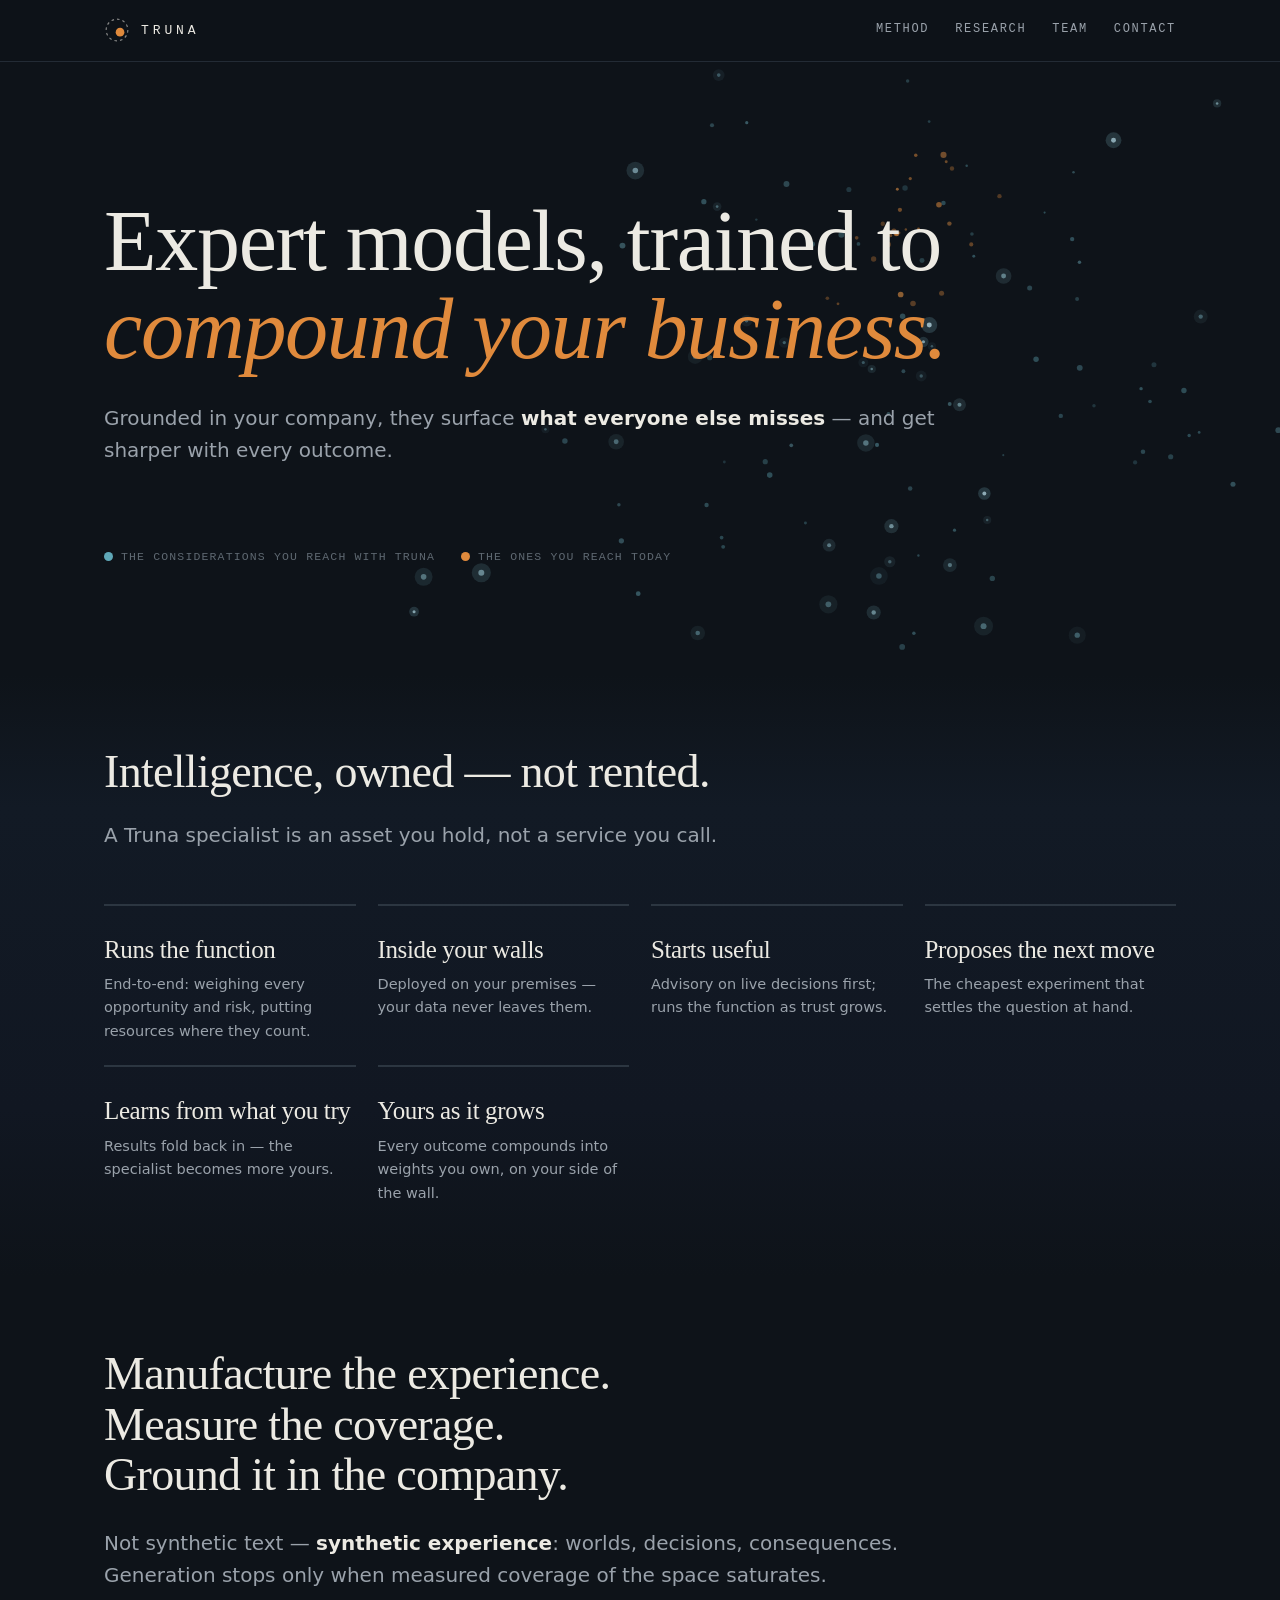
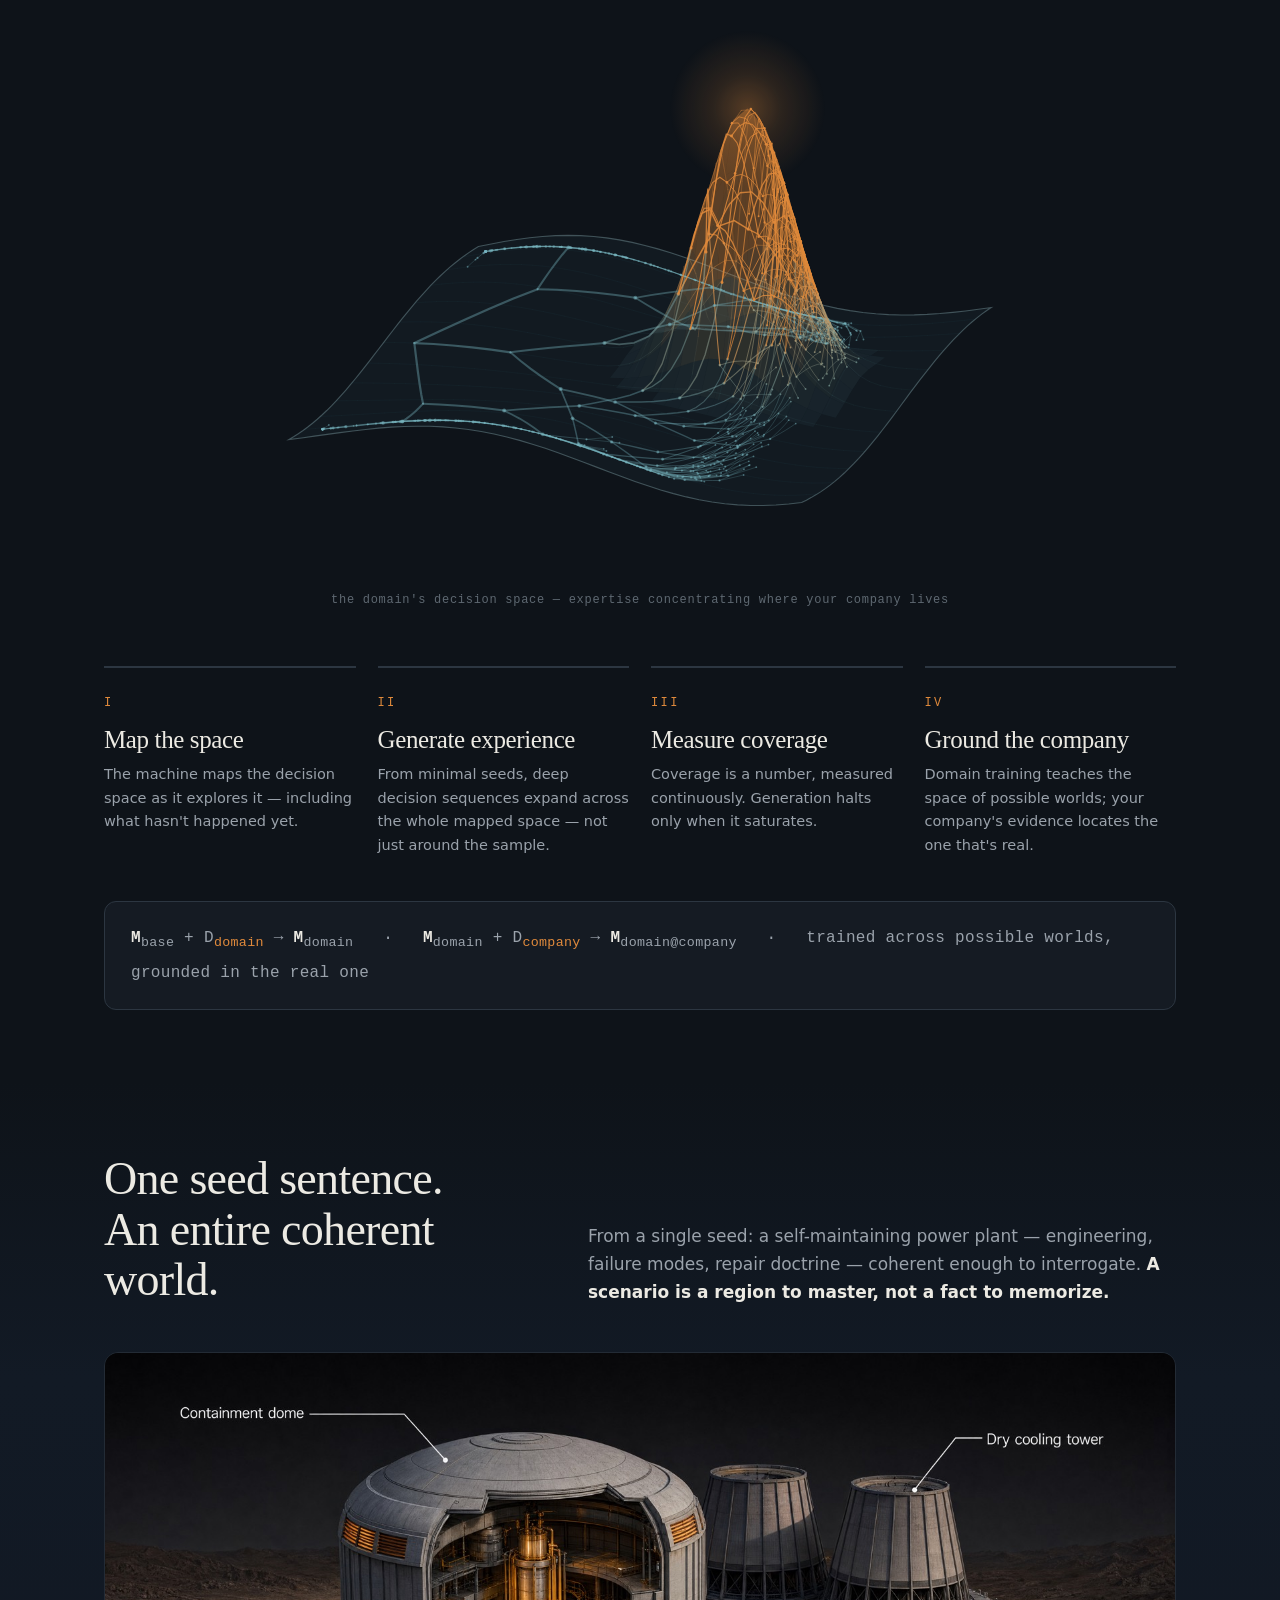
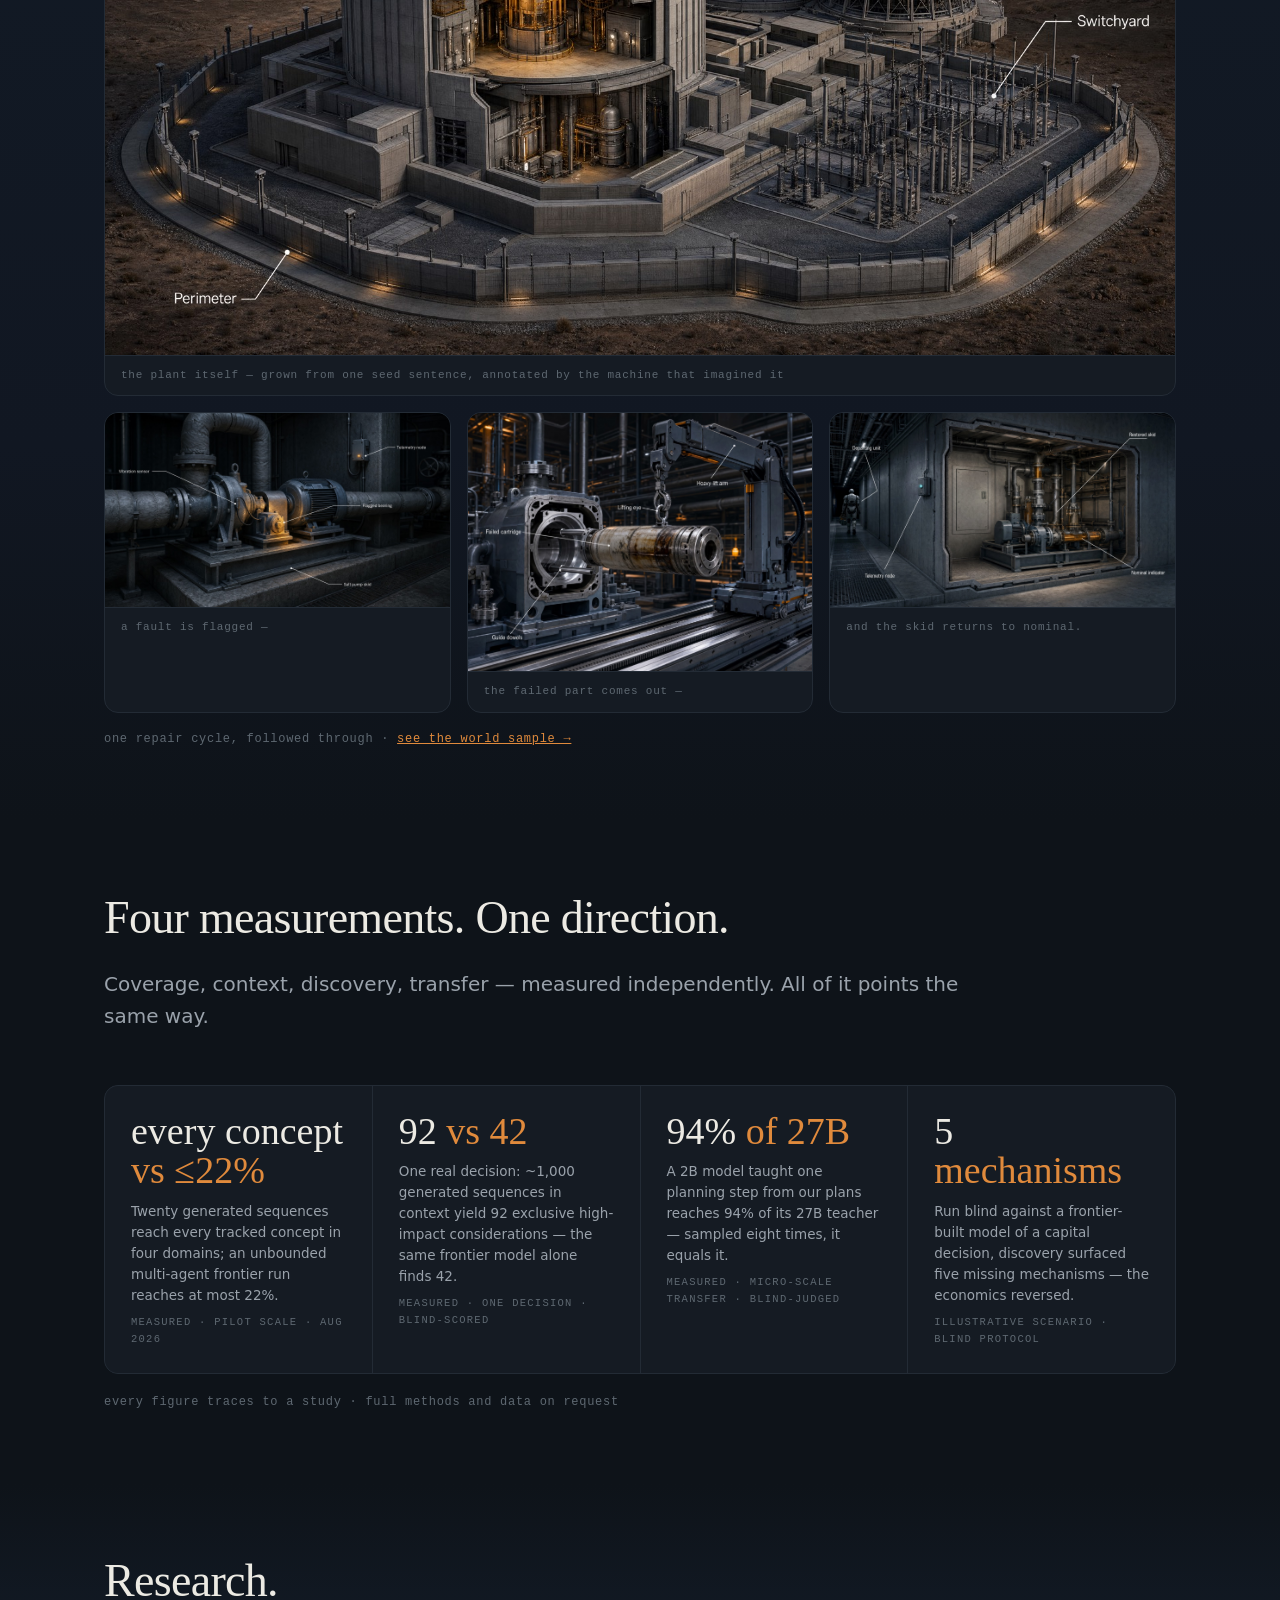
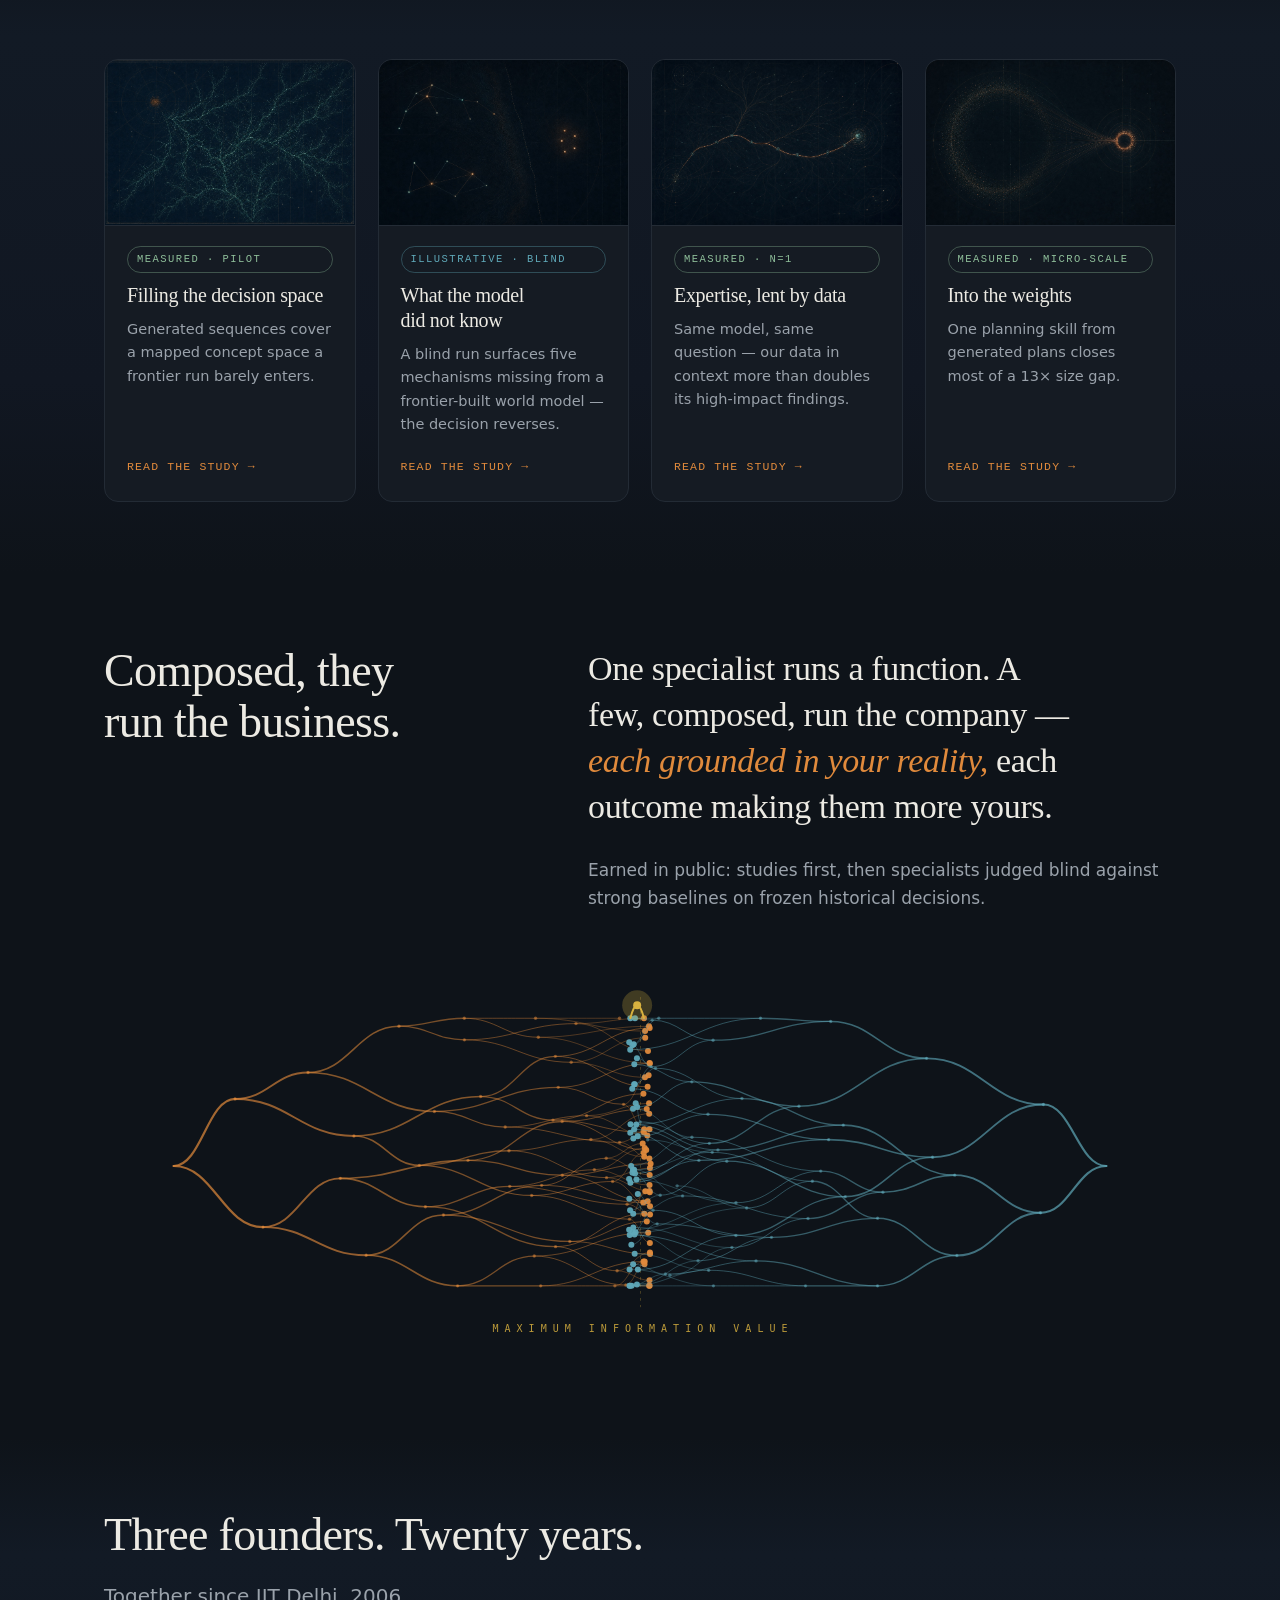
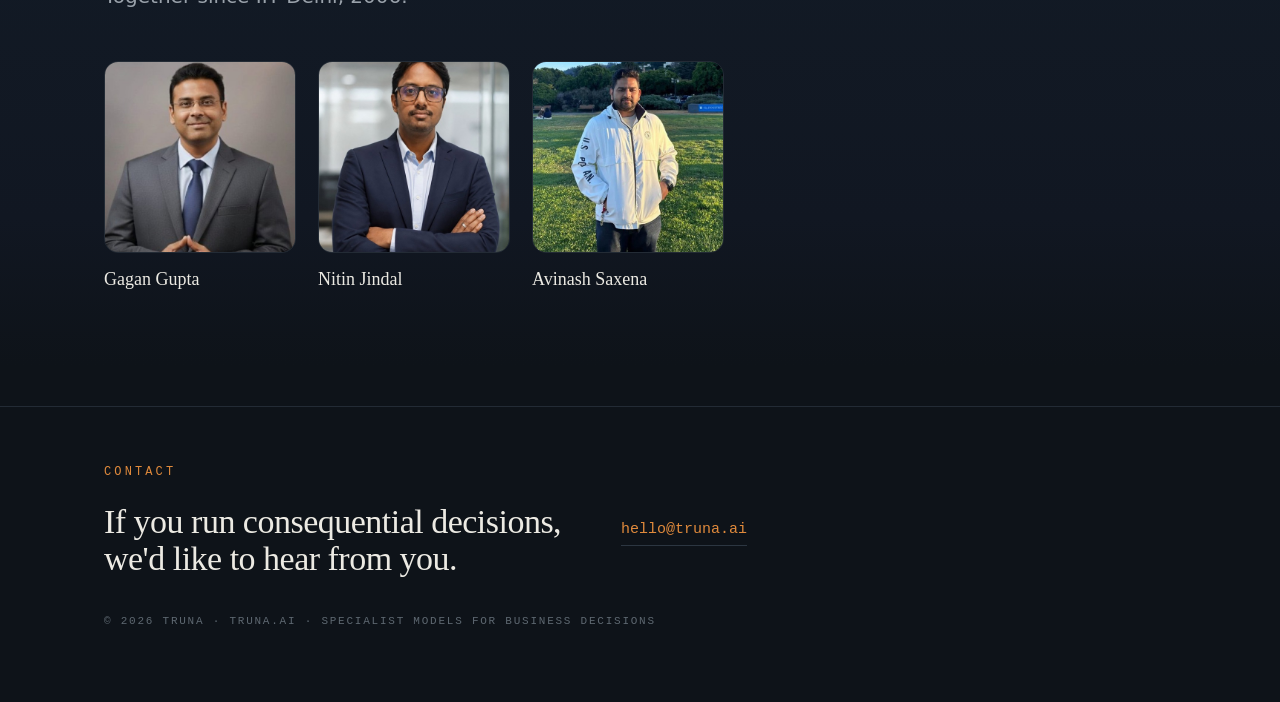
==== index.html @ f5118a24 "Owned cards: drop placeholder dot markers Co-Authored-By: Claude Fable 5 <noreply@anthropic.com>" ====
<!doctype html>
<html lang="en">
<head>
<meta charset="utf-8">
<meta name="viewport" content="width=device-width, initial-scale=1">
<link rel="icon" type="image/svg+xml" href="favicon.svg">
<title>Truna — Expert models that compound your business</title>
<meta name="description" content="Expert models, trained to compound your business — grounded in your company, surfacing what everyone else misses, sharper with every outcome.">
<meta property="og:title" content="Truna">
<meta property="og:description" content="Expert models, trained to compound your business · truna.ai">
<meta property="og:image" content="https://truna.ai/assets/og.jpg">
<meta property="og:url" content="https://truna.ai/">
<meta name="twitter:card" content="summary_large_image">
<meta name="twitter:image" content="https://truna.ai/assets/og.jpg">
<link rel="stylesheet" href="assets/site.css">
<style>
/* hero */
.hero{position:relative;overflow:hidden}
.hero-in{max-width:1200px;margin:0 auto;padding:clamp(84px,15vh,170px) var(--gutter) clamp(72px,12vh,140px);
  position:relative;z-index:2}
.hero h1{font-size:clamp(42px,7.4vw,86px);line-height:1.03;max-width:11em}
.hero h1 em{font-style:italic;color:var(--accent)}
.hero .lede{margin-top:28px}
.hero-cta{margin-top:44px;display:flex;flex-wrap:wrap;gap:14px}
.btn{display:inline-block;font-family:var(--mono);font-size:12.5px;letter-spacing:.14em;
  text-transform:uppercase;text-decoration:none;padding:13px 22px;border-radius:10px;
  border:1px solid var(--line2);color:var(--ink);transition:all .2s ease}
.btn.primary{background:var(--accent);border-color:var(--accent);color:#14100A}
.btn.primary:hover{background:#EA9A50}
.btn:hover{border-color:var(--accent)}
#cover{position:absolute;inset:0;z-index:1;opacity:.85}
.chips{position:relative;z-index:2;margin-top:44px;display:flex;flex-wrap:wrap;gap:10px}
.chips span{font-family:var(--mono);font-size:11px;letter-spacing:.12em;
  text-transform:uppercase;color:var(--muted);padding:8px 14px;border-radius:999px;
  border:1px solid var(--line2);background:rgba(21,27,35,.55)}
.hero-cap{position:relative;z-index:2;margin-top:clamp(48px,9vh,90px);
  display:flex;flex-wrap:wrap;gap:8px 26px;font-family:var(--mono);font-size:11.5px;
  letter-spacing:.1em;text-transform:uppercase;color:var(--faint)}
.hero-cap i{width:9px;height:9px;border-radius:50%;display:inline-block;margin-right:8px;
  vertical-align:-1px}
@media(max-width:760px){.hero-cap{display:none}}
.quote{font-family:var(--serif);font-size:clamp(22px,3.4vw,34px);line-height:1.35;
  letter-spacing:-.01em;max-width:26em;text-wrap:balance}
.quote em{font-style:italic;color:var(--accent)}
.split{display:grid;gap:clamp(28px,5vw,72px)}
@media(min-width:900px){.split{grid-template-columns:5fr 7fr}}
</style>
</head>
<body>

<nav class="nav">
  <div class="nav-in">
    <a class="brand" href="/">
      <svg width="26" height="26" viewBox="0 0 30 30"><circle cx="15" cy="15" r="12.5" fill="none" stroke="currentColor" opacity=".55" stroke-width="1.3" stroke-dasharray="3 3.5"/><circle cx="18.5" cy="17.5" r="5" fill="#E08A3C"/></svg>
      <span>Truna</span>
    </a>
    <div class="nav-links">
      <a class="hide-xs" href="#method">Method</a>
      <a href="research/">Research</a>
      <a class="hide-s" href="#team">Team</a>
      <a href="#contact">Contact</a>
    </div>
  </div>
</nav>

<header class="hero">
  <canvas id="cover" aria-hidden="true"></canvas>
  <div class="hero-in">
    <h1>Expert models, trained to <em>compound your business.</em></h1>
    <p class="lede">Grounded in your company, they surface <b>what everyone else
    misses</b> — and get sharper with every outcome.</p>
    <div class="hero-cap">
      <span><i style="background:var(--teal)"></i>the considerations you reach with truna</span>
      <span><i style="background:var(--accent)"></i>the ones you reach today</span>
    </div>
  </div>
</header>


<section id="owned">
  <div class="wrap">
    <h2>Intelligence, owned — not rented.</h2>
    <p class="lede" style="margin-top:22px">A Truna specialist is an asset you hold,
    not a service you call.</p>
    <div class="steps" style="margin-top:52px">
      <div class="step">
        <h3>Runs the function</h3>
        <p>End-to-end: weighing every opportunity and risk, putting resources
        where they count.</p>
      </div>
      <div class="step">
        <h3>Inside your walls</h3>
        <p>Deployed on your premises — your data never leaves them.</p>
      </div>
      <div class="step">
        <h3>Starts useful</h3>
        <p>Advisory on live decisions first; runs the function as trust grows.</p>
      </div>
      <div class="step">
        <h3>Proposes the next move</h3>
        <p>The cheapest experiment that settles the question at hand.</p>
      </div>
      <div class="step">
        <h3>Learns from what you try</h3>
        <p>Results fold back in — the specialist becomes more yours.</p>
      </div>
      <div class="step">
        <h3>Yours as it grows</h3>
        <p>Every outcome compounds into weights you own, on your side of the wall.</p>
      </div>
    </div>
  </div>
</section>


<section id="method">
  <div class="wrap">
    <h2 style="max-width:16em">Manufacture the experience.<br>Measure the coverage.<br>Ground it in the company.</h2>
    <p class="lede" style="margin-top:26px">Not synthetic text — <b>synthetic
    experience</b>: worlds, decisions, consequences. Generation stops only when
    measured coverage of the space saturates.</p>

    <figure class="meetfig" style="margin-top:-96px;position:relative;z-index:1">
      <canvas id="mani" style="pointer-events:none" aria-label="A waving wireframe surface whose grid deforms with its curvature, one region rising into a glowing peak"></canvas>
    </figure>
    <p class="mono-cap" style="margin-top:14px;text-align:center">the domain's decision
    space — expertise concentrating where your company lives</p>

    <div class="steps" style="margin-top:56px">
      <div class="step">
        <span class="n">I</span>
        <h3>Map the space</h3>
        <p>The machine maps the decision space as it explores it — including
        what hasn't happened yet.</p>
      </div>
      <div class="step">
        <span class="n">II</span>
        <h3>Generate experience</h3>
        <p>From minimal seeds, deep decision sequences expand across the whole
        mapped space — not just around the sample.</p>
      </div>
      <div class="step">
        <span class="n">III</span>
        <h3>Measure coverage</h3>
        <p>Coverage is a number, measured continuously. Generation halts only
        when it saturates.</p>
      </div>
      <div class="step">
        <span class="n">IV</span>
        <h3>Ground the company</h3>
        <p>Domain training teaches the space of possible worlds; your company's
        evidence locates the one that's real.</p>
      </div>
    </div>

    <div class="formula">
      <b>M</b><sub>base</sub> + D<sub class="a">domain</sub> → <b>M</b><sub>domain</sub>
      &nbsp;&nbsp;·&nbsp;&nbsp;
      <b>M</b><sub>domain</sub> + D<sub class="a">company</sub> → <b>M</b><sub>domain@company</sub>
      &nbsp;&nbsp;·&nbsp;&nbsp;
      trained across possible worlds, grounded in the real one
    </div>

  </div>
</section>


<section id="worlds">
  <div class="wrap">
    <div class="split" style="align-items:end;margin-bottom:46px">
      <h2>One seed sentence.<br>An entire coherent world.</h2>
      <p class="body" style="margin:0">From a single seed: a self-maintaining
      power plant — engineering, failure modes, repair doctrine — coherent enough
      to interrogate. <b>A scenario is a region to master, not a fact to
      memorize.</b></p>
    </div>
    <figure class="worldfig">
      <img src="assets/world/world-plant.jpg" alt="Annotated cutaway of a generated molten-salt plant: containment dome, dry cooling towers, switchyard, perimeter" loading="lazy">
      <figcaption>the plant itself — grown from one seed sentence, annotated by the
      machine that imagined it</figcaption>
    </figure>
    <div class="strip">
      <figure class="worldfig">
        <img src="assets/world/world-repair-1.jpg" alt="A flagged bearing on a salt pump skid, vibration sensor and telemetry node annotated" loading="lazy">
        <figcaption>a fault is flagged —</figcaption>
      </figure>
      <figure class="worldfig">
        <img src="assets/world/world-repair-2.jpg" alt="A failed cartridge extracted by a heavy-lift arm, guide dowels annotated" loading="lazy">
        <figcaption>the failed part comes out —</figcaption>
      </figure>
      <figure class="worldfig">
        <img src="assets/world/world-repair-3.jpg" alt="The restored skid back online, nominal indicator lit, the repair unit departing" loading="lazy">
        <figcaption>and the skid returns to nominal.</figcaption>
      </figure>
    </div>
    <p class="mono-cap" style="margin-top:16px">one repair cycle, followed through ·
    <a href="research/world-sample.html" style="color:var(--accent)">see the world sample →</a></p>
  </div>
</section>


<section id="evidence">
  <div class="wrap">
    <h2 style="max-width:15em">Four measurements. One direction.</h2>
    <p class="lede" style="margin-top:24px">Coverage, context, discovery,
    transfer — measured independently. All of it points the same way.</p>

    <div class="stats" style="margin-top:52px">
      <div class="stat">
        <div class="v">every concept <em>vs ≤22%</em></div>
        <div class="k">Twenty generated sequences reach every tracked concept in
        four domains; an unbounded multi-agent frontier run reaches at most 22%.</div>
        <div class="q">measured · pilot scale · aug 2026</div>
      </div>
      <div class="stat">
        <div class="v">92 <em>vs 42</em></div>
        <div class="k">One real decision: ~1,000 generated sequences in context
        yield 92 exclusive high-impact considerations — the same frontier model
        alone finds 42.</div>
        <div class="q">measured · one decision · blind-scored</div>
      </div>
      <div class="stat">
        <div class="v">94% <em>of 27B</em></div>
        <div class="k">A 2B model taught one planning step from our plans reaches
        94% of its 27B teacher — sampled eight times, it equals it.</div>
        <div class="q">measured · micro-scale transfer · blind-judged</div>
      </div>
      <div class="stat">
        <div class="v">5 <em>mechanisms</em></div>
        <div class="k">Run blind against a frontier-built model of a capital
        decision, discovery surfaced five missing mechanisms — the economics
        reversed.</div>
        <div class="q">illustrative scenario · blind protocol</div>
      </div>
    </div>
    <p class="mono-cap" style="margin-top:18px">every figure traces to a study ·
    full methods and data on request</p>
  </div>
</section>


<section id="research-preview">
  <div class="wrap">
    <h2 style="margin-bottom:52px">Research.</h2>
    <div class="cards">
      <a class="card" href="research/coverage.html">
        <div class="art"><img src="assets/plate-coverage.jpg" alt="" loading="lazy"></div>
        <div class="pad">
          <span class="tag measured">measured · pilot</span>
          <h3>Filling the decision space</h3>
          <p>Generated sequences cover a mapped concept space a frontier run
          barely enters.</p>
          <span class="foot">Read the study →</span>
        </div>
      </a>
      <a class="card" href="research/blind-discovery.html">
        <div class="art"><img src="assets/plate-discovery.jpg" alt="" loading="lazy"></div>
        <div class="pad">
          <span class="tag illustrative">illustrative · blind</span>
          <h3>What the model did not know</h3>
          <p>A blind run surfaces five mechanisms missing from a frontier-built
          world model — the decision reverses.</p>
          <span class="foot">Read the study →</span>
        </div>
      </a>
      <a class="card" href="research/decision-context.html">
        <div class="art"><img src="assets/plate-worlds.jpg" alt="" loading="lazy"></div>
        <div class="pad">
          <span class="tag measured">measured · n=1</span>
          <h3>Expertise, lent by data</h3>
          <p>Same model, same question — our data in context more than doubles
          its high-impact findings.</p>
          <span class="foot">Read the study →</span>
        </div>
      </a>
      <a class="card" href="research/transfer.html">
        <div class="art"><img src="assets/plate-transfer.jpg" alt="" loading="lazy"></div>
        <div class="pad">
          <span class="tag measured">measured · micro-scale</span>
          <h3>Into the weights</h3>
          <p>One planning skill from generated plans closes most of a 13×
          size gap.</p>
          <span class="foot">Read the study →</span>
        </div>
      </a>
    </div>
  </div>
</section>


<section id="destination">
  <div class="wrap split">
    <div>
      <h2>Composed, they run the business.</h2>
    </div>
    <div>
      <p class="quote">One specialist runs a function. A few, composed, run the
      company — <em>each grounded in your reality,</em> each outcome making them
      more yours.</p>
      <p class="body" style="margin-top:26px">Earned in public: studies first,
      then specialists judged blind against strong baselines on frozen historical
      decisions.</p>
    </div>
  </div>
  <div class="wrap">
    <figure class="meetfig">
      <canvas id="meet" aria-label="Two search frontiers branching toward each other from opposite ends of a timeline and joining at a meeting point in the middle"></canvas>
    </figure>
  </div>
</section>


<section id="team">
  <div class="wrap">
    <h2>Three founders. Twenty years.</h2>
    <p class="lede" style="margin-top:20px">Together since IIT Delhi, 2006.</p>
    <div class="founders" style="margin-top:48px">
      <figure tabindex="0">
        <img src="assets/team/gagan.jpg" alt="Gagan Gupta">
        <div class="f-info">
          <p>Full LLM lifecycle — data to weights to serving. Vision systems
          shipped worldwide: Walmart, Disney. Four US patents.</p>
          <p class="edu">IIT Delhi CS '06 · Masters, INRIA</p>
        </div>
        <figcaption>Gagan Gupta</figcaption>
      </figure>
      <figure tabindex="0">
        <img src="assets/team/nitin.jpg" alt="Nitin Jindal">
        <div class="f-info">
          <p>Production AI at scale — edge &amp; cloud inference. NIST FRVT
          top-25 worldwide; AI on 1M+ devices.</p>
          <p class="edu">IIT Delhi CS '06 · MS, Grenoble</p>
        </div>
        <figcaption>Nitin Jindal</figcaption>
      </figure>
      <figure tabindex="0">
        <img src="assets/team/avinash.jpg" alt="Avinash Saxena">
        <div class="f-info">
          <p>CTO, Zomato — today a ~$28B listed company. Founder, Roposo —
          acquired. Founder &amp; CEO, BarRaiser.</p>
          <p class="edu">IIT Delhi '06</p>
        </div>
        <figcaption>Avinash Saxena</figcaption>
      </figure>
    </div>
  </div>
</section>

<footer id="contact">
  <div class="wrap">
    <p class="eyebrow">Contact</p>
    <div class="foot-grid">
      <h2 style="font-size:clamp(24px,3.4vw,34px)">If you run consequential decisions,<br>we'd like to hear from you.</h2>
      <a class="mail" href="mailto:hello@truna.ai">hello@truna.ai</a>
    </div>
    <p class="foot-note">&copy; 2026 Truna · truna.ai · specialist models for business decisions</p>
  </div>
</footer>

<script>
(function(){
  var cv=document.getElementById('cover'); if(!cv)return;
  if(matchMedia('(max-width:760px)').matches){cv.remove();return;}
  var ctx=cv.getContext('2d');
  var reduced=false; // always animate
  function rng(a){return function(){a|=0;a=a+0x6D2B79F5|0;var t=Math.imul(a^a>>>15,1|a);
    t=t+Math.imul(t^t>>>7,61|t)^t;return((t^t>>>14)>>>0)/4294967296}}
  var W,H,pts,t0=null,dpr;
  function layout(){
    var r=cv.parentElement.getBoundingClientRect();
    dpr=Math.min(devicePixelRatio||1,2);
    W=r.width;H=r.height;cv.width=W*dpr;cv.height=H*dpr;
    ctx.setTransform(dpr,0,0,dpr,0,0);
    var rnd=rng(20260919),n=Math.round(Math.min(340,Math.max(160,W*0.28)));
    pts=[];
    // teal: seeds expanding outward in waves across the whole field
    var seeds=[[0.72,0.30],[0.86,0.62],[0.58,0.75]];
    for(var i=0;i<n;i++){
      var s=seeds[i%seeds.length];
      var ang=rnd()*6.2832, dist=Math.pow(rnd(),0.62);
      pts.push({x:s[0]*W+Math.cos(ang)*dist*W*0.52,
                y:s[1]*H+Math.sin(ang)*dist*H*0.78,
                t:dist, c:'teal', r:1+rnd()*1.7});
    }
    // orange: a small cluster that stays near its origin
    for(var j=0;j<34;j++){
      var ang2=rnd()*6.2832, d2=Math.pow(rnd(),1.7)*0.09;
      pts.push({x:(0.70+Math.cos(ang2)*d2)*W, y:(0.28+Math.sin(ang2)*d2*1.6)*H,
                t:rnd()*0.25, c:'org', r:1.2+rnd()*1.6});
    }
    // each dot gets its own moment of appearance, twinkle phase, re-ignition cycle
    for(var m=0;m<pts.length;m++){
      pts[m].appear=pts[m].t*5.5+rnd()*1.6;
      pts[m].phase=rnd()*6.2832;
      pts[m].tw=0.5+rnd()*0.7;
      pts[m].period=9+rnd()*22;
    }
  }
  function ease(u){return u<=0?0:u>=1?1:u*u*(3-2*u)}
  function draw(e){
    ctx.clearRect(0,0,W,H);
    for(var i=0;i<pts.length;i++){
      var pt=pts[i], ts=e-pt.appear;
      if(ts<=0)continue;
      var cyc=ts%pt.period;                     // time since this dot last ignited
      var f=Math.exp(-1.9*cyc);                 // the flash: bright birth, slow fade
      var a=ease(ts/1.2); if(a>1)a=1;
      var tw=0.8+0.2*Math.sin(e*pt.tw+pt.phase);
      var rest=(pt.c==='teal'?0.42:0.6)*tw*a;
      var alpha=Math.min(1,rest+f*0.95);
      var rad=pt.r*(0.6+0.4*a)*(1+1.2*f);
      if(f>0.25){                               // soft halo while newly lit
        ctx.fillStyle=(pt.c==='teal'?'rgba(150,220,235,':'rgba(240,170,95,')+(0.22*f)+')';
        ctx.beginPath();ctx.arc(pt.x,pt.y,rad*3.2,0,6.2832);ctx.fill();
      }
      if(pt.c==='teal'){ctx.fillStyle='rgba('+Math.round(95+90*f)+','+Math.round(168+50*f)+','+Math.round(184+45*f)+','+alpha+')'}
      else{ctx.fillStyle='rgba('+Math.round(224+28*f)+','+Math.round(138+50*f)+','+Math.round(60+60*f)+','+alpha+')'}
      ctx.beginPath();ctx.arc(pt.x,pt.y,rad,0,6.2832);ctx.fill();
    }
  }
  function frame(ts){
    if(t0===null)t0=ts;
    var e=(ts-t0)/1000;
    draw(e);
    if(e<600)requestAnimationFrame(frame);
  }
  function start(){layout();t0=null;if(reduced)draw(1e9);else requestAnimationFrame(frame)}
  var rt;addEventListener('resize',function(){clearTimeout(rt);rt=setTimeout(start,150)});
  start();
})();

/* meet-in-the-middle — bidirectional search figure */
(function(){
  var cv=document.getElementById('meet'); if(!cv)return;
  var ctx=cv.getContext('2d');
  var reduced=false; // always animate
  function rng(a){return function(){a|=0;a=a+0x6D2B79F5|0;var t=Math.imul(a^a>>>15,1|a);
    t=t+Math.imul(t^t>>>7,61|t)^t;return((t^t>>>14)>>>0)/4294967296}}
  function css(n){return getComputedStyle(document.documentElement).getPropertyValue(n).trim()}
  var W=0,H=0,PAD=0,MID=0,F=null,R=null,bridge=null,t0=null,started=false;
  function build(side,seed){
    var rnd=rng(seed),dir=side==='F'?1:-1,x0=side==='F'?PAD:W-PAD,span=(W/2)-PAD;
    var root={x:x0,y:H*0.5,d:0,t:0},nodes=[root],edges=[],frontier=[root],depth=0;
    while(frontier.length&&depth<6){
      var next=[];
      for(var i=0;i<frontier.length;i++){
        var n=frontier[i];
        if(dir*(n.x-MID)>=0)continue;
        for(var k=0;k<2;k++){
          var step=(0.13+rnd()*0.15)*span,spread=(H*0.34)/(depth*0.85+1.5);
          var ny=n.y+(k===0?-1:1)*spread*(0.4+rnd()*0.85);
          ny=Math.max(PAD*0.75,Math.min(H-PAD*1.15,ny));
          var nx=n.x+dir*step,crossed=dir*(nx-MID)>=0;
          if(crossed)nx=MID+dir*(2+rnd()*9);
          var c={x:nx,y:ny,d:depth+1,meet:crossed};
          c.t=Math.min(1,Math.abs(c.x-x0)/span);
          nodes.push(c);edges.push([n,c]);next.push(c);
        }
      }
      frontier=next;depth++;
    }
    return{edges:edges,meet:nodes.filter(function(n){return n.meet})};
  }
  function layout(){
    var rect=cv.parentElement.getBoundingClientRect();
    var dpr=Math.min(devicePixelRatio||1,2);
    W=Math.max(rect.width,320);H=Math.max(240,Math.min(400,W*0.42));
    cv.width=W*dpr;cv.height=H*dpr;cv.style.height=H+'px';
    ctx.setTransform(dpr,0,0,dpr,0,0);
    PAD=Math.max(34,W*0.065);MID=W/2;
    F=build('F',20260731);R=build('R',20300114);
    bridge=null;var best=1e9;
    for(var i=0;i<F.meet.length;i++)for(var j=0;j<R.meet.length;j++){
      var dy=Math.abs(F.meet[i].y-R.meet[j].y);
      if(dy<best){best=dy;bridge=[F.meet[i],R.meet[j]];}
    }
  }
  function axis(){
    ctx.save();ctx.setLineDash([2,5]);ctx.strokeStyle='#D9B23F';ctx.globalAlpha=.3;
    ctx.beginPath();ctx.moveTo(MID+.5,PAD*0.45);ctx.lineTo(MID+.5,H-PAD*0.85);ctx.stroke();ctx.restore();
    ctx.font='500 10px ui-monospace, monospace';ctx.textBaseline='top';
    ctx.fillStyle='#D9B23F';ctx.textAlign='center';ctx.globalAlpha=.85;
    ctx.fillText('M A X I M U M   I N F O R M A T I O N   V A L U E',MID,H-PAD*0.6);
    ctx.globalAlpha=1;
  }
  function tree(t,side,p){
    var col=side==='F'?css('--accent'):css('--teal');
    ctx.lineCap='round';
    for(var i=0;i<t.edges.length;i++){
      var a=t.edges[i][0],b=t.edges[i][1];
      var reach=(p*1.18-a.t)/Math.max(b.t-a.t,.001);
      if(reach<=0)continue;
      var k=Math.min(1,reach);
      ctx.globalAlpha=0.28+0.5*(1-b.d/7);
      ctx.lineWidth=Math.max(0.9,2.5-b.d*0.3);
      ctx.strokeStyle=col;
      ctx.beginPath();ctx.moveTo(a.x,a.y);
      ctx.bezierCurveTo(a.x+(b.x-a.x)*.45,a.y,a.x+(b.x-a.x)*.55,a.y+(b.y-a.y)*k,
                        a.x+(b.x-a.x)*k,a.y+(b.y-a.y)*k);
      ctx.stroke();
      if(k>=1){ctx.globalAlpha=b.meet?.95:.5;ctx.fillStyle=col;
        ctx.beginPath();ctx.arc(b.x,b.y,b.meet?3:1.7,0,6.2832);ctx.fill();}
    }
    ctx.globalAlpha=1;
  }
  function span(p){
    if(!bridge||p<=0)return;
    var a=bridge[0],b=bridge[1],mx=(a.x+b.x)/2,my=(a.y+b.y)/2-26;
    ctx.save();ctx.strokeStyle='#D9B23F';ctx.lineWidth=2;ctx.lineCap='round';
    ctx.globalAlpha=Math.min(1,p);
    ctx.beginPath();ctx.moveTo(a.x,a.y);
    ctx.quadraticCurveTo(mx,my,a.x+(b.x-a.x)*Math.min(1,p),a.y+(b.y-a.y)*Math.min(1,p));
    ctx.stroke();
    if(p>=1){
      ctx.globalAlpha=.16+.1*Math.sin(Date.now()/620);
      ctx.beginPath();ctx.arc(mx,my+13,15,0,6.2832);ctx.fillStyle='#D9B23F';ctx.fill();
      ctx.globalAlpha=1;ctx.beginPath();ctx.arc(mx,my+13,4,0,6.2832);ctx.fill();
    }
    ctx.restore();
  }
  var running=false;
  function prog(){var r=cv.getBoundingClientRect(),vh=innerHeight||800;
    var p=(vh-r.top)/(vh*1.05);return p<0?0:p>1?1:p;}
  function drawNow(){
    var eb=prog()*3.9,grow=Math.min(1,eb/2.6),br=Math.min(1,Math.max(0,(eb-2.5)/1.1));
    ctx.clearRect(0,0,W,H);axis();tree(F,'F',grow);tree(R,'R',grow);span(br);
  }
  function frame(){drawNow();if(running)requestAnimationFrame(frame);}
  function start(){if(!running){running=true;requestAnimationFrame(frame);}}
  function stop(){running=false;}
  var rt2;addEventListener('resize',function(){clearTimeout(rt2);rt2=setTimeout(function(){layout();drawNow();},160)});
  if('IntersectionObserver' in window){
    layout();drawNow();
    var io=new IntersectionObserver(function(en){
      if(en[0].isIntersecting){start();}else{stop();}
    },{threshold:0});
    io.observe(cv);
  }else{layout();start();}
})();

/* the decision-space manifold — a knowledge tree on a translucent sheet */
(function(){
  var cv=document.getElementById('mani'); if(!cv)return;
  var ctx=cv.getContext('2d');
  var W=0,H=0,HB=0,PT=140,t0=null,running=false;
  var PX=0.68,PY=0.42; // peak location in uv
  function rng(a){return function(){a|=0;a=a+0x6D2B79F5|0;var t=Math.imul(a^a>>>15,1|a);
    t=t+Math.imul(t^t>>>7,61|t)^t;return((t^t>>>14)>>>0)/4294967296}}
  function layout(){
    var rect=cv.parentElement.getBoundingClientRect();
    var dpr=Math.min(devicePixelRatio||1,2);
    W=Math.max(rect.width,320);HB=Math.max(270,Math.min(540,W*0.56));H=HB+PT;
    cv.width=W*dpr;cv.height=H*dpr;cv.style.height=H+'px';
    ctx.setTransform(dpr,0,0,dpr,0,0);
  }
  function surf(u,v,t,g,pk){
    var z=g*(0.14*Math.sin(5.2*u+t*0.5)+0.10*Math.sin(4.1*v-t*0.38+1.7)
           +0.06*Math.sin(6.8*(u+v*0.7)+t*0.3));
    var dx=u-PX,dy=v-PY,d2=dx*dx*4.2+dy*dy*7.0;
    var peak=pk*1.9*Math.exp(-d2*16);
    return {z:z+peak,w:Math.min(1,peak*1.4)};
  }
  function P(u,v,z){
    var x=(u-0.5),y=(v-0.5);
    var sx=W*0.5+(x*0.92-y*0.34)*W*0.52;
    var sy=PT+HB*0.62+(x*0.22+y*0.78)*HB*0.38-z*HB*0.26;
    return [sx,sy];
  }
  // the tree, grown once in uv space; lifted onto the surface every frame
  var segs=[],maxT=1;
  function buildTree(){
    segs=[];var rnd=rng(20260919);
    function grow(u,v,ang,depth,t){
      if(depth>7)return;
      var kids=depth<1?3:2;
      for(var k=0;k<kids;k++){
        var L=(0.17+rnd()*0.06)*Math.pow(0.82,depth);
        var spread=(kids===3?(k-1)*(0.7+rnd()*0.3):(k===0?-1:1)*(0.45+rnd()*0.5)*(1.3/(depth*0.4+1)));
        var na=ang+spread;
        var toPeak=Math.atan2((PY-v)*1.4,PX-u);
        var bias=Math.max(0,Math.min(0.5,(u-0.38)*1.0));
        na=na*(1-bias)+toPeak*bias;
        var nu=Math.max(0.04,Math.min(0.96,u+Math.cos(na)*L));
        var nv=Math.max(0.07,Math.min(0.93,v+Math.sin(na)*L*1.5));
        var nt=t+L;
        segs.push({au:u,av:v,bu:nu,bv:nv,d:depth,t0:t,t1:nt});
        grow(nu,nv,na,depth+1,nt);
      }
    }
    grow(0.06,0.5,0,0,0);
    maxT=0;for(var i=0;i<segs.length;i++)if(segs[i].t1>maxT)maxT=segs[i].t1;
  }
  function sheet(e,g,pk){
    // translucent glass: soft fill + luminous rim, no grid
    var i,u,v,s,p;
    ctx.beginPath();
    for(i=0;i<=40;i++){u=i/40;s=surf(u,0,e,g,pk);p=P(u,0,s.z);i?ctx.lineTo(p[0],p[1]):ctx.moveTo(p[0],p[1]);}
    for(i=0;i<=40;i++){v=i/40;s=surf(1,v,e,g,pk);p=P(1,v,s.z);ctx.lineTo(p[0],p[1]);}
    for(i=40;i>=0;i--){u=i/40;s=surf(u,1,e,g,pk);p=P(u,1,s.z);ctx.lineTo(p[0],p[1]);}
    for(i=40;i>=0;i--){v=i/40;s=surf(0,v,e,g,pk);p=P(0,v,s.z);ctx.lineTo(p[0],p[1]);}
    ctx.closePath();
    ctx.fillStyle='rgba(95,168,184,0.055)';ctx.fill();
    ctx.strokeStyle='rgba(180,220,228,0.30)';ctx.lineWidth=1.1;ctx.stroke();
    // contour lines that follow the curvature — faint on the flat, bright on the peak
    ctx.lineWidth=0.7;
    var j,w,s2,p2;
    for(j=1;j<12;j++){
      v=j/12;
      for(i=0;i<48;i++){
        u=i/48;
        s=surf(u,v,e,g,pk);s2=surf((i+1)/48,v,e,g,pk);
        p=P(u,v,s.z);p2=P((i+1)/48,v,s2.z);
        w=(s.w+s2.w)/2;
        ctx.strokeStyle='rgba('+Math.round(95+129*w)+','+Math.round(168-30*w)+','+Math.round(184-124*w)+','+(0.055+0.45*w)+')';
        ctx.beginPath();ctx.moveTo(p[0],p[1]);ctx.lineTo(p2[0],p2[1]);ctx.stroke();
      }
    }
    for(j=1;j<16;j++){
      u=j/16;
      for(i=0;i<32;i++){
        v=i/32;
        s=surf(u,v,e,g,pk);s2=surf(u,(i+1)/32,e,g,pk);
        w=(s.w+s2.w)/2;
        if(w<0.03)continue;
        p=P(u,v,s.z);p2=P(u,(i+1)/32,s2.z);
        ctx.strokeStyle='rgba('+Math.round(95+129*w)+','+Math.round(168-30*w)+','+Math.round(184-124*w)+','+(0.4*w)+')';
        ctx.beginPath();ctx.moveTo(p[0],p[1]);ctx.lineTo(p2[0],p2[1]);ctx.stroke();
      }
    }
    // the glass membrane of the peak itself — translucent fill, back to front
    var NU=16,NV=12,u0=0.46,u1=0.90,v0=0.16,v1=0.68,ii,jj;
    for(jj=0;jj<NV;jj++){
      for(ii=NU-1;ii>=0;ii--){
        var ua=u0+(u1-u0)*ii/NU, ub=u0+(u1-u0)*(ii+1)/NU;
        var va=v0+(v1-v0)*jj/NV, vb=v0+(v1-v0)*(jj+1)/NV;
        var c00=surf(ua,va,e,g,pk),c10=surf(ub,va,e,g,pk),
            c11=surf(ub,vb,e,g,pk),c01=surf(ua,vb,e,g,pk);
        w=(c00.w+c10.w+c11.w+c01.w)/4;
        if(w<0.02)continue;
        var q0=P(ua,va,c00.z),q1=P(ub,va,c10.z),q2=P(ub,vb,c11.z),q3=P(ua,vb,c01.z);
        ctx.fillStyle='rgba('+Math.round(105+119*w)+','+Math.round(172-34*w)+','+Math.round(186-126*w)+','+(0.05+0.16*w)+')';
        ctx.beginPath();ctx.moveTo(q0[0],q0[1]);ctx.lineTo(q1[0],q1[1]);
        ctx.lineTo(q2[0],q2[1]);ctx.lineTo(q3[0],q3[1]);ctx.closePath();ctx.fill();
      }
    }
  }
  function tree(e,g,pk,tp){
    var i,k,seg,w,mu,mv;
    for(i=0;i<segs.length;i++){
      seg=segs[i];
      var reach=(tp*maxT-seg.t0)/(seg.t1-seg.t0);
      if(reach<=0)continue;
      var kk=Math.min(1,reach);
      // sample the segment on the surface so it bends with the sheet
      ctx.beginPath();
      var steps=5;
      for(k=0;k<=steps;k++){
        var f=(k/steps)*kk;
        var u=seg.au+(seg.bu-seg.au)*f, v=seg.av+(seg.bv-seg.av)*f;
        var s=surf(u,v,e,g,pk), p=P(u,v,s.z);
        k?ctx.lineTo(p[0],p[1]):ctx.moveTo(p[0],p[1]);
      }
      mu=(seg.au+seg.bu)/2;mv=(seg.av+seg.bv)/2;
      w=surf(mu,mv,e,g,pk).w;
      ctx.strokeStyle='rgba('+Math.round(120+104*w)+','+Math.round(180-42*w)+','+Math.round(190-130*w)+','+(0.28+0.5*w+0.12*(1-seg.d/9))+')';
      ctx.lineWidth=Math.max(0.7,2.2-seg.d*0.22);
      ctx.lineCap='round';
      ctx.stroke();
      if(kk>=1&&seg.d>=1){
        var se=surf(seg.bu,seg.bv,e,g,pk),pe=P(seg.bu,seg.bv,se.z);
        ctx.fillStyle='rgba('+Math.round(120+104*se.w)+','+Math.round(180-42*se.w)+','+Math.round(190-130*se.w)+','+(0.5+0.4*se.w)+')';
        ctx.beginPath();ctx.arc(pe[0],pe[1],Math.max(0.9,2.2-seg.d*0.18),0,6.2832);ctx.fill();
      }
    }
  }
  function draw(tc,pp){
    var eb=pp*4.4;
    var g=Math.min(1,eb/1.8);g=g*g*(3-2*g);
    var pk=Math.min(1,Math.max(0,(eb-1.0)/2.4));pk=pk*pk*(3-2*pk);
    var tp=Math.min(1,Math.max(0,(eb-0.6)/3.4));tp=tp*tp*(3-2*tp);
    ctx.clearRect(0,0,W,H);
    sheet(tc,g,pk);
    tree(tc,g,pk,tp);
    if(pk>0.5){
      var tip=surf(PX,PY,tc,g,pk),pt=P(PX,PY,tip.z);
      var glow=0.25+0.12*Math.sin(tc*1.4);
      var grad=ctx.createRadialGradient(pt[0],pt[1],0,pt[0],pt[1],78);
      grad.addColorStop(0,'rgba(224,138,60,'+glow*(pk-0.5)*2+')');
      grad.addColorStop(0.45,'rgba(224,138,60,'+glow*(pk-0.5)*0.8+')');
      grad.addColorStop(1,'rgba(224,138,60,0)');
      ctx.fillStyle=grad;
      ctx.beginPath();ctx.arc(pt[0],pt[1],78,0,6.2832);ctx.fill();
    }
  }
  function prog(){var r=cv.getBoundingClientRect(),vh=innerHeight||800;
    var p=(vh-r.top-PT*0.6)/(vh*0.92);return p<0?0:p>1?1:p;}
  function frame(ts){
    if(t0===null)t0=ts;
    var tc=(ts-t0)/1000;
    draw(tc,prog());
    if(running)requestAnimationFrame(frame);
  }
  function start(){if(!segs.length)buildTree();
    if(!running){running=true;requestAnimationFrame(frame);}}
  function stop(){running=false;}
  var rt3;addEventListener('resize',function(){clearTimeout(rt3);rt3=setTimeout(function(){layout();draw(0,prog());},160)});
  if('IntersectionObserver' in window){
    buildTree();layout();draw(0,prog());
    var io=new IntersectionObserver(function(en){
      if(en[0].isIntersecting){start();}else{stop();}
    },{threshold:0});
    io.observe(cv);
  }else{buildTree();layout();start();}
})();
</script>
</body>
</html>
---- assets/site.css ----
/* Truna — site system */
:root{
  --ground:#0E1319; --ground2:#10151B; --panel:#151B23; --panel2:#181F28;
  --ink:#ECEAE3; --muted:#9AA2AB; --faint:#5E6871; --line:#232B35; --line2:#2C3641;
  --accent:#E08A3C; --accent-dim:#B96F2C; --teal:#5FA8B8; --blue:#4C7DB8;
  --serif:"Iowan Old Style","Palatino Nova",Palatino,"Book Antiqua",Georgia,serif;
  --sans:"Avenir Next",Avenir,"Segoe UI",system-ui,-apple-system,sans-serif;
  --mono:ui-monospace,"SF Mono",Menlo,Consolas,monospace;
  --gutter:clamp(20px,5vw,64px);
  --measure:44em;
}
*{box-sizing:border-box;margin:0;padding:0}
html{scroll-behavior:smooth}
body{background:var(--ground);color:var(--ink);font-family:var(--sans);
  font-size:17px;line-height:1.65;-webkit-font-smoothing:antialiased;
  overflow-x:hidden}
img,video{max-width:100%;display:block}
a{color:inherit}
::selection{background:rgba(224,138,60,.28)}

/* nav */
.nav{position:sticky;top:0;z-index:40;background:rgba(14,19,25,.82);
  backdrop-filter:blur(14px);-webkit-backdrop-filter:blur(14px);
  border-bottom:1px solid var(--line)}
.nav-in{max-width:1200px;margin:0 auto;padding:16px var(--gutter);
  display:flex;align-items:center;gap:28px}
.brand{display:flex;align-items:center;gap:11px;text-decoration:none;
  font-family:var(--mono);font-size:13px;letter-spacing:.3em;text-transform:uppercase;
  color:var(--ink)}
.brand svg{flex:none}
.nav-links{margin-left:auto;display:flex;gap:26px;font-family:var(--mono);
  font-size:12px;letter-spacing:.14em;text-transform:uppercase}
.nav-links a{color:var(--muted);text-decoration:none;padding:4px 0;
  border-bottom:1px solid transparent}
.nav-links a:hover,.nav-links a[aria-current]{color:var(--ink);border-color:var(--accent)}
@media(max-width:640px){
  .nav-in{gap:14px;padding:14px 20px}
  .brand{letter-spacing:.18em;font-size:12px;gap:8px}
  .nav-links{gap:13px;font-size:10.5px;letter-spacing:.07em}
  .nav-links a.hide-s{display:none}
}
@media(max-width:400px){.nav-links a.hide-xs{display:none}}

/* generic */
.wrap{max-width:1200px;margin:0 auto;padding-left:var(--gutter);padding-right:var(--gutter)}
.eyebrow{font-family:var(--mono);font-size:12px;letter-spacing:.26em;
  text-transform:uppercase;color:var(--accent);margin-bottom:20px}
.eyebrow .n{color:var(--faint);margin-right:10px}
h1,h2,h3{font-family:var(--serif);font-weight:500;letter-spacing:-.015em;text-wrap:balance}
h2{font-size:clamp(30px,4.6vw,46px);line-height:1.1}
h3{font-size:clamp(20px,2.6vw,25px);line-height:1.25}
.lede{font-size:clamp(17px,2.1vw,20px);line-height:1.62;color:var(--muted);max-width:var(--measure)}
.lede b,.body b{color:var(--ink);font-weight:600}
.body{max-width:var(--measure);color:var(--muted)}
.body p{margin-bottom:1em}
section{padding:clamp(48px,8vh,92px) 0}
body>section:nth-of-type(odd){
  background:linear-gradient(180deg,var(--ground) 0%,#121A25 22%,#111722 72%,var(--ground) 100%)}
.rule{border:0;border-top:1px solid var(--line)}
.mono-cap{font-family:var(--mono);font-size:12px;letter-spacing:.06em;
  line-height:1.7;color:var(--faint)}

/* status tags */
.tag{display:inline-block;font-family:var(--mono);font-size:10.5px;letter-spacing:.14em;
  text-transform:uppercase;padding:4px 9px;border:1px solid var(--line2);
  border-radius:999px;color:var(--muted)}
.tag.measured{color:#8FBF9A;border-color:rgba(143,191,154,.35)}
.tag.illustrative{color:var(--teal);border-color:rgba(95,168,184,.35)}
.tag.aim{color:var(--accent);border-color:rgba(224,138,60,.4)}

/* cards */
.cards{display:grid;grid-template-columns:repeat(auto-fit,minmax(235px,1fr));gap:22px}
.card{background:var(--panel);border:1px solid var(--line);border-radius:14px;
  overflow:hidden;text-decoration:none;display:flex;flex-direction:column;
  transition:border-color .25s ease,transform .25s ease}
.card:hover{border-color:var(--accent-dim);transform:translateY(-3px)}
.card .art{aspect-ratio:3/2;overflow:hidden;border-bottom:1px solid var(--line);
  background:var(--ground2)}
.card .art img{width:100%;height:100%;object-fit:cover;
  transition:transform .6s ease}
.card:hover .art img{transform:scale(1.035)}
.card .pad{padding:20px 22px 24px;display:flex;flex-direction:column;gap:10px;flex:1}
.card h3{font-size:20px}
.card p{font-size:14.5px;line-height:1.6;color:var(--muted)}
.card .foot{margin-top:auto;padding-top:12px;font-family:var(--mono);font-size:11.5px;
  letter-spacing:.1em;text-transform:uppercase;color:var(--accent)}

/* stat strip */
.stats{display:grid;grid-template-columns:repeat(auto-fit,minmax(200px,1fr));
  gap:1px;background:var(--line);border:1px solid var(--line);border-radius:14px;overflow:hidden}
.stat{background:var(--panel);padding:26px 26px 24px}
.stat .v{font-family:var(--serif);font-size:clamp(28px,3.4vw,38px);line-height:1.05;
  color:var(--ink)}
.stat .v em{font-style:normal;color:var(--accent)}
.stat .k{margin-top:10px;font-size:13.5px;line-height:1.55;color:var(--muted)}
.stat .q{margin-top:8px;font-family:var(--mono);font-size:10.5px;letter-spacing:.12em;
  text-transform:uppercase;color:var(--faint)}

/* method steps */
.steps{display:grid;grid-template-columns:repeat(auto-fit,minmax(240px,1fr));gap:22px}
.step{border-top:2px solid var(--line2);padding-top:18px}
.step .n{font-family:var(--mono);font-size:12px;letter-spacing:.2em;color:var(--accent)}
.step h3{margin:10px 0 8px}
.step p{font-size:14.5px;line-height:1.62;color:var(--muted)}
.formula{margin-top:44px;padding:20px 26px;border:1px solid var(--line2);
  border-radius:12px;background:var(--panel);font-family:var(--mono);
  font-size:clamp(13px,1.9vw,16px);letter-spacing:.02em;color:var(--muted);
  line-height:2}
.formula b{color:var(--ink);font-weight:600}
.formula .a{color:var(--accent)}

/* team */
.founders{display:grid;grid-template-columns:repeat(3,1fr);
  gap:22px;max-width:620px}
@media(max-width:520px){.founders{grid-template-columns:repeat(3,1fr);gap:12px}}
.founders figure{margin:0;position:relative;outline:none}
.f-info{position:absolute;top:0;left:0;right:0;aspect-ratio:1/1;
  background:rgba(12,17,23,.94);border:1px solid var(--line2);border-radius:14px;
  opacity:0;transition:opacity .25s ease;padding:13px 14px;
  display:flex;flex-direction:column;justify-content:flex-start;gap:7px;
  pointer-events:none;overflow:hidden}
.f-info p{font-size:11px;line-height:1.45;color:var(--muted);margin:0}
.f-info .edu{font-family:var(--mono);font-size:9.5px;letter-spacing:.05em;
  color:var(--accent);margin-top:auto}
.founders figure:hover .f-info,.founders figure:focus .f-info{opacity:1}
@media(hover:none),(max-width:760px){.f-info{display:none}}
.founders img{width:100%;aspect-ratio:1/1;object-fit:cover;border-radius:14px;
  border:1px solid var(--line)}
.founders figcaption{margin-top:12px;font-family:var(--serif);font-size:18px;
  color:var(--ink)}

/* world figures */
.worldfig{margin:0;border:1px solid var(--line);border-radius:14px;overflow:hidden;
  background:var(--panel)}
.worldfig img{width:100%;display:block}
.worldfig figcaption{padding:11px 16px;font-family:var(--mono);font-size:11px;
  letter-spacing:.07em;line-height:1.6;color:var(--faint);border-top:1px solid var(--line)}
.strip{display:grid;grid-template-columns:repeat(3,1fr);gap:16px;margin-top:16px}
@media(max-width:760px){.strip{grid-template-columns:1fr}}

/* meet-in-the-middle figure */
.meetfig{margin-top:clamp(40px,6vh,64px);border:0;border-radius:0;
  overflow:visible;background:transparent}
.meetfig canvas{display:block;width:100%}
.meetfig .cap{display:flex;flex-wrap:wrap;gap:6px 20px;padding:12px 18px;
  border-top:1px solid var(--line);font-family:var(--mono);font-size:11px;
  letter-spacing:.07em;color:var(--faint)}
.meetfig .cap i{width:14px;height:2px;display:inline-block;border-radius:1px;
  vertical-align:3px;margin-right:7px}

/* wide banner card */
.banner{display:grid;border:1px solid var(--line);border-radius:14px;overflow:hidden;
  background:var(--panel);text-decoration:none;margin-top:22px;
  transition:border-color .25s ease}
.banner:hover{border-color:var(--accent-dim)}
@media(min-width:820px){.banner{grid-template-columns:5fr 4fr}}
.banner .art{overflow:hidden;border-bottom:1px solid var(--line)}
@media(min-width:820px){.banner .art{border-bottom:0;border-right:1px solid var(--line)}}
.banner .art img{width:100%;height:100%;object-fit:cover}
.banner .pad{padding:26px 28px;display:flex;flex-direction:column;gap:12px;justify-content:center}
.banner h3{font-size:clamp(20px,2.6vw,26px)}
.banner p{font-size:14.5px;line-height:1.62;color:var(--muted)}
.banner .foot{font-family:var(--mono);font-size:11.5px;letter-spacing:.1em;
  text-transform:uppercase;color:var(--accent)}

/* footer */
footer{border-top:1px solid var(--line);padding:56px 0 72px;margin-top:40px}
.foot-grid{display:flex;flex-wrap:wrap;gap:28px 60px;align-items:baseline}
.foot-grid .mail{font-family:var(--mono);font-size:15px;color:var(--accent);
  text-decoration:none;border-bottom:1px solid var(--line2);padding-bottom:2px}
.foot-grid .mail:hover{border-color:var(--accent)}
.foot-note{margin-top:34px;font-family:var(--mono);font-size:11px;
  letter-spacing:.16em;text-transform:uppercase;color:var(--faint)}

/* article pages */
.article{max-width:760px;margin:0 auto;padding:clamp(56px,9vh,96px) var(--gutter) 40px}
.article h1{font-size:clamp(32px,5.2vw,52px);line-height:1.08;margin:18px 0 22px}
.article .lede{margin-bottom:14px}
.article .meta{display:flex;flex-wrap:wrap;gap:10px 14px;align-items:center;
  margin:26px 0 0;padding-top:22px;border-top:1px solid var(--line)}
.prose{max-width:760px;margin:0 auto;padding:0 var(--gutter) 80px;color:var(--muted)}
.prose p{margin:0 0 1.15em;max-width:var(--measure)}
.prose h2{font-size:clamp(23px,3vw,30px);margin:2.2em 0 .7em;color:var(--ink)}
.prose b{color:var(--ink)}
.prose .fig{margin:2.2em 0;border:1px solid var(--line);border-radius:14px;
  overflow:hidden;background:var(--panel)}
.prose .fig img,.prose .fig video{width:100%}
.prose .fig figcaption{padding:12px 18px;font-family:var(--mono);font-size:11.5px;
  letter-spacing:.05em;line-height:1.7;color:var(--faint);border-top:1px solid var(--line)}
.prose ul{margin:0 0 1.2em 1.2em}
.prose li{margin:.45em 0}
.claims{display:grid;gap:1px;background:var(--line);border:1px solid var(--line);
  border-radius:14px;overflow:hidden;margin:1.6em 0 2em}
@media(min-width:700px){.claims{grid-template-columns:1fr 1fr}}
.claims>div{background:var(--panel);padding:22px 24px}
.claims h3{font-size:15px;font-family:var(--mono);letter-spacing:.14em;
  text-transform:uppercase;font-weight:500;margin-bottom:12px}
.claims .yes h3{color:#8FBF9A}
.claims .no h3{color:var(--teal)}
.claims li{font-size:14px;line-height:1.6}
.backlink{font-family:var(--mono);font-size:12px;letter-spacing:.14em;
  text-transform:uppercase;color:var(--muted);text-decoration:none}
.backlink:hover{color:var(--accent)}
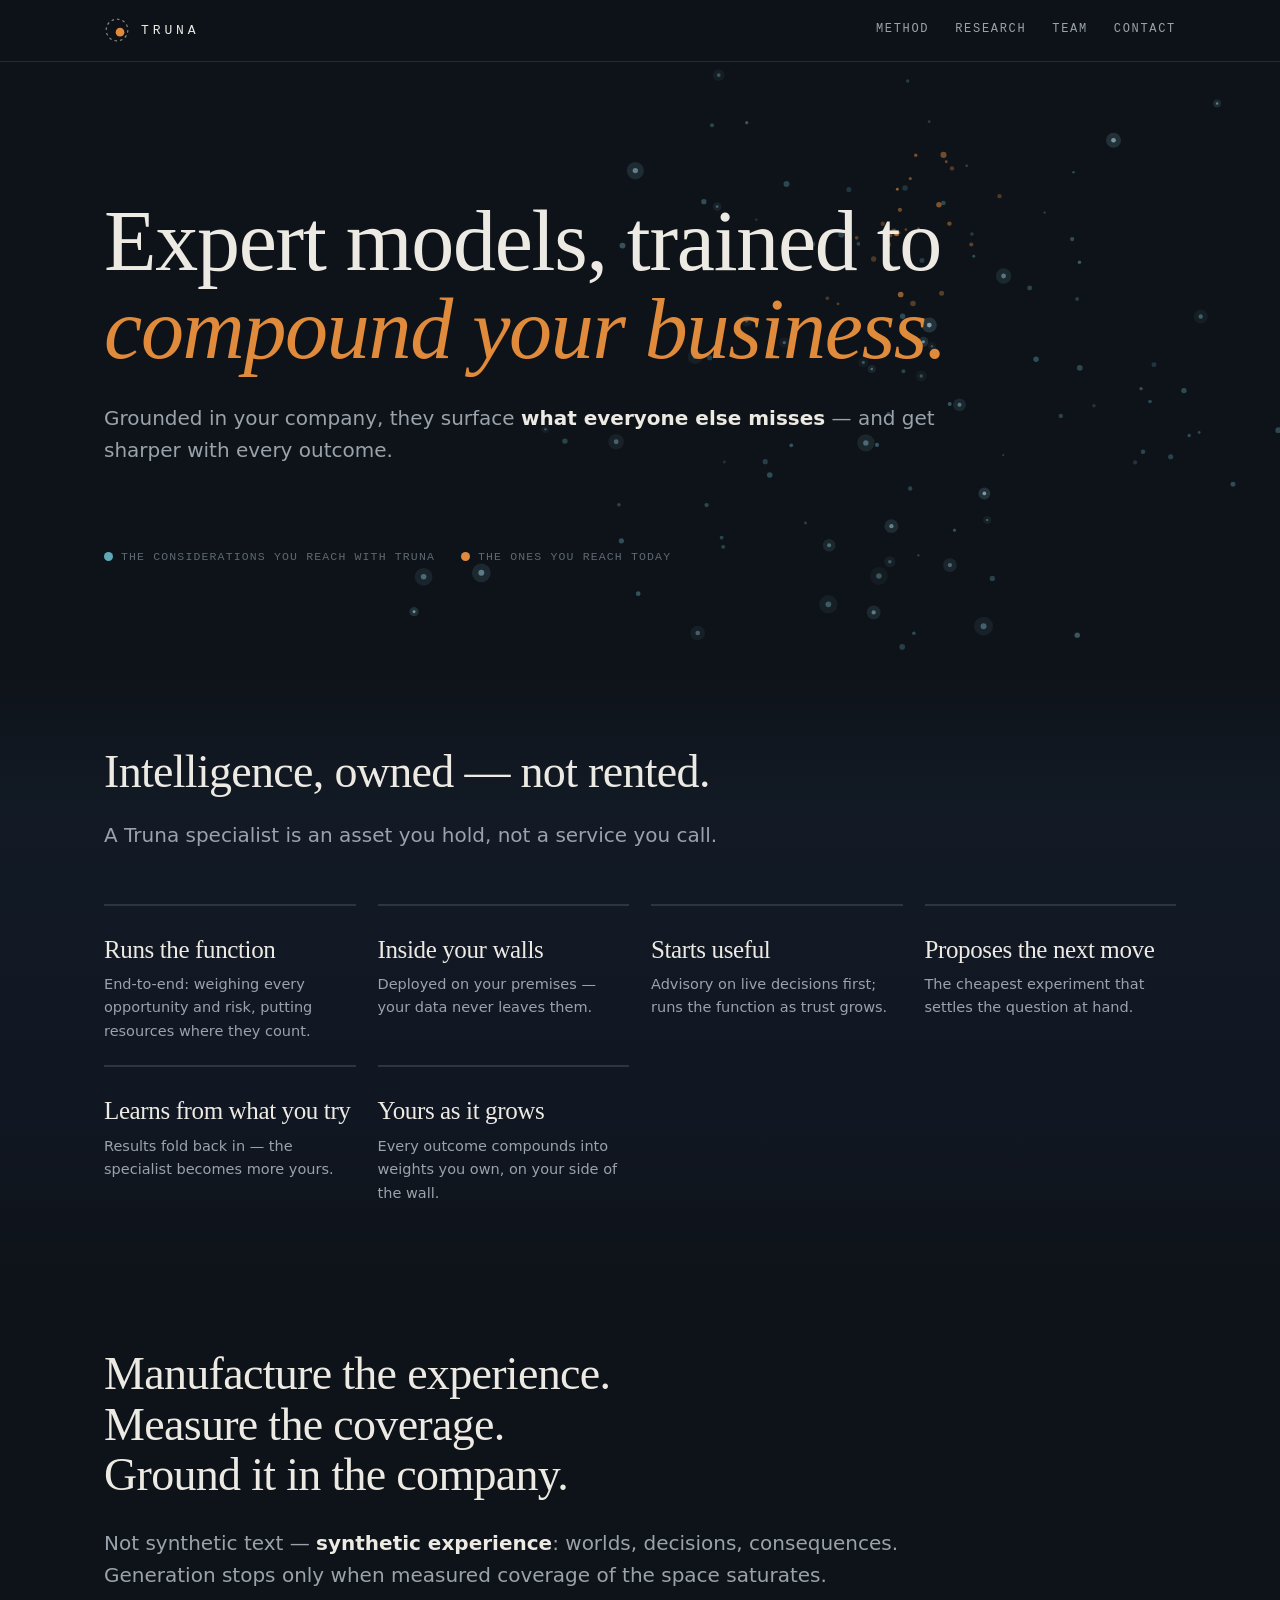
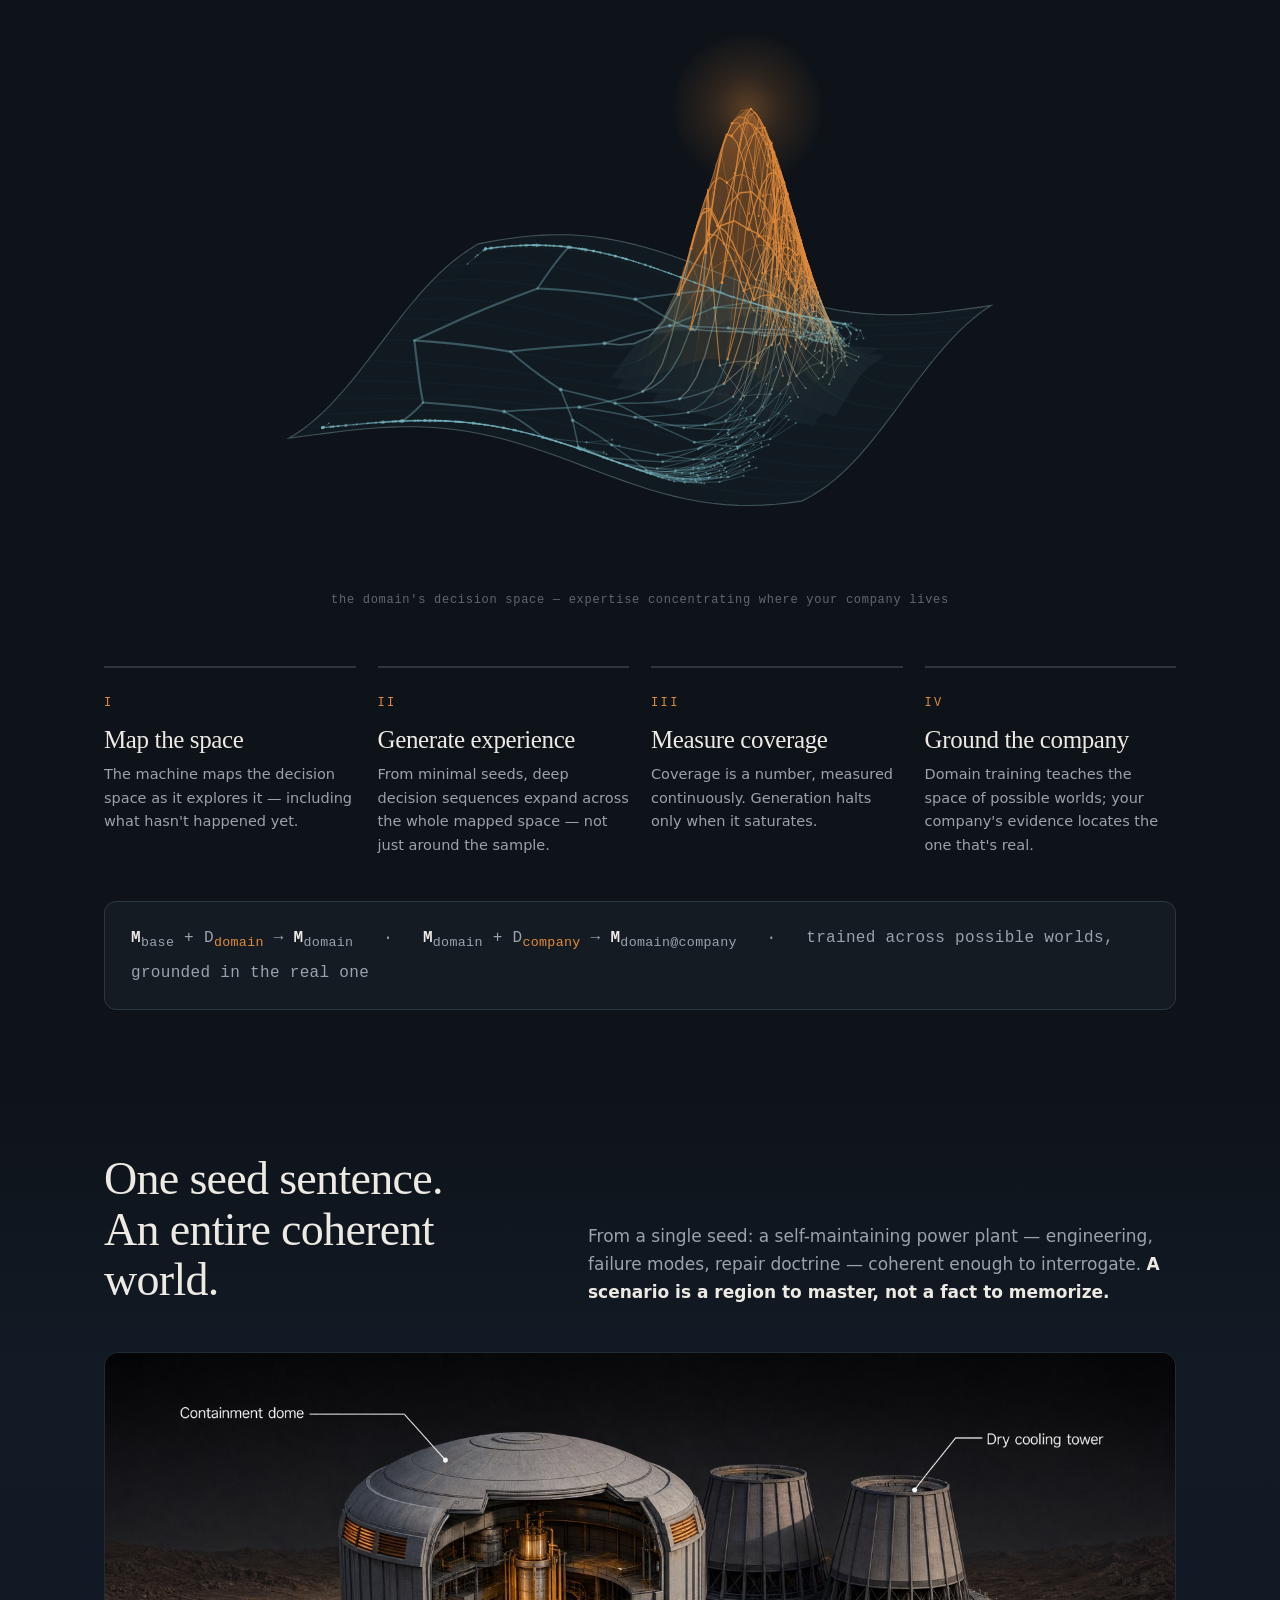
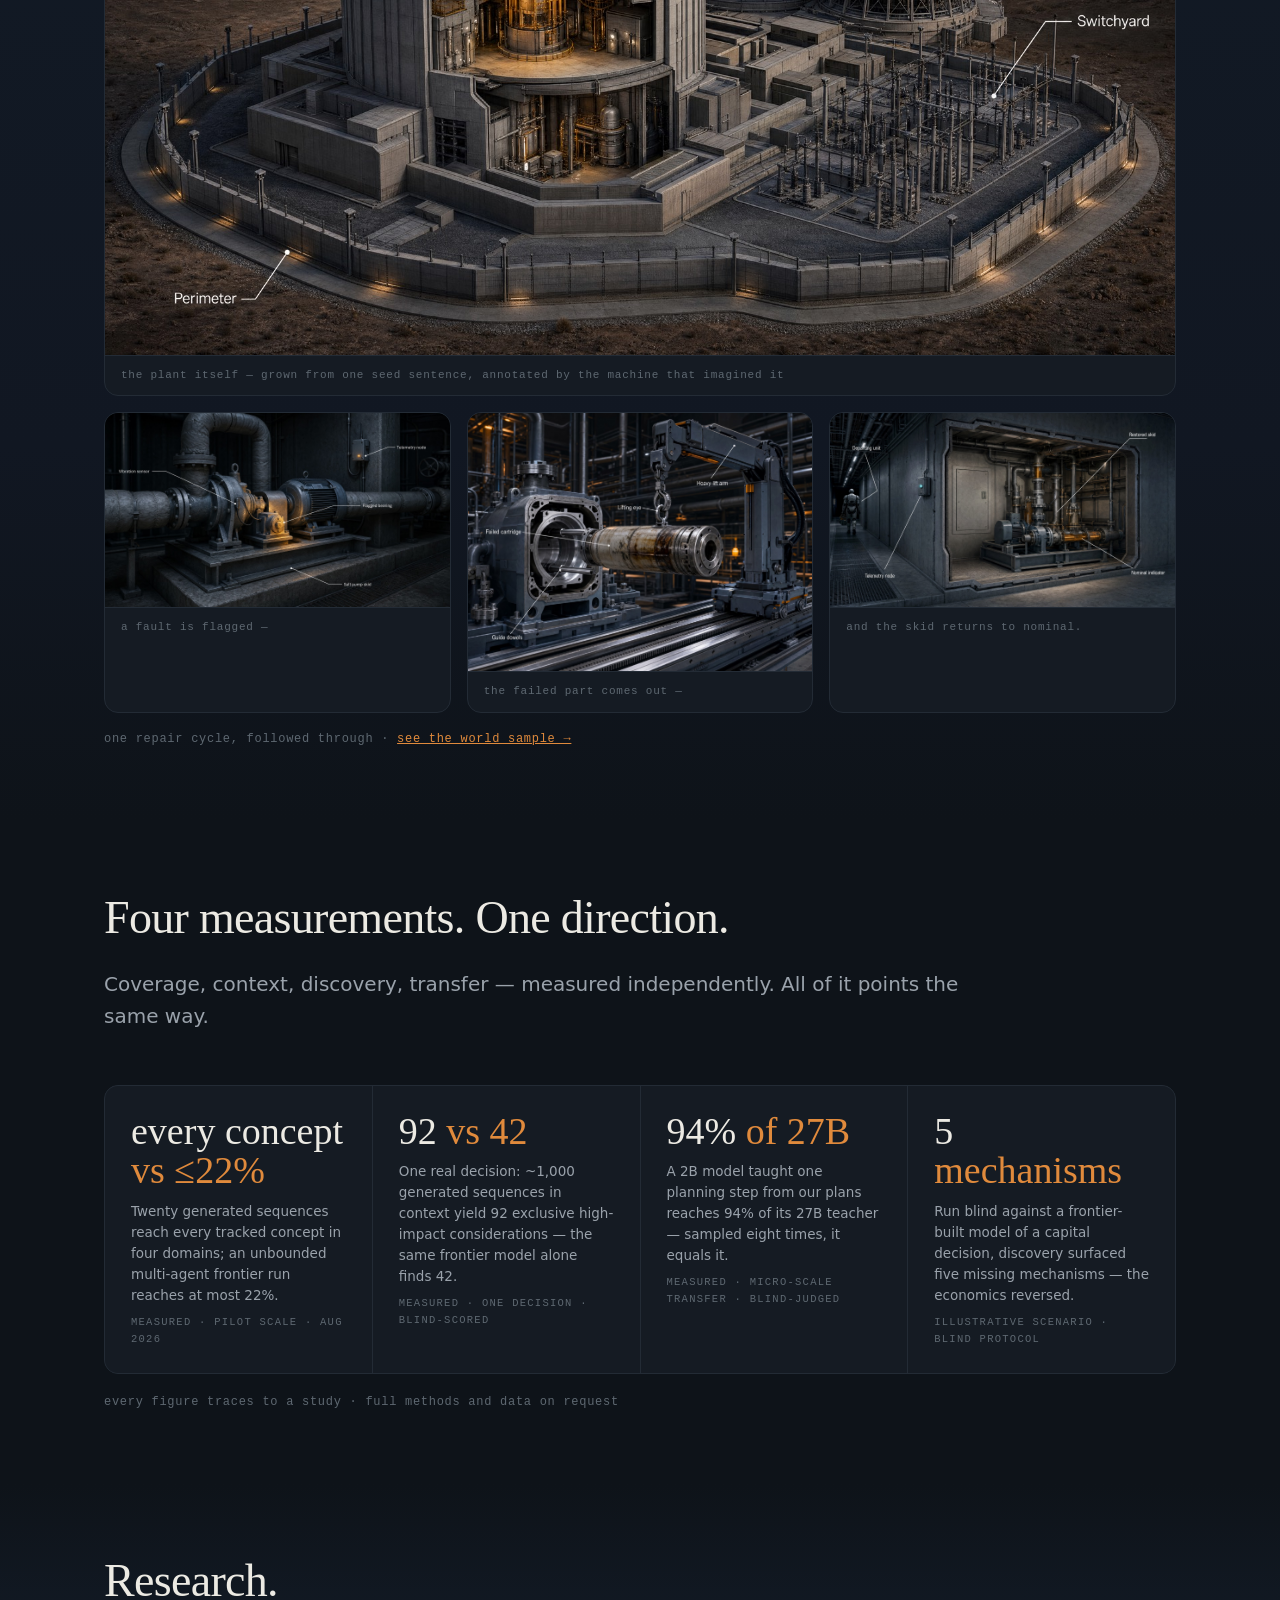
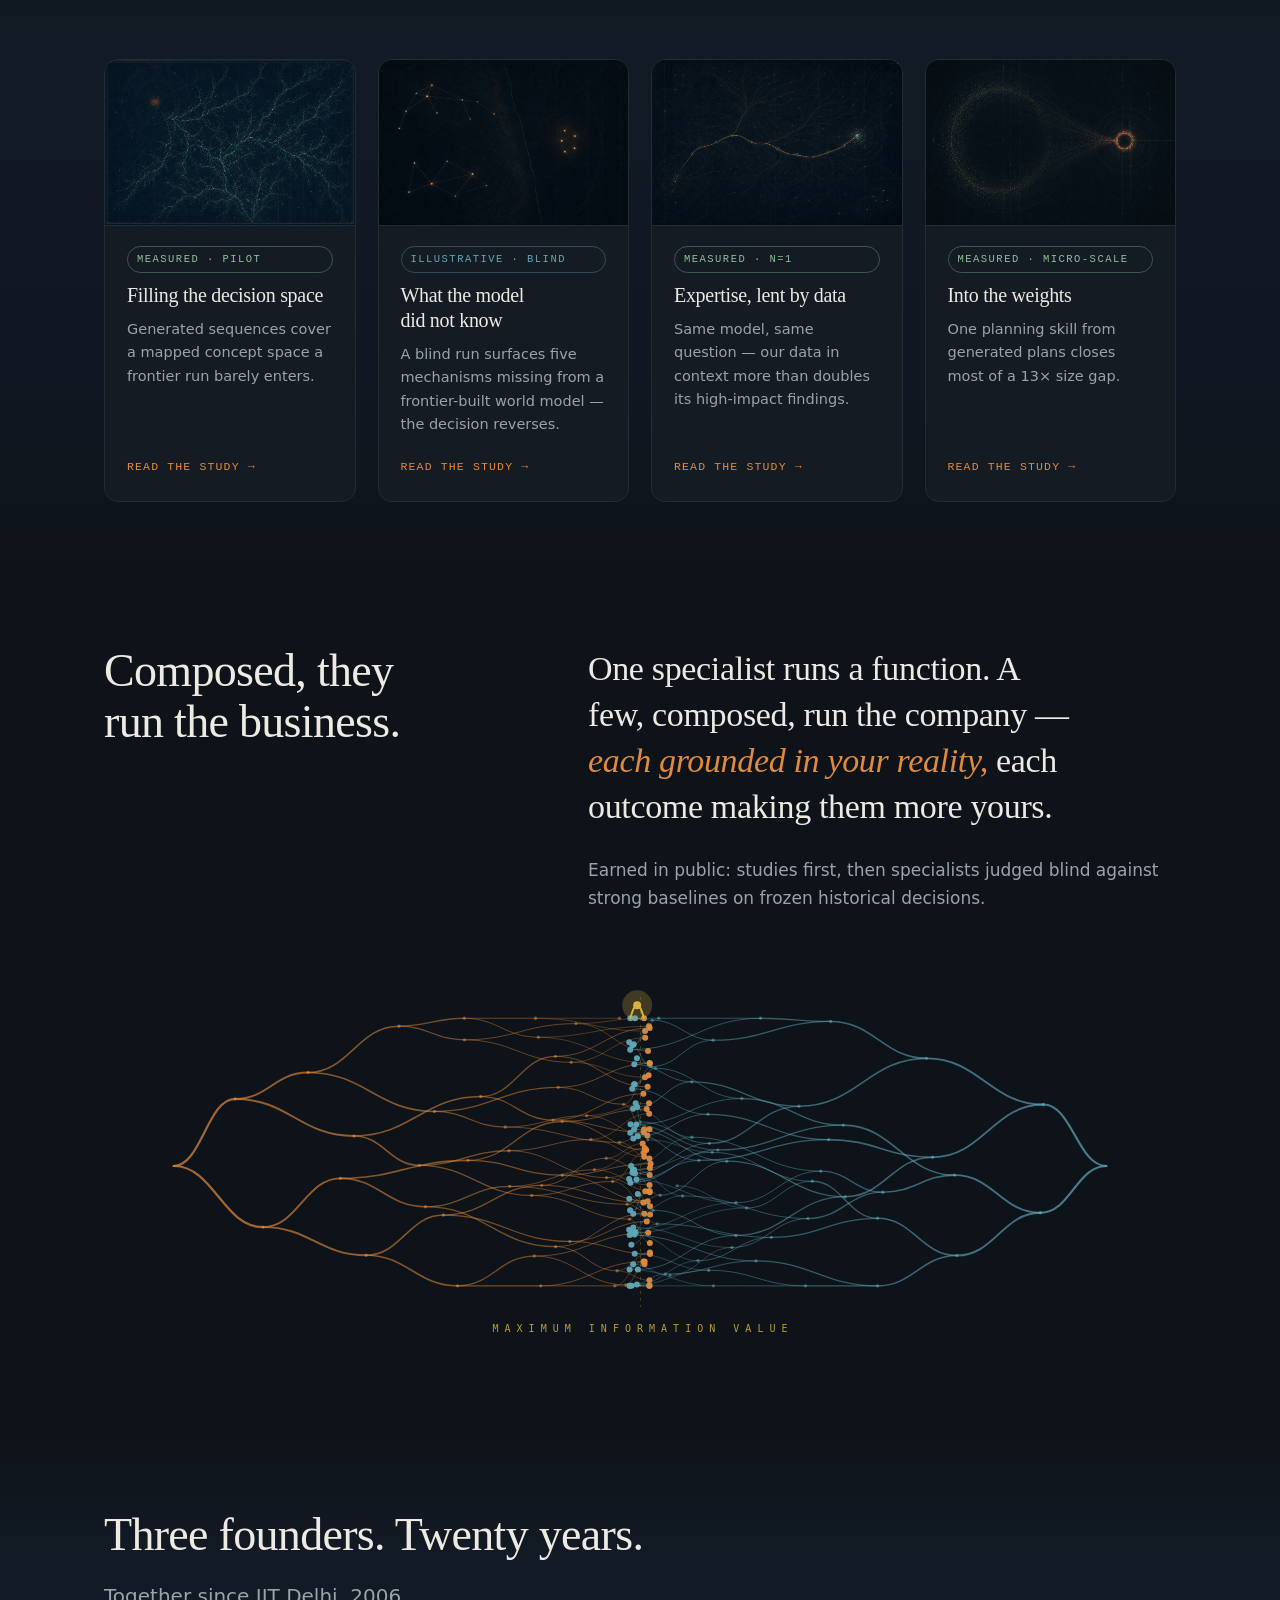
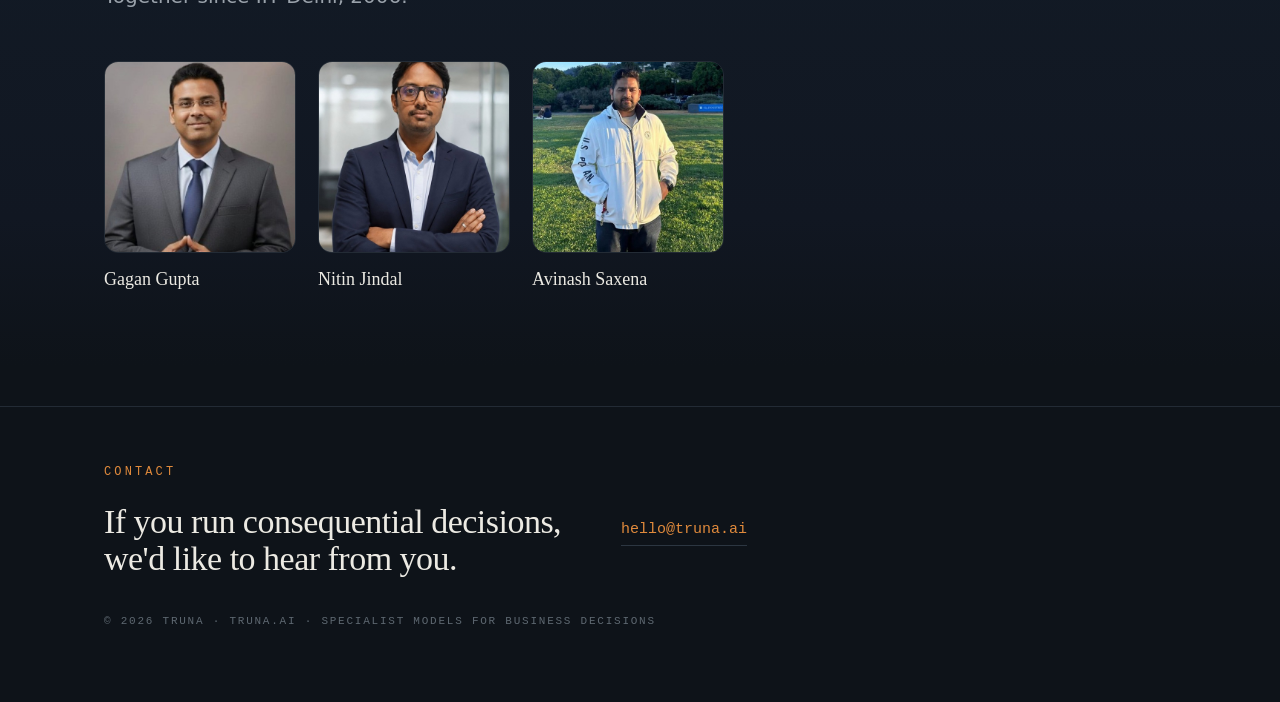
==== commit 5cd9fa86: "Founders: tap-to-reveal mini resume panel on touch/narrow screens Co-Authored-By: Claude Fable 5 <no" ====
--- a/index.html
+++ b/index.html
@@ -343,6 +343,7 @@
         <figcaption>Avinash Saxena</figcaption>
       </figure>
     </div>
+    <div class="f-detail" id="f-detail"></div>
   </div>
 </section>
 
@@ -712,6 +713,24 @@
     io.observe(cv);
   }else{buildTree();layout();start();}
 })();
+
+/* founder tap-to-reveal on touch/narrow screens */
+(function(){
+  var det=document.getElementById('f-detail'); if(!det)return;
+  var figs=[].slice.call(document.querySelectorAll('.founders figure'));
+  var cur=-1;
+  figs.forEach(function(f,i){
+    f.addEventListener('click',function(){
+      if(!matchMedia('(hover: none), (max-width: 760px)').matches)return;
+      if(cur===i){det.className='f-detail';f.classList.remove('sel');cur=-1;return;}
+      figs.forEach(function(g){g.classList.remove('sel')});
+      f.classList.add('sel');cur=i;
+      var info=f.querySelector('.f-info'),name=f.querySelector('figcaption');
+      det.innerHTML='<p class="who">'+name.textContent+'</p>'+info.innerHTML;
+      det.className='f-detail on';
+    });
+  });
+})();
 </script>
 </body>
 </html>
--- a/assets/site.css
+++ b/assets/site.css
@@ -128,6 +128,17 @@
   border:1px solid var(--line)}
 .founders figcaption{margin-top:12px;font-family:var(--serif);font-size:18px;
   color:var(--ink)}
+.founders figure.sel img{border-color:var(--accent)}
+.f-detail{display:none;margin-top:18px;max-width:620px;padding:14px 16px;
+  border:1px solid var(--line2);border-left:3px solid var(--accent);
+  border-radius:10px;background:var(--panel)}
+.f-detail.on{display:block}
+.f-detail .who{font-family:var(--serif);font-size:17px;color:var(--ink);margin:0 0 6px}
+.f-detail p{font-size:13px;line-height:1.55;color:var(--muted);margin:0 0 8px}
+.f-detail p:last-child{margin-bottom:0}
+.f-detail .edu{font-family:var(--mono);font-size:10.5px;letter-spacing:.05em;
+  color:var(--accent)}
+@media(hover:hover) and (min-width:761px){.f-detail{display:none!important}}
 
 /* world figures */
 .worldfig{margin:0;border:1px solid var(--line);border-radius:14px;overflow:hidden;
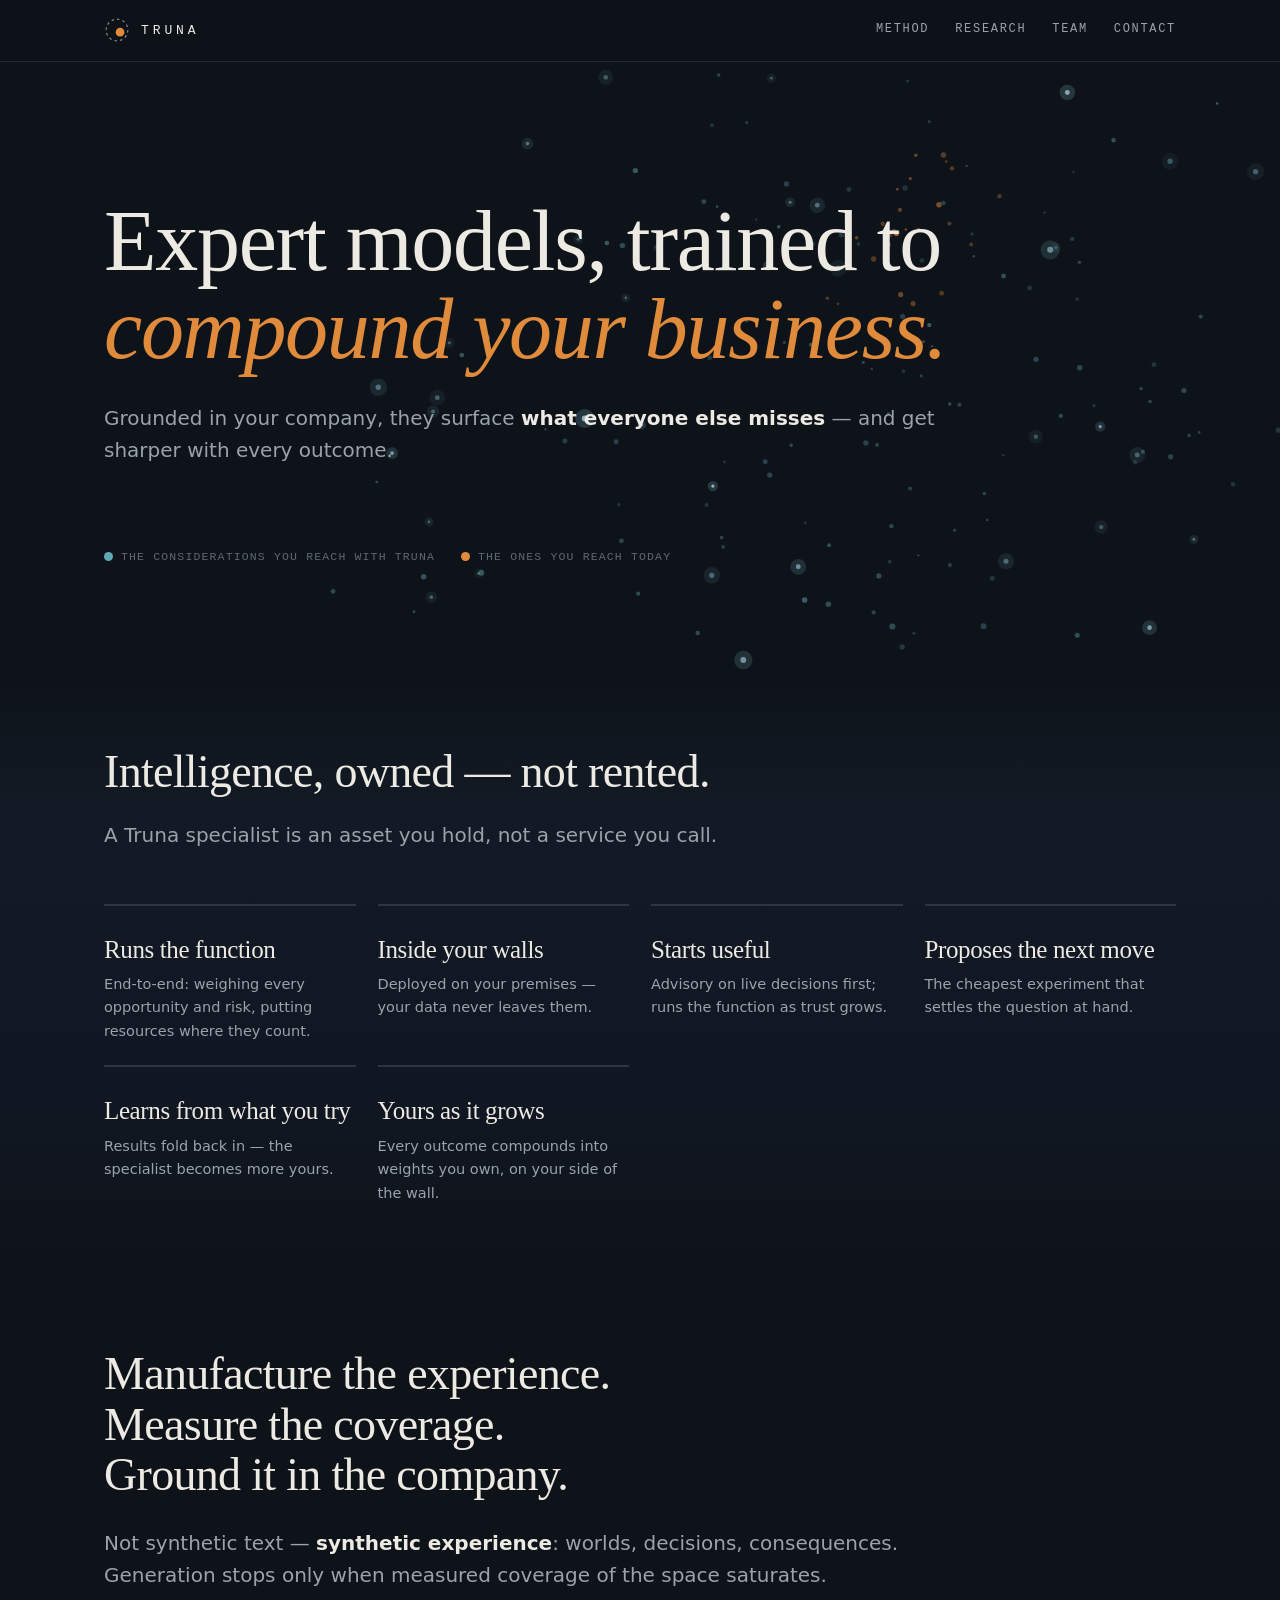
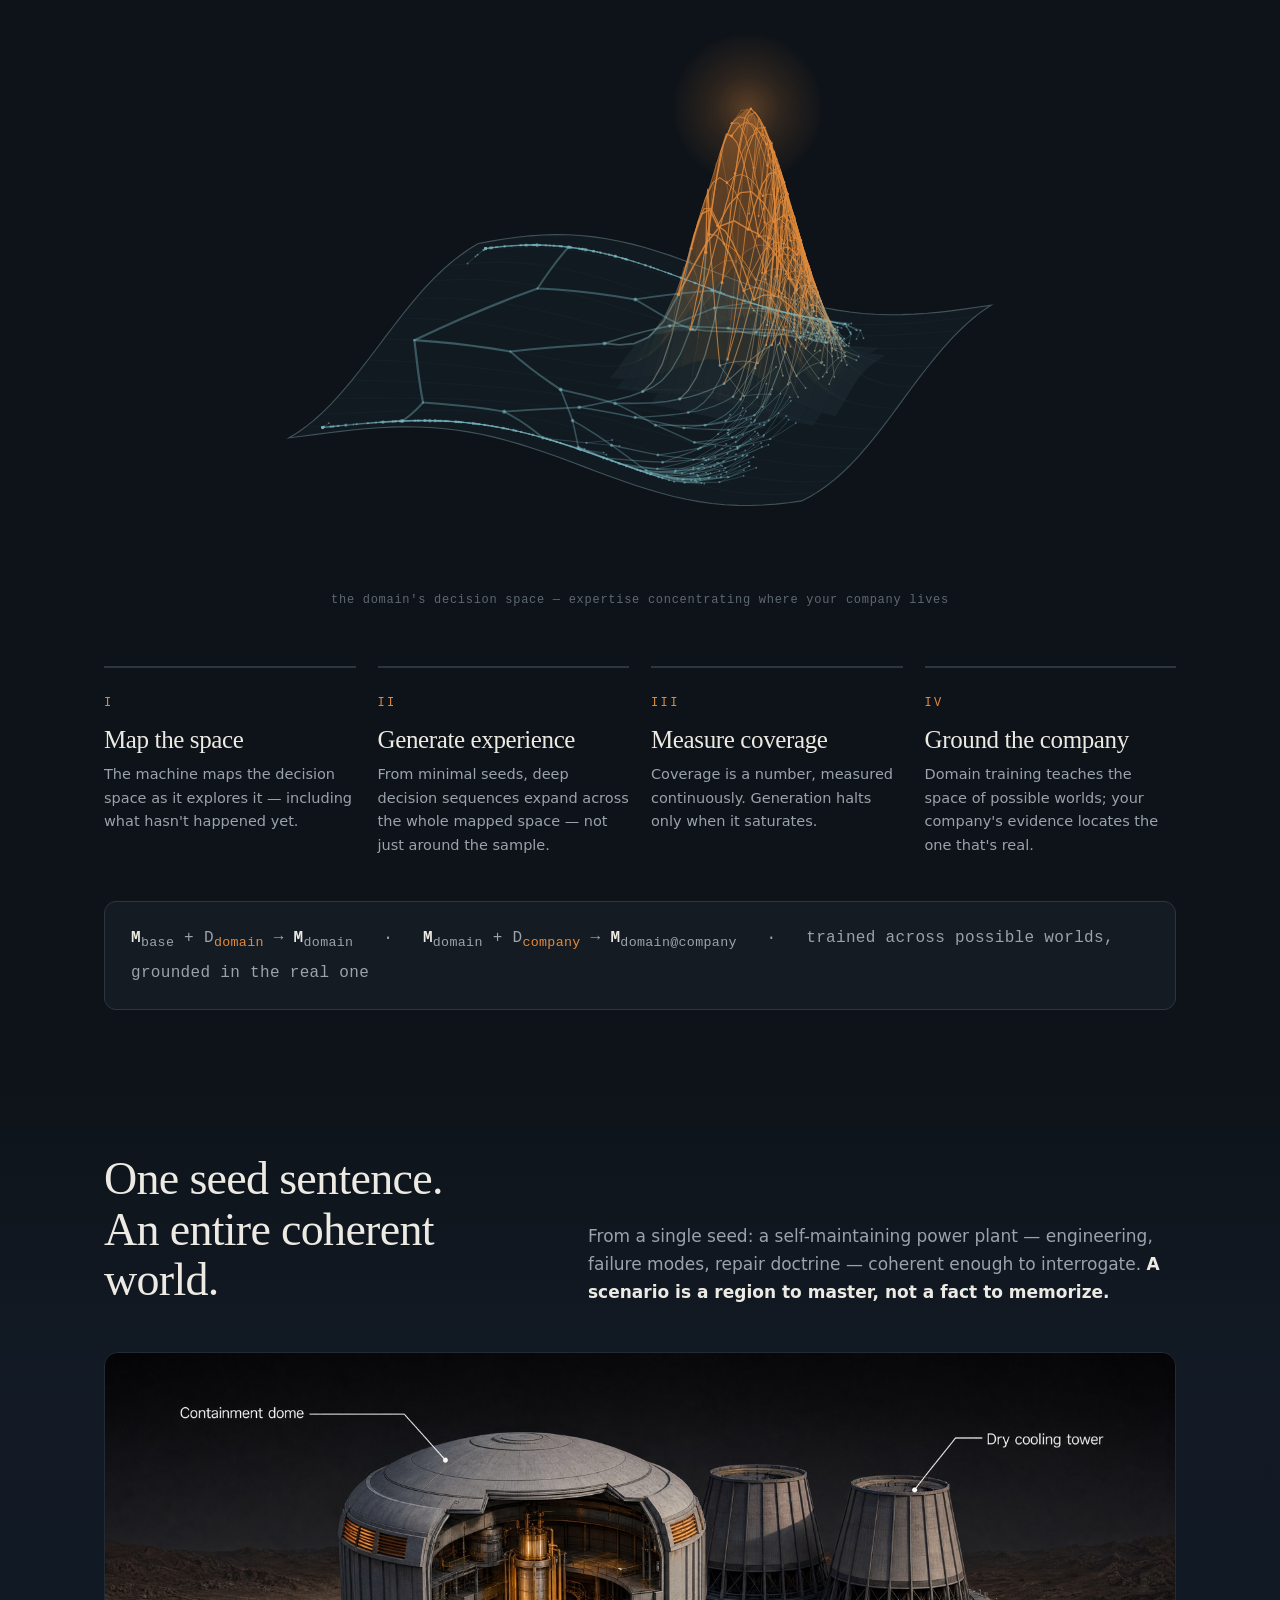
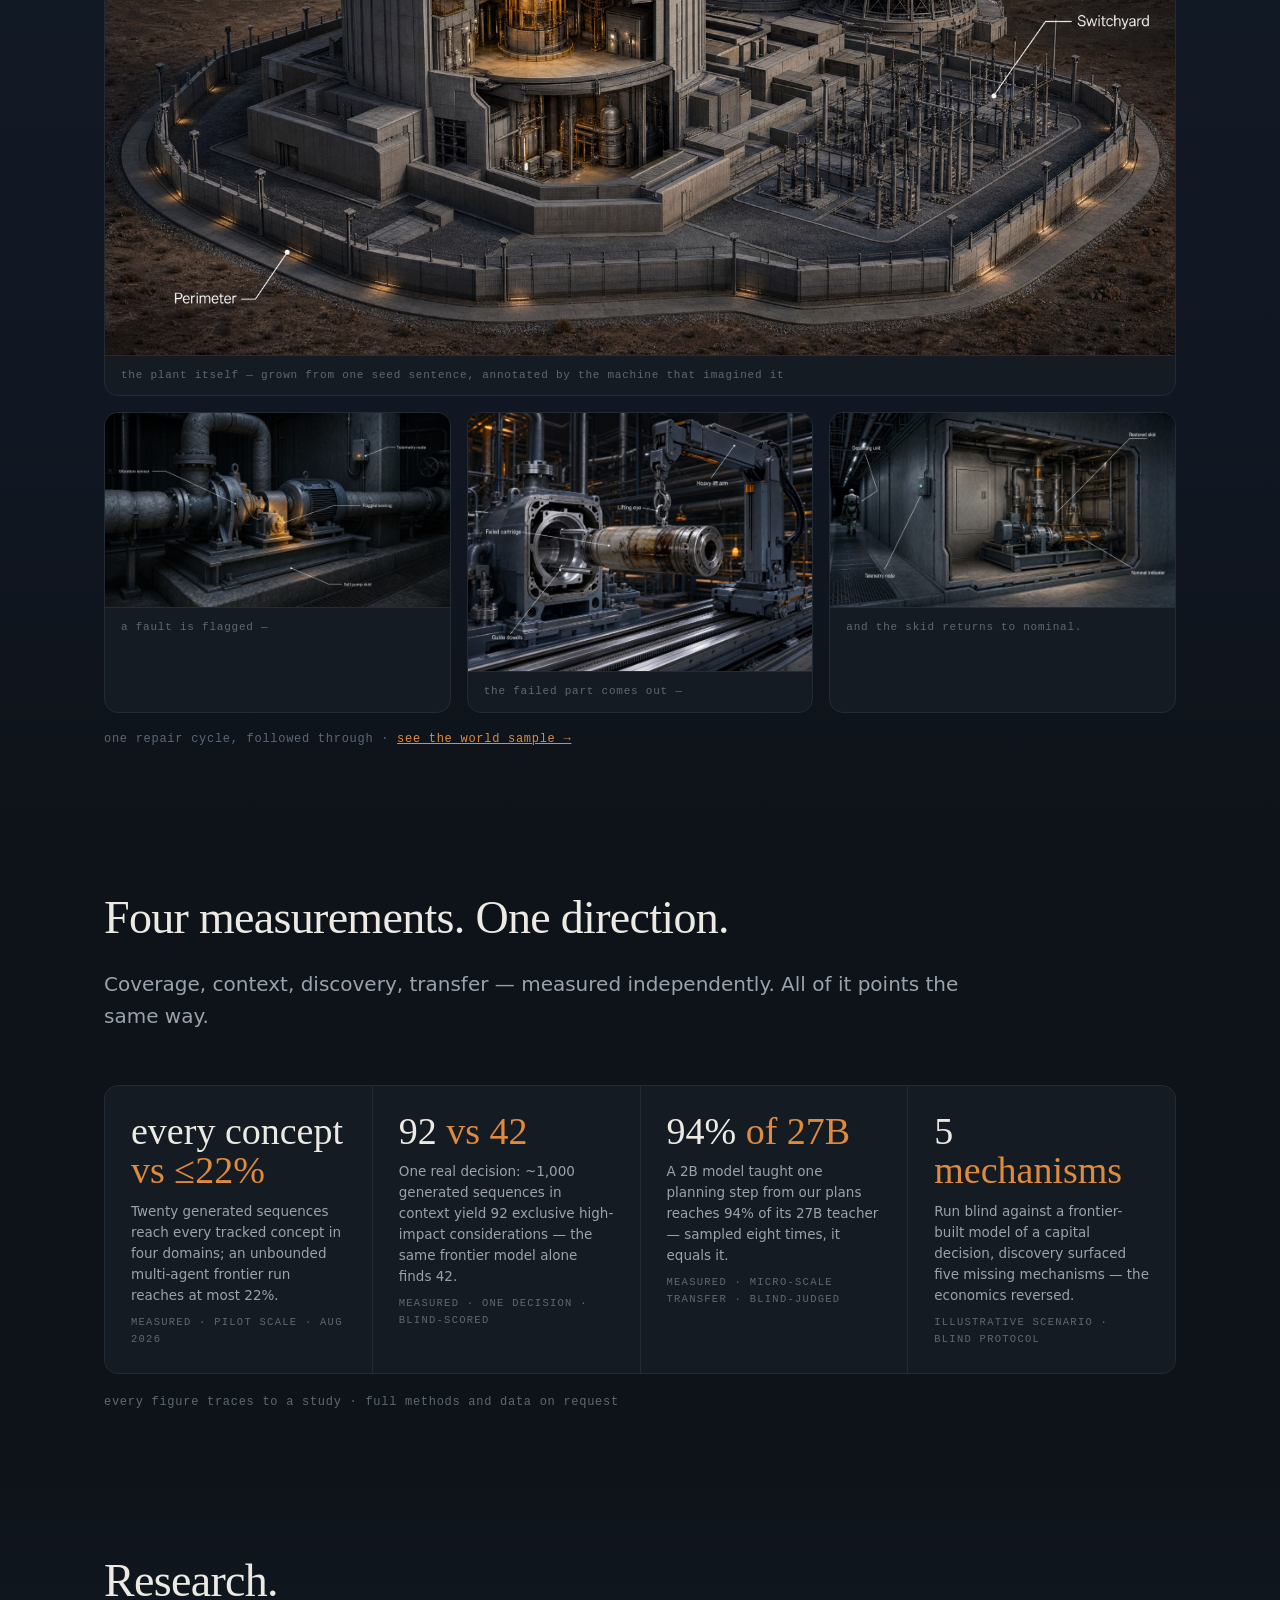
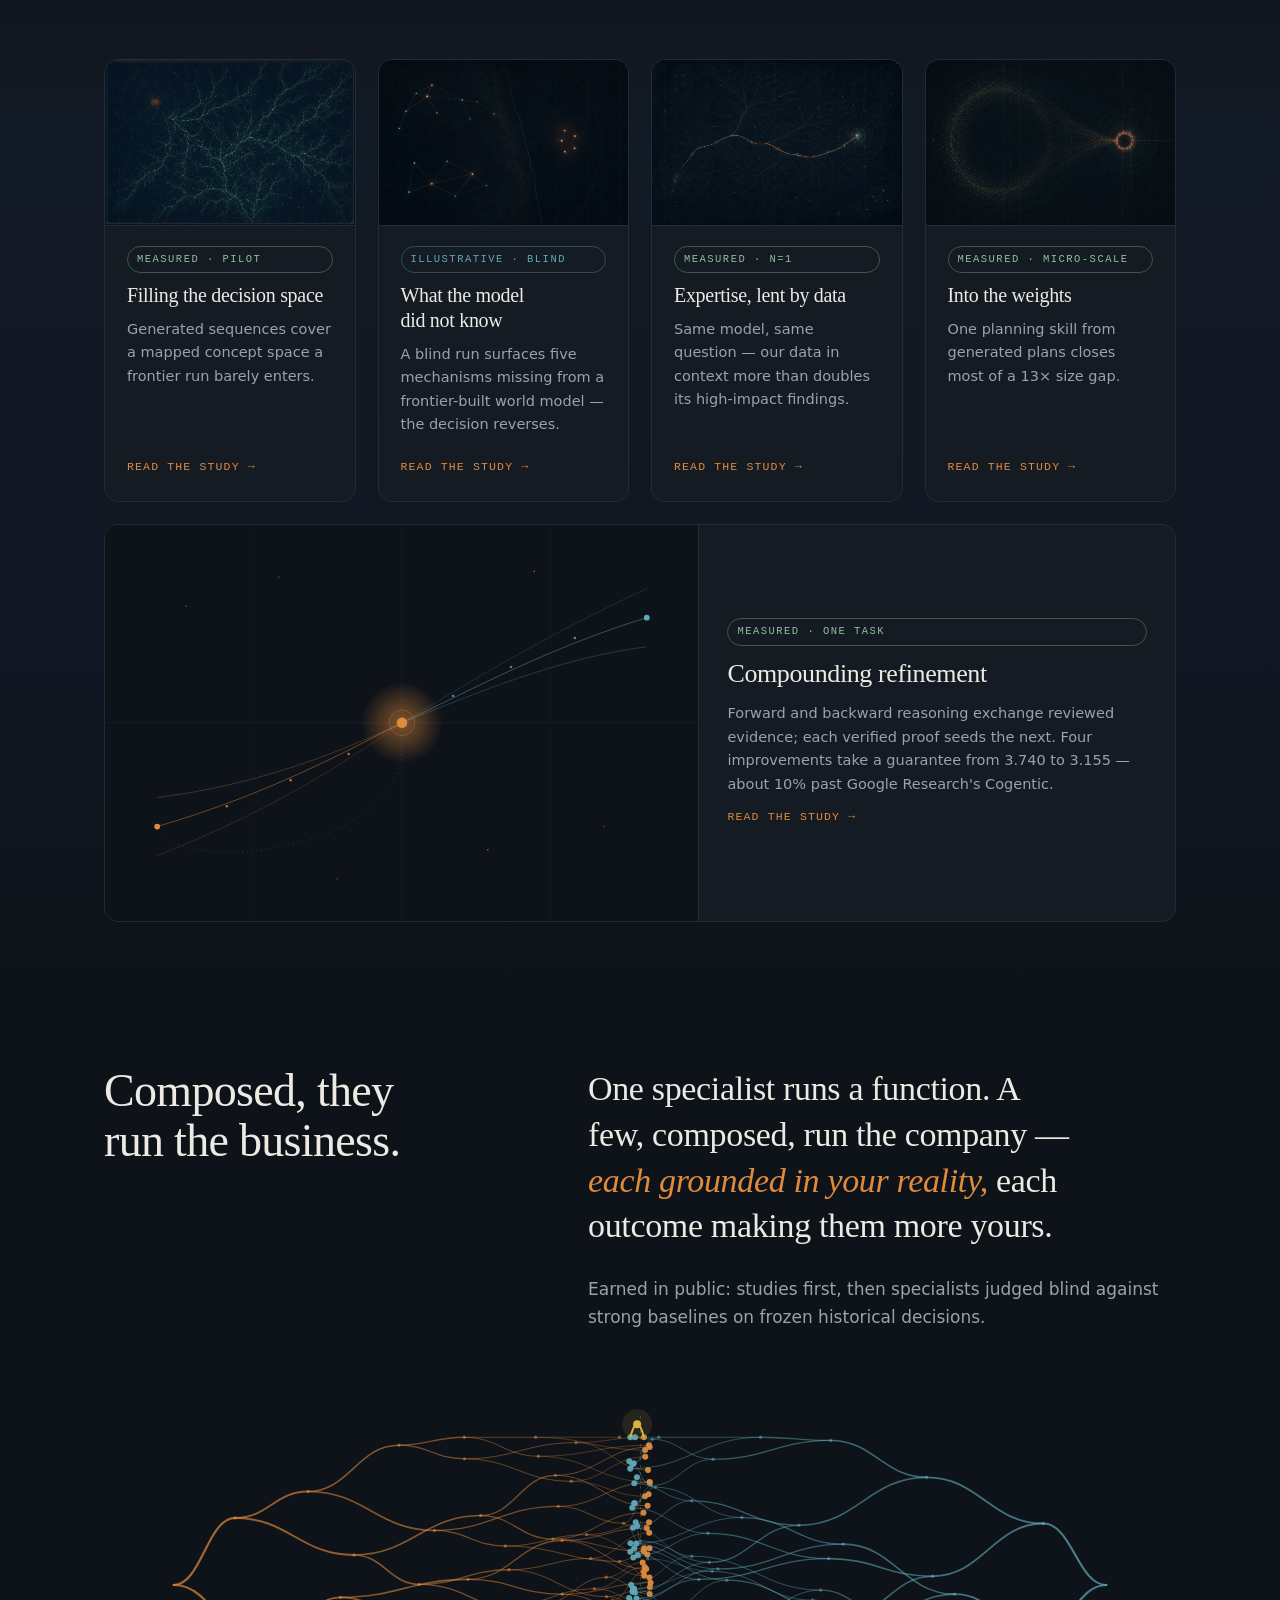
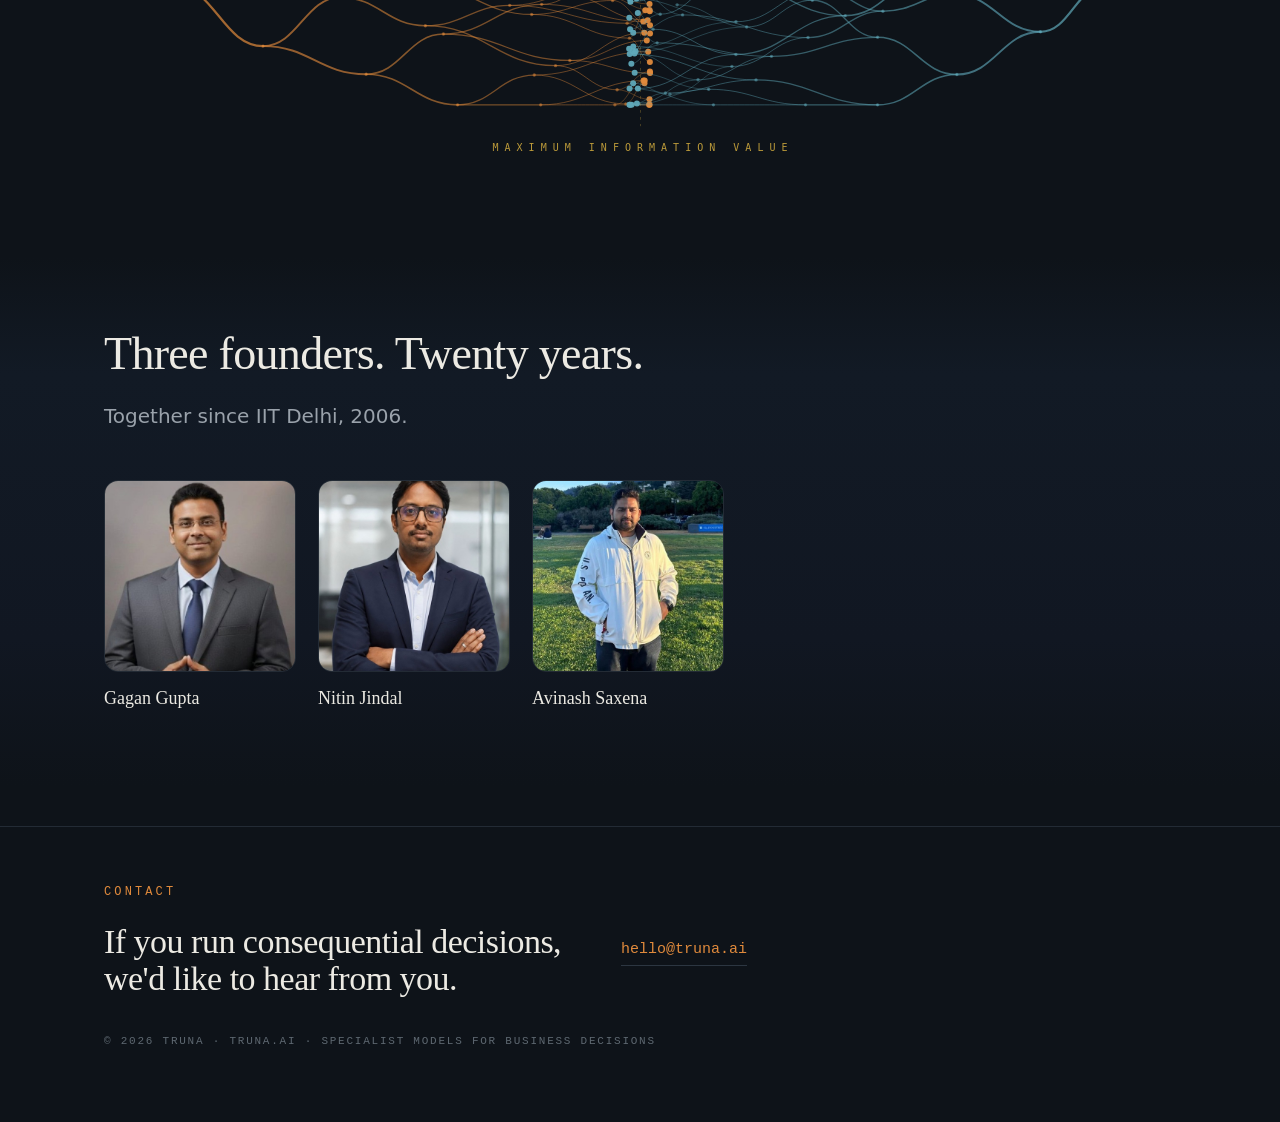
==== commit 1227c226: "Home: add Compounding refinement banner to research section Co-authored-by: Cursor <cursoragent@curs" ====
--- a/index.html
+++ b/index.html
@@ -284,6 +284,17 @@
         </div>
       </a>
     </div>
+    <a class="banner" href="research/refinement.html">
+      <div class="art"><img src="assets/plate-refinement.svg" alt="Forward and backward reasoning paths converging on a verified result" loading="lazy"></div>
+      <div class="pad">
+        <span class="tag measured">measured · one task</span>
+        <h3>Compounding refinement</h3>
+        <p>Forward and backward reasoning exchange reviewed evidence; each
+        verified proof seeds the next. Four improvements take a guarantee from
+        3.740 to 3.155 — about 10% past Google Research's Cogentic.</p>
+        <span class="foot">Read the study →</span>
+      </div>
+    </a>
   </div>
 </section>
 
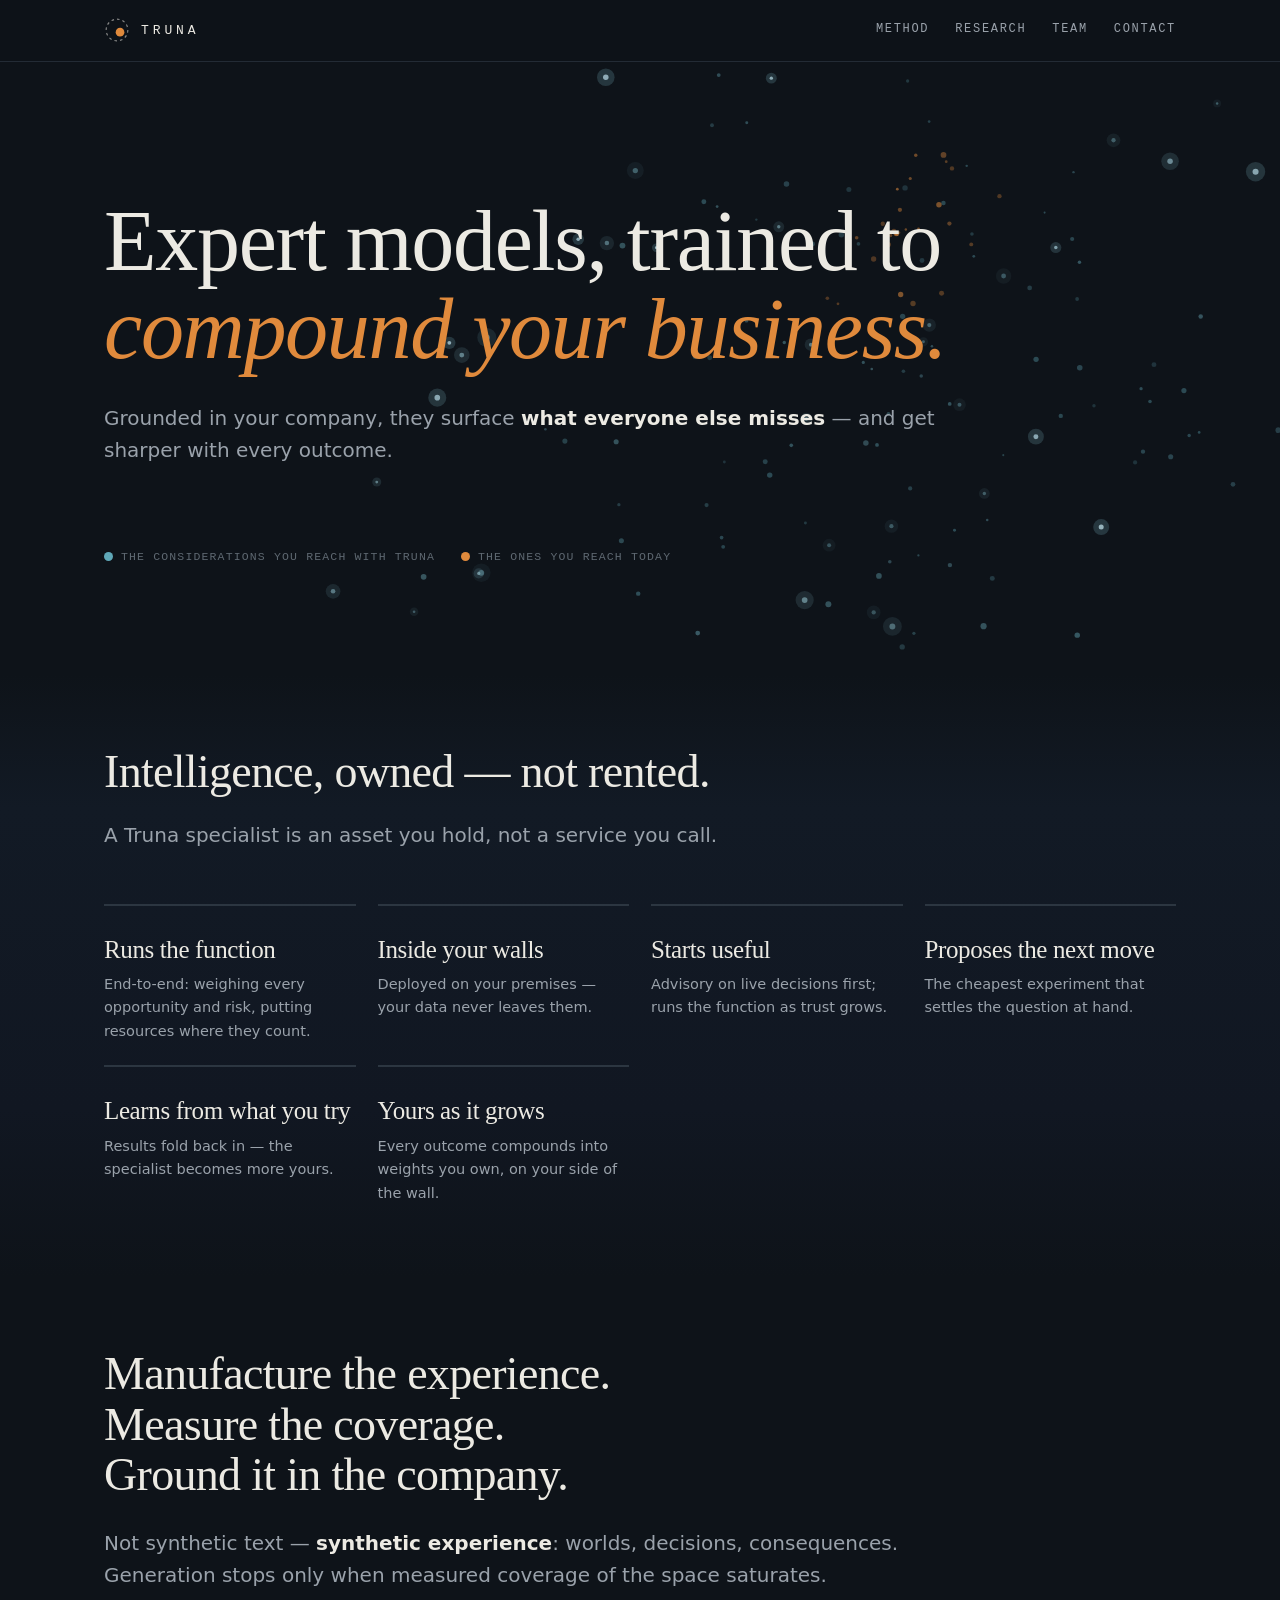
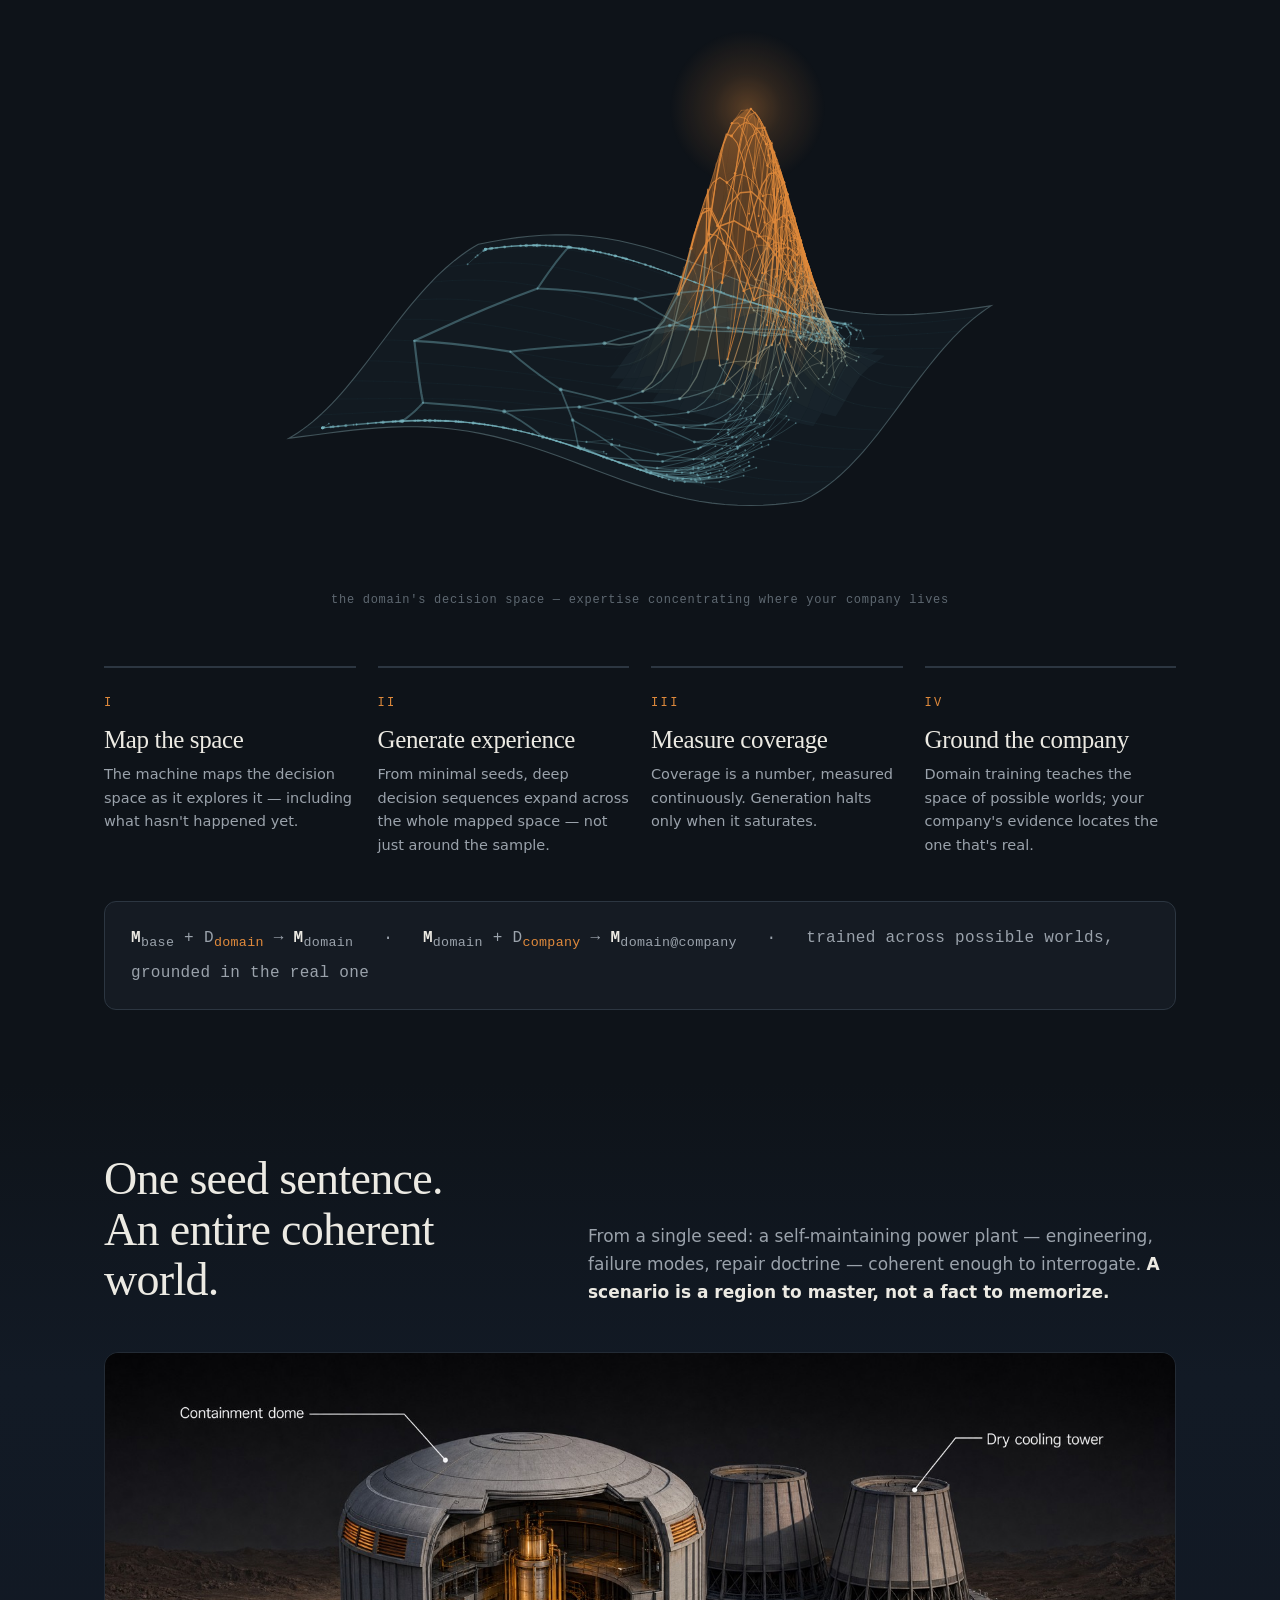
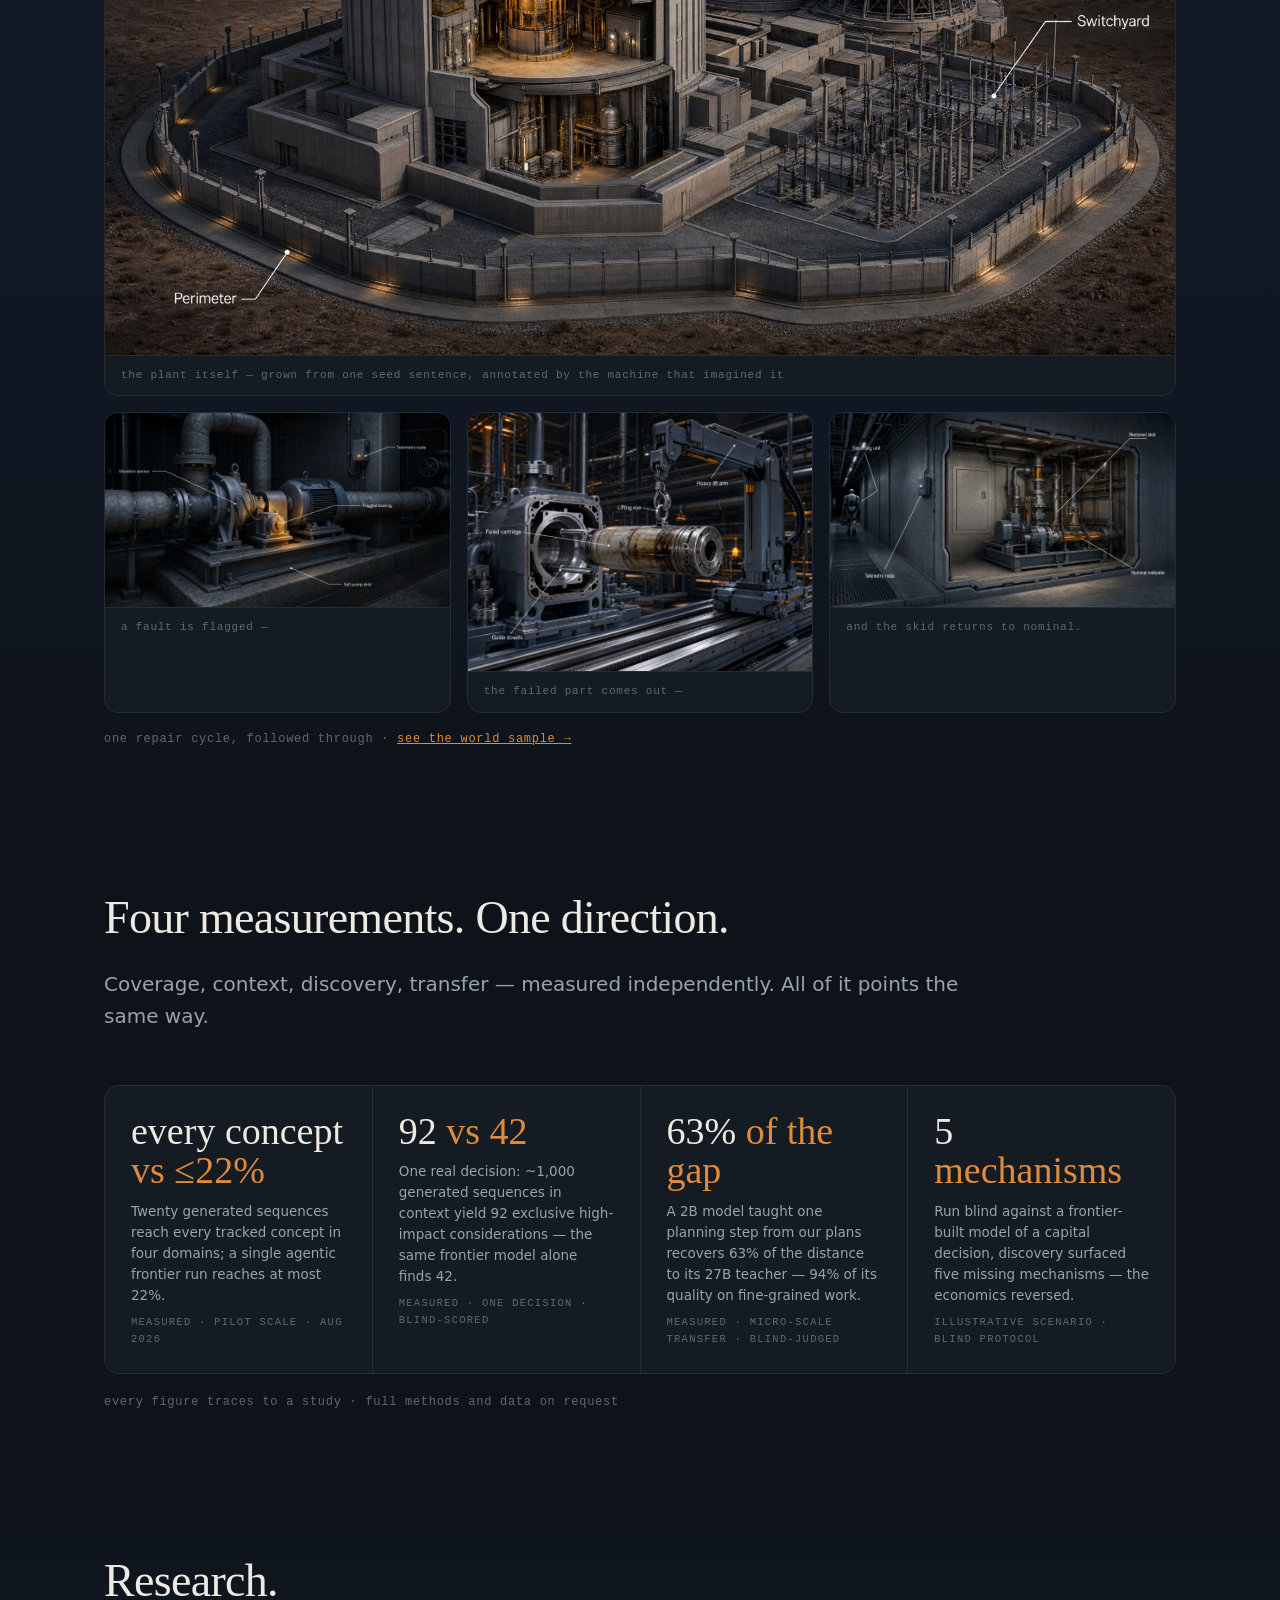
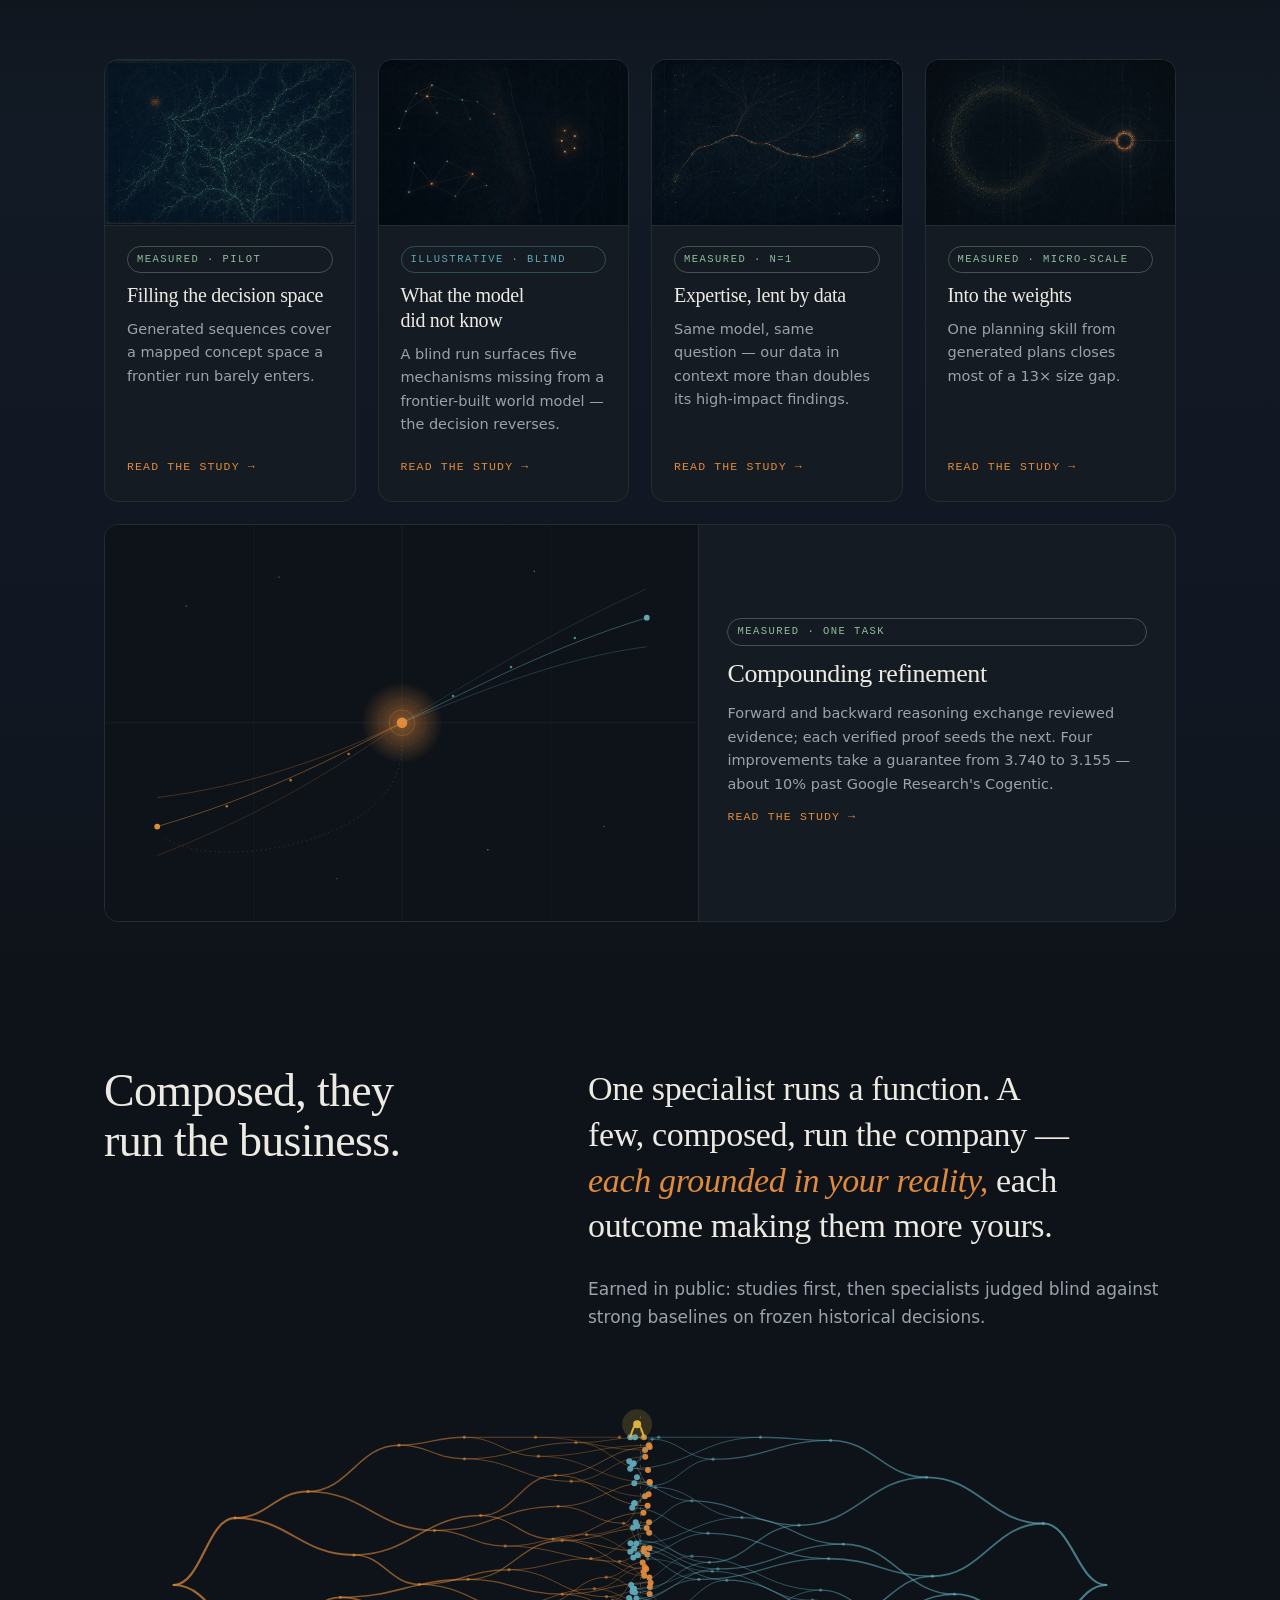
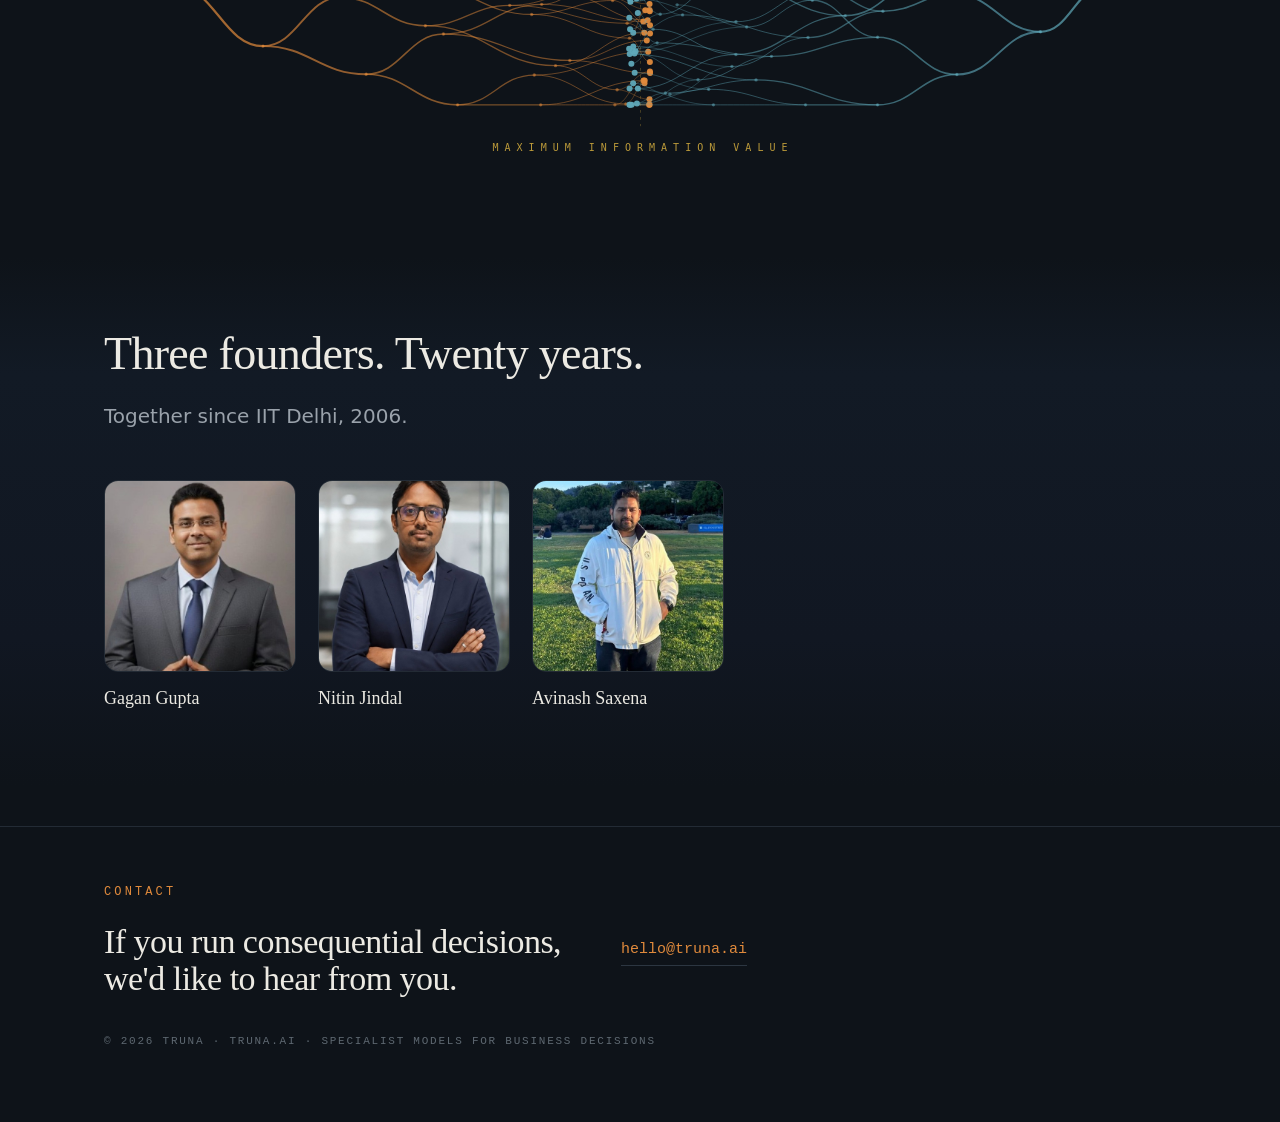
==== commit 49b47f1d: "Site: transfer 63%/94% wording, coverage setup naming, memo line Co-authored-by: Cursor <cursoragent" ====
--- a/index.html
+++ b/index.html
@@ -209,7 +209,7 @@
       <div class="stat">
         <div class="v">every concept <em>vs ≤22%</em></div>
         <div class="k">Twenty generated sequences reach every tracked concept in
-        four domains; an unbounded multi-agent frontier run reaches at most 22%.</div>
+        four domains; a single agentic frontier run reaches at most 22%.</div>
         <div class="q">measured · pilot scale · aug 2026</div>
       </div>
       <div class="stat">
@@ -220,9 +220,9 @@
         <div class="q">measured · one decision · blind-scored</div>
       </div>
       <div class="stat">
-        <div class="v">94% <em>of 27B</em></div>
-        <div class="k">A 2B model taught one planning step from our plans reaches
-        94% of its 27B teacher — sampled eight times, it equals it.</div>
+        <div class="v">63% <em>of the gap</em></div>
+        <div class="k">A 2B model taught one planning step from our plans recovers
+        63% of the distance to its 27B teacher — 94% of its quality on fine-grained work.</div>
         <div class="q">measured · micro-scale transfer · blind-judged</div>
       </div>
       <div class="stat">
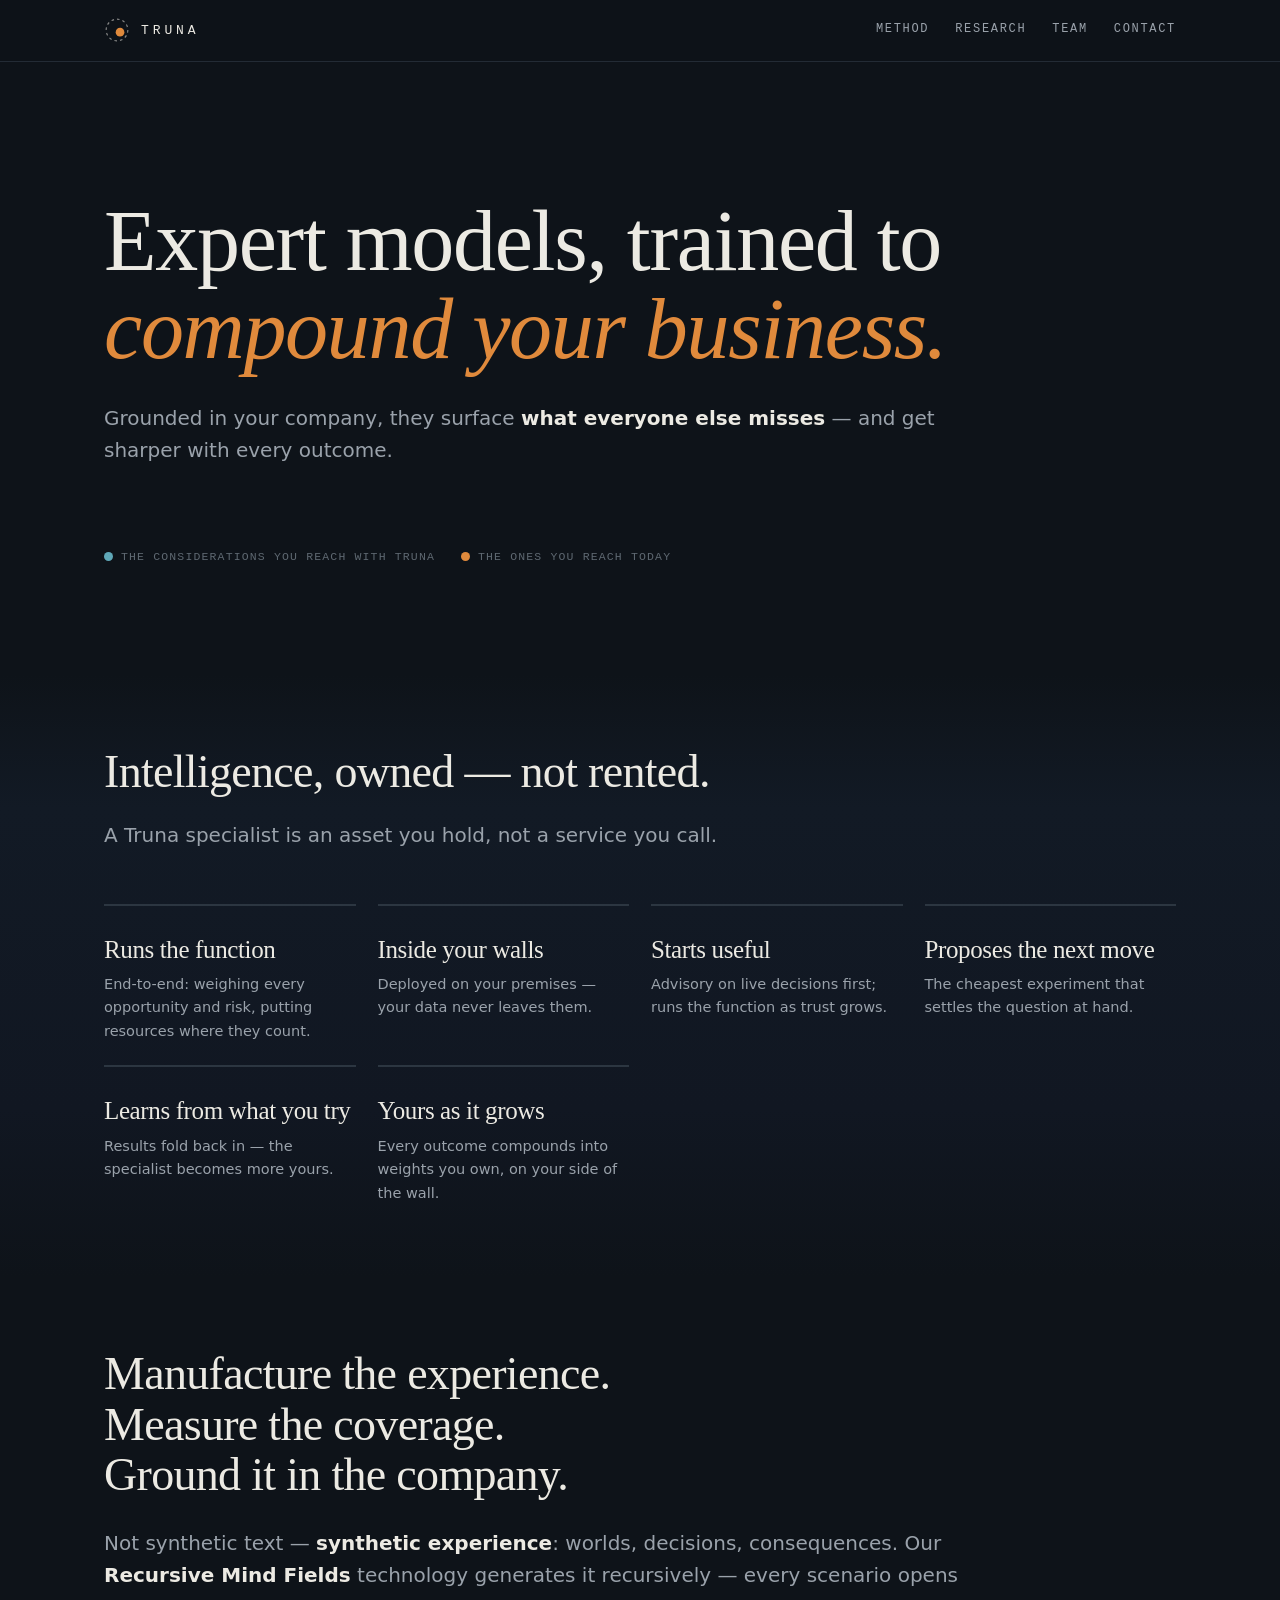
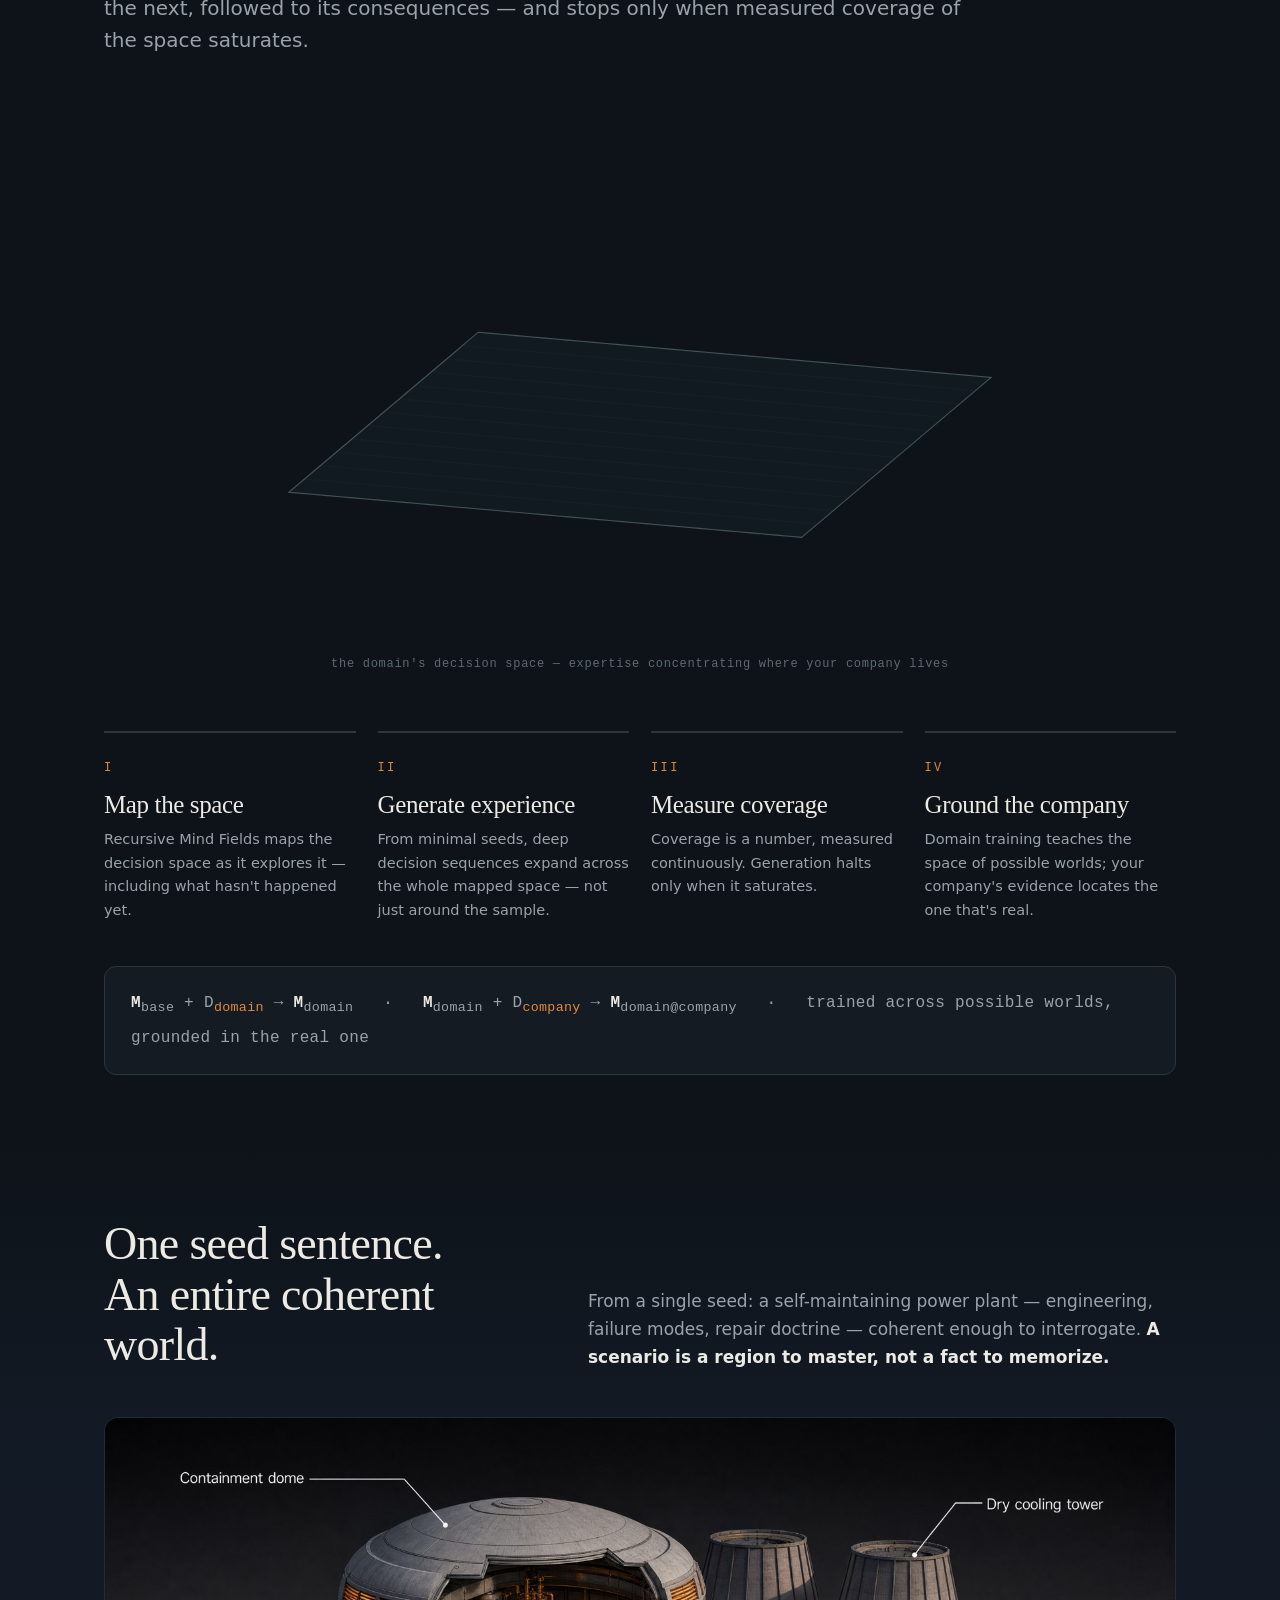
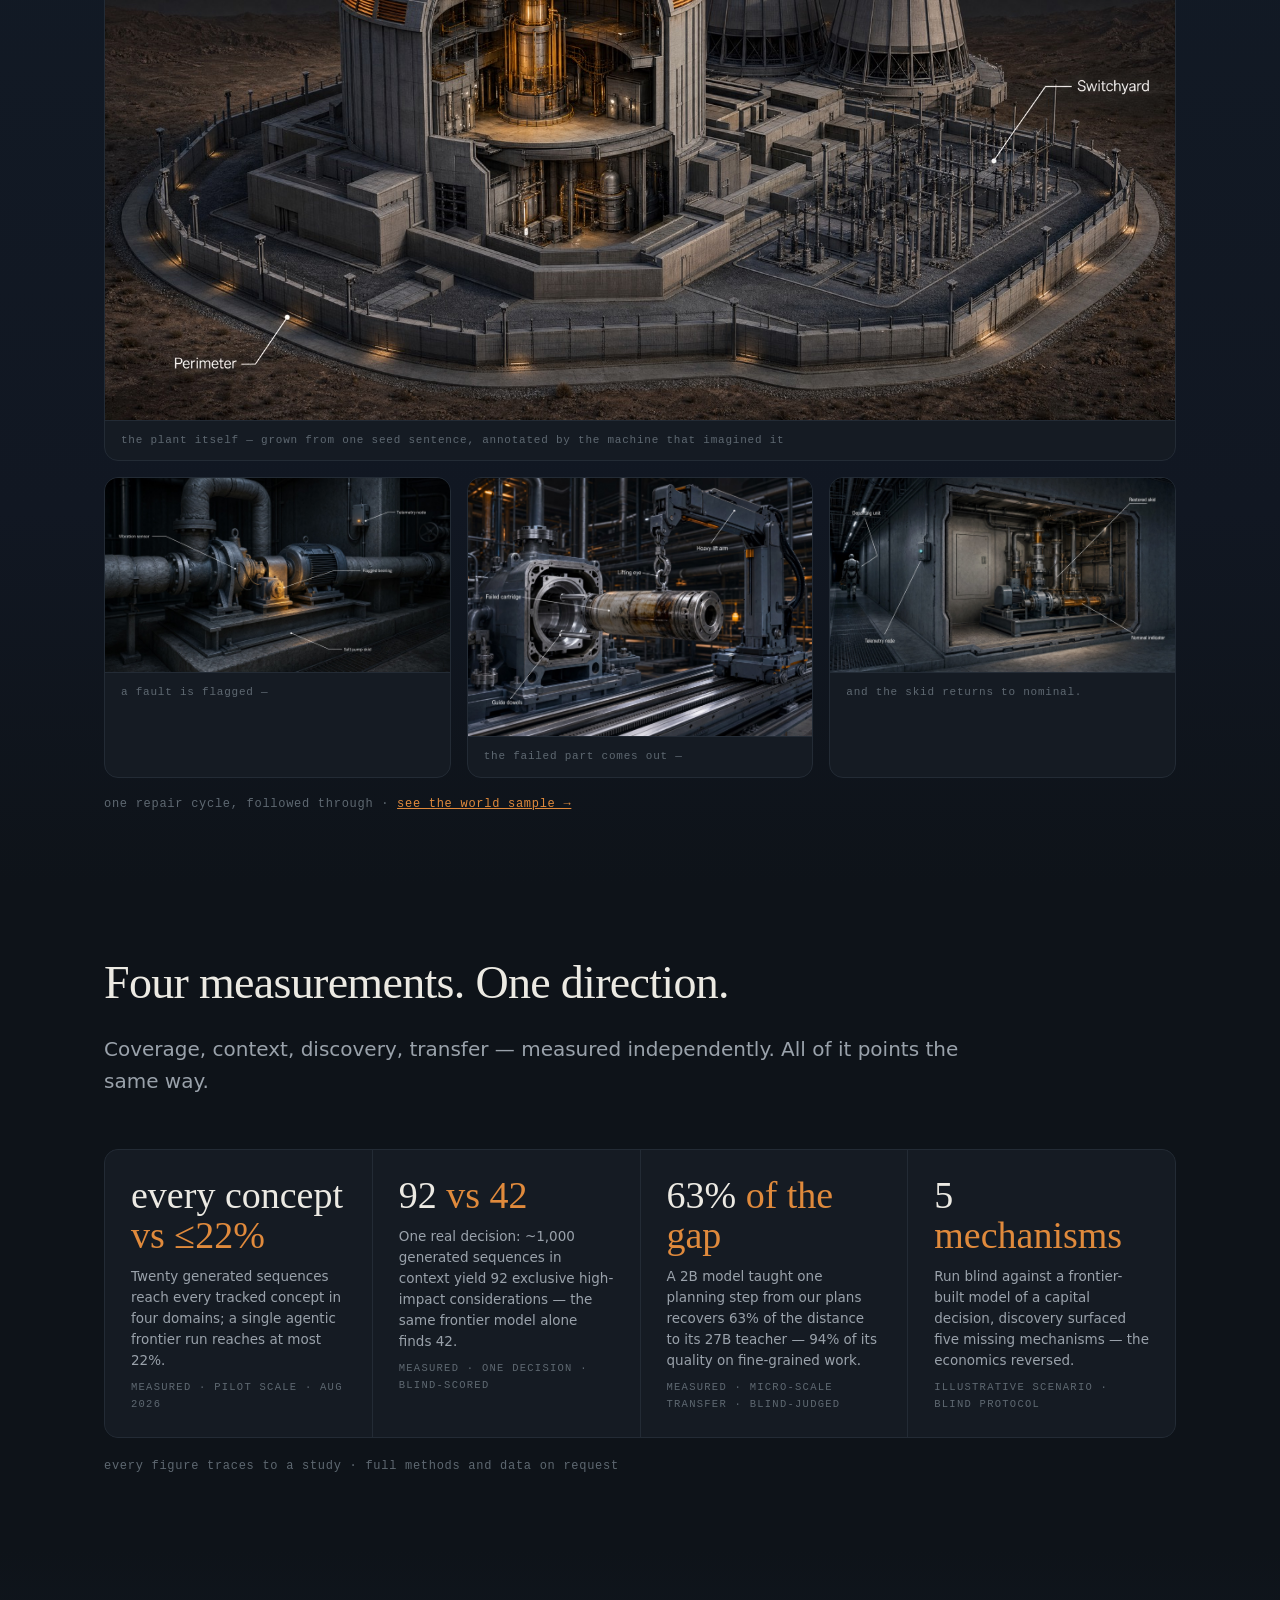
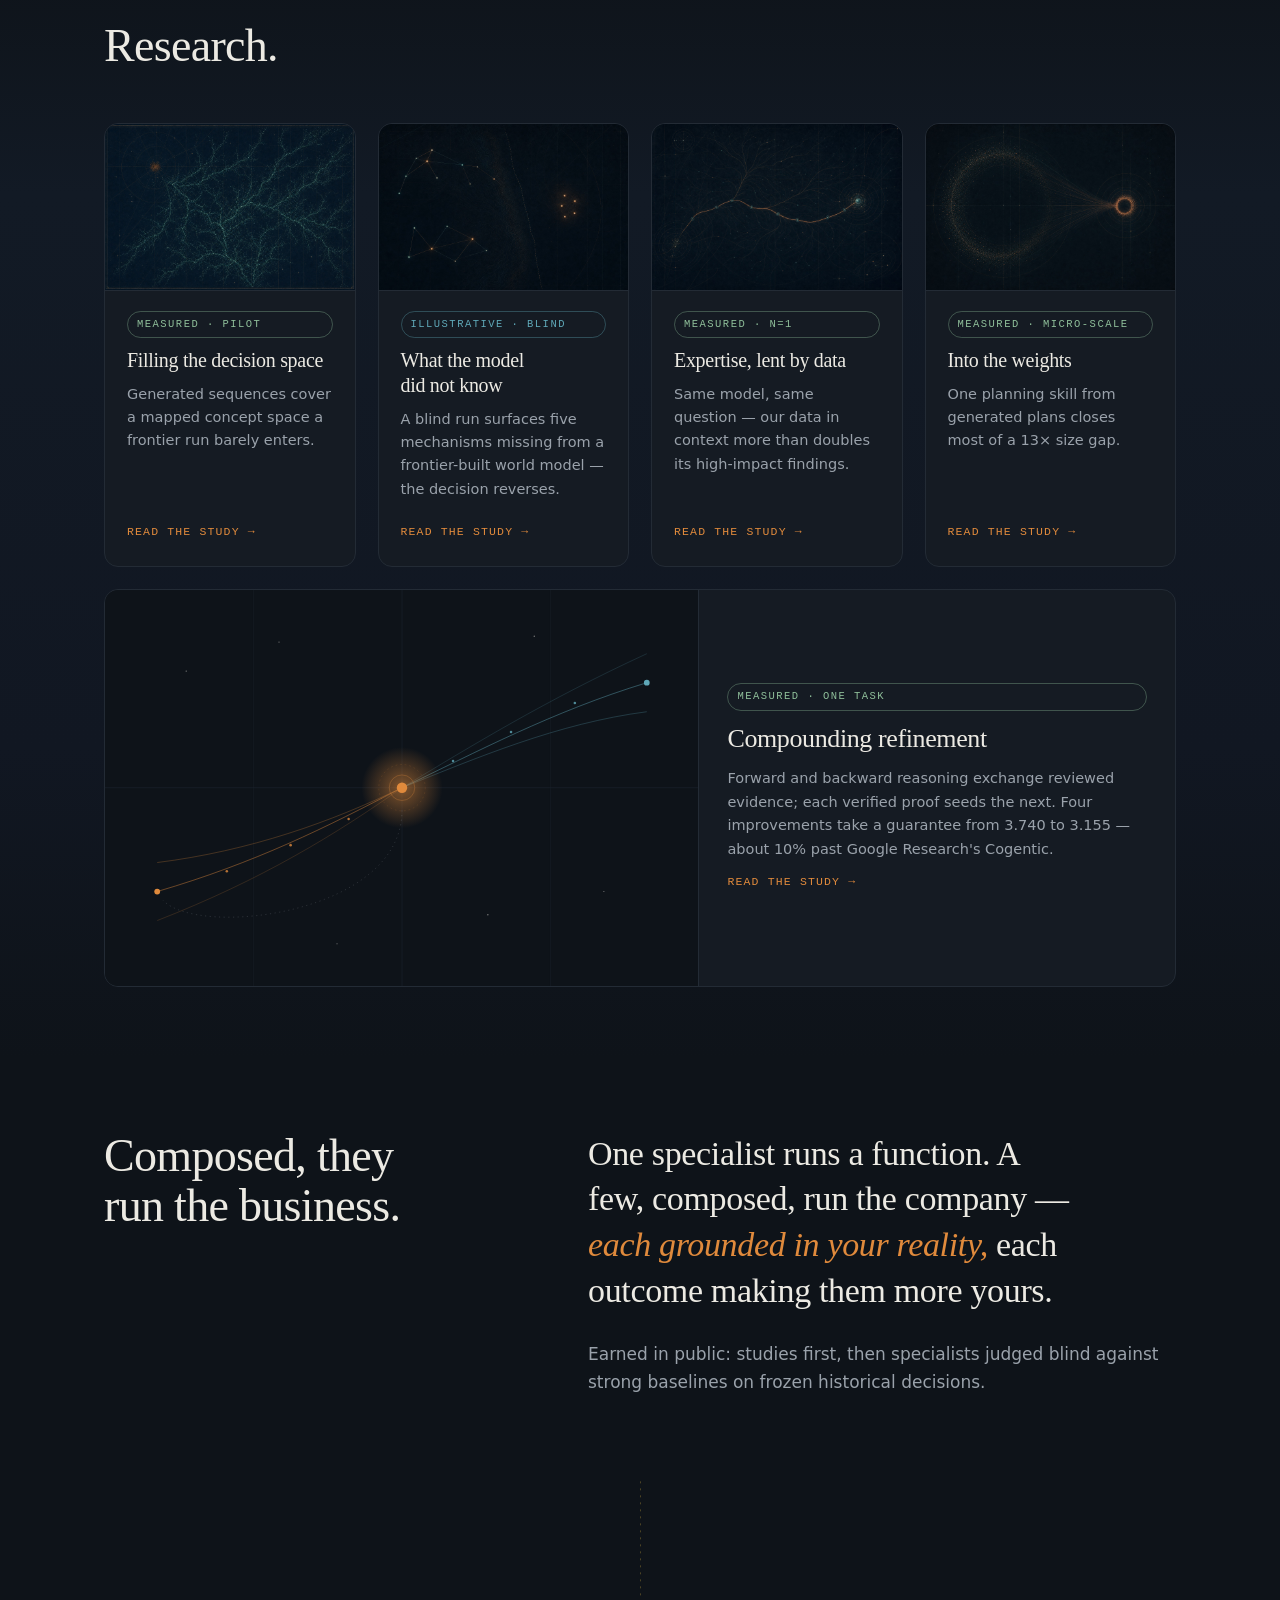
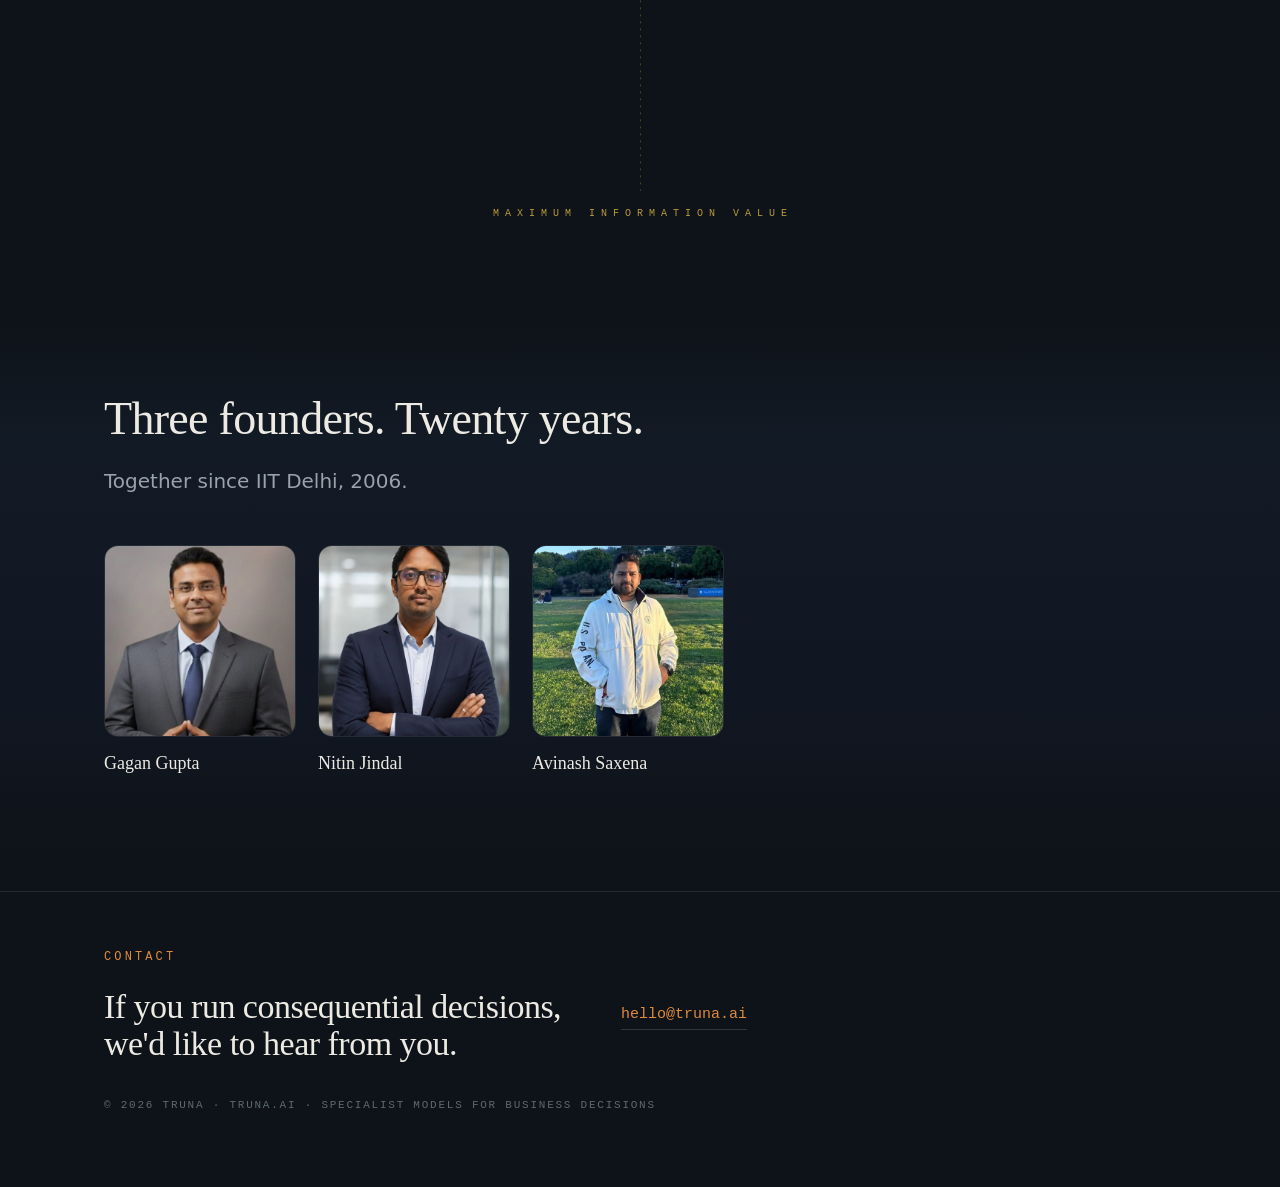
==== commit 7bff2be1: "Method: name the technology Recursive Mind Fields; meta description Co-authored-by: Cursor <cursorag" ====
--- a/index.html
+++ b/index.html
@@ -5,9 +5,9 @@
 <meta name="viewport" content="width=device-width, initial-scale=1">
 <link rel="icon" type="image/svg+xml" href="favicon.svg">
 <title>Truna — Expert models that compound your business</title>
-<meta name="description" content="Expert models, trained to compound your business — grounded in your company, surfacing what everyone else misses, sharper with every outcome.">
+<meta name="description" content="Expert models, trained to compound your business — built with Recursive Mind Fields, grounded in your company, surfacing what everyone else misses, sharper with every outcome.">
 <meta property="og:title" content="Truna">
-<meta property="og:description" content="Expert models, trained to compound your business · truna.ai">
+<meta property="og:description" content="Expert models, trained to compound your business. Built with Recursive Mind Fields · truna.ai">
 <meta property="og:image" content="https://truna.ai/assets/og.jpg">
 <meta property="og:url" content="https://truna.ai/">
 <meta name="twitter:card" content="summary_large_image">
@@ -117,8 +117,9 @@
   <div class="wrap">
     <h2 style="max-width:16em">Manufacture the experience.<br>Measure the coverage.<br>Ground it in the company.</h2>
     <p class="lede" style="margin-top:26px">Not synthetic text — <b>synthetic
-    experience</b>: worlds, decisions, consequences. Generation stops only when
-    measured coverage of the space saturates.</p>
+    experience</b>: worlds, decisions, consequences. Our <b>Recursive Mind Fields</b>
+    technology generates it recursively — every scenario opens the next, followed to
+    its consequences — and stops only when measured coverage of the space saturates.</p>
 
     <figure class="meetfig" style="margin-top:-96px;position:relative;z-index:1">
       <canvas id="mani" style="pointer-events:none" aria-label="A waving wireframe surface whose grid deforms with its curvature, one region rising into a glowing peak"></canvas>
@@ -130,7 +131,7 @@
       <div class="step">
         <span class="n">I</span>
         <h3>Map the space</h3>
-        <p>The machine maps the decision space as it explores it — including
+        <p>Recursive Mind Fields maps the decision space as it explores it — including
         what hasn't happened yet.</p>
       </div>
       <div class="step">
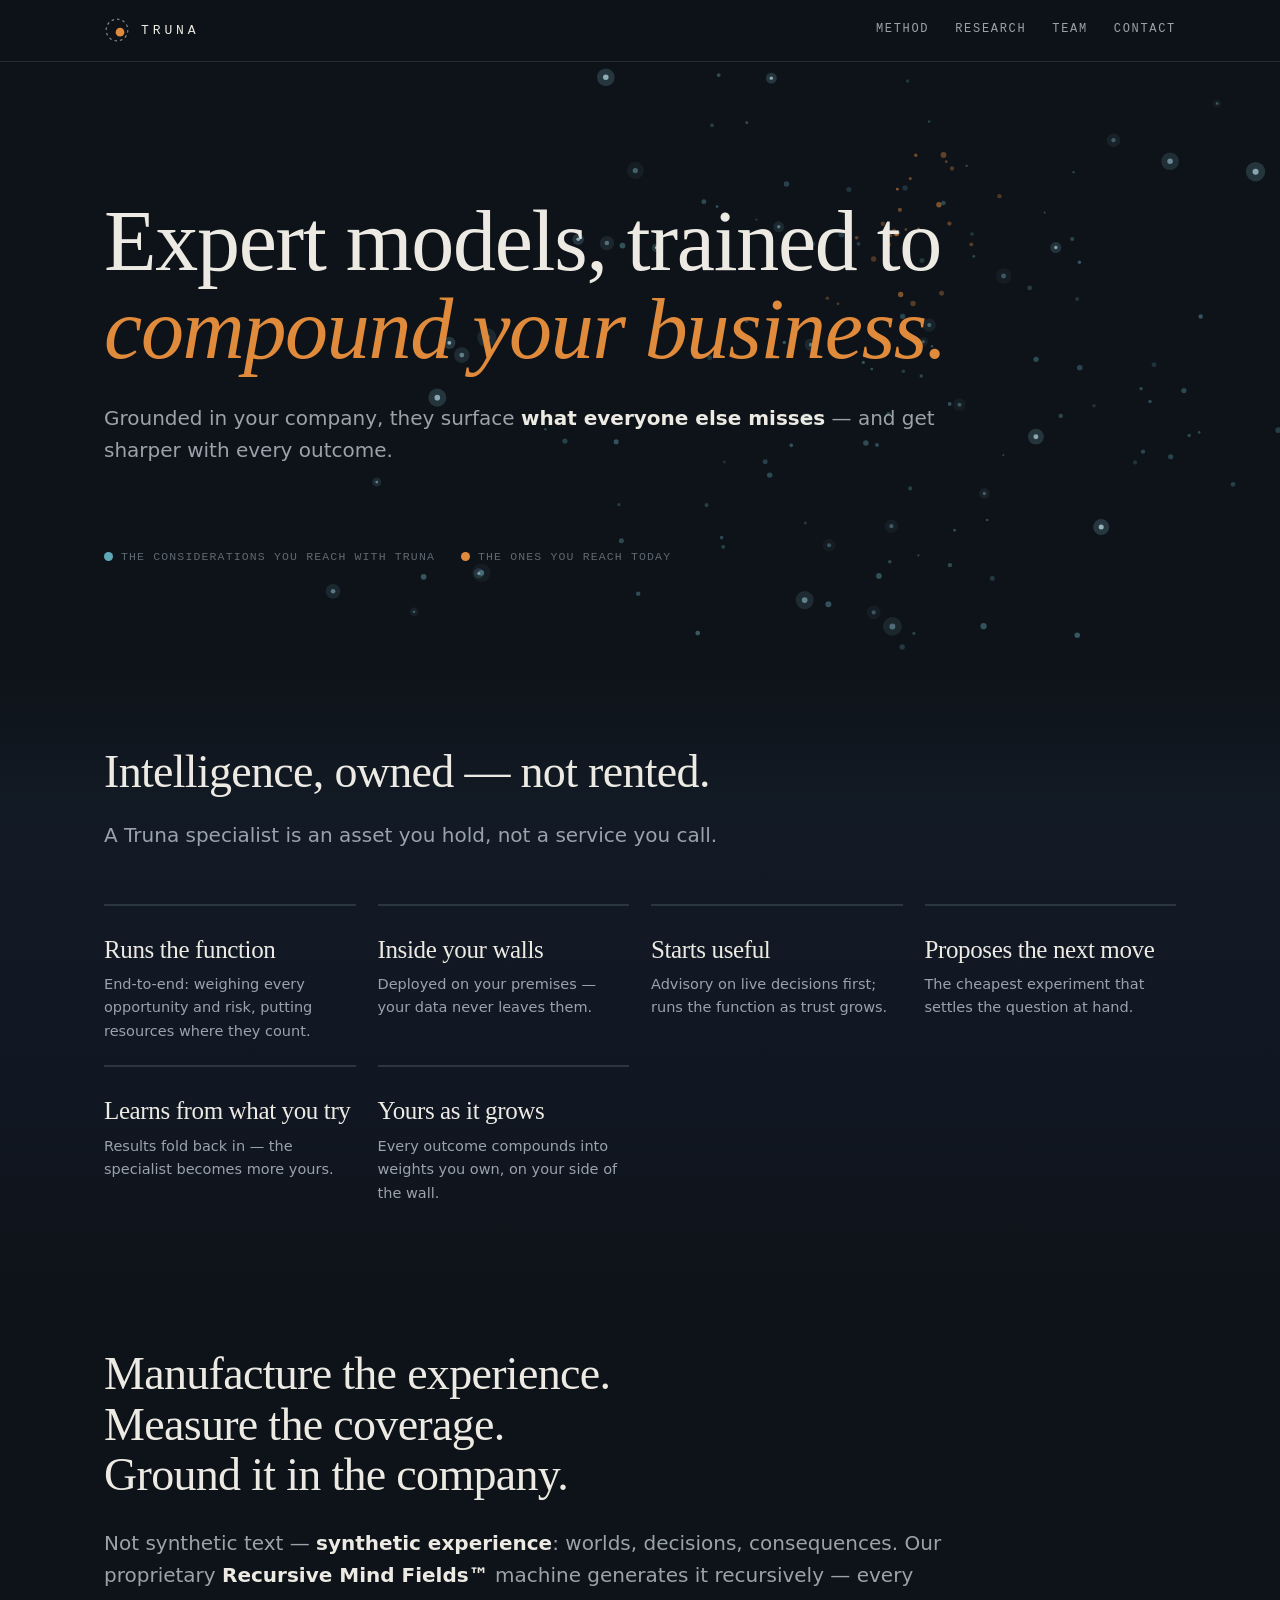
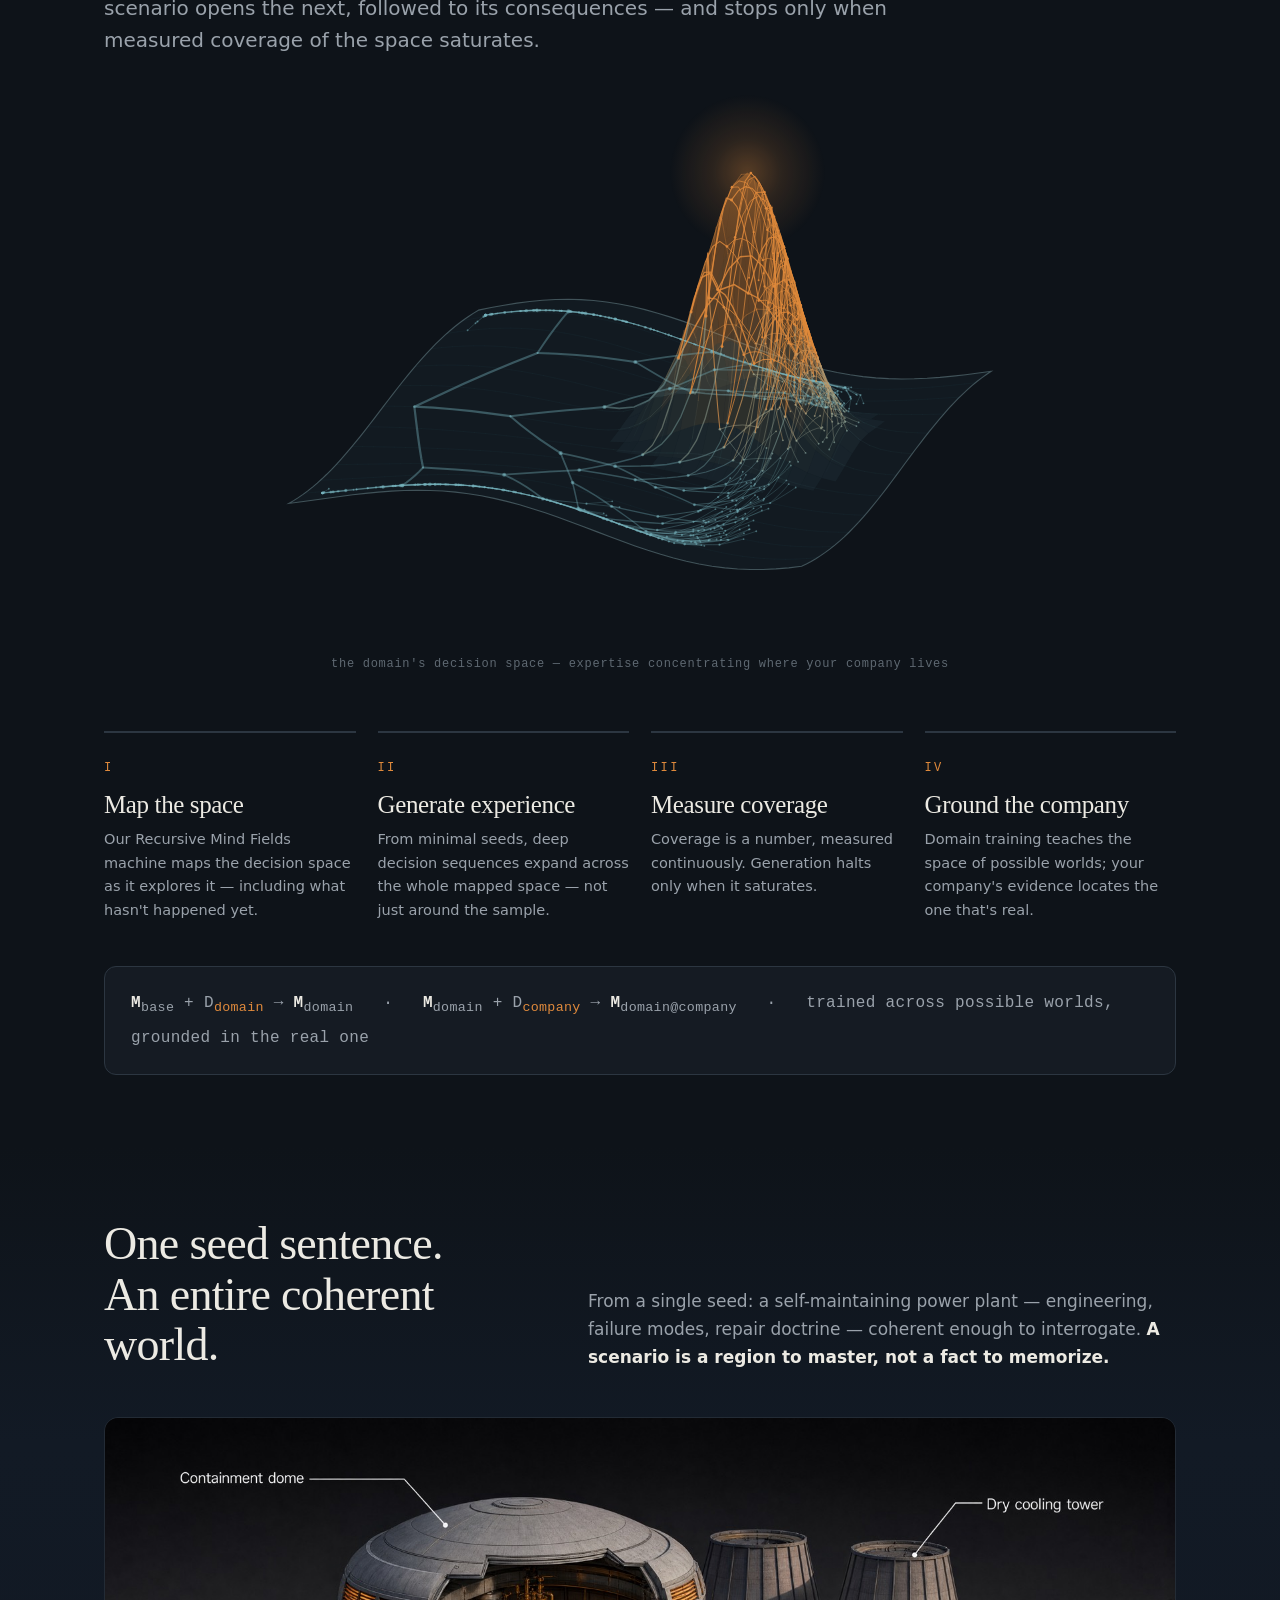
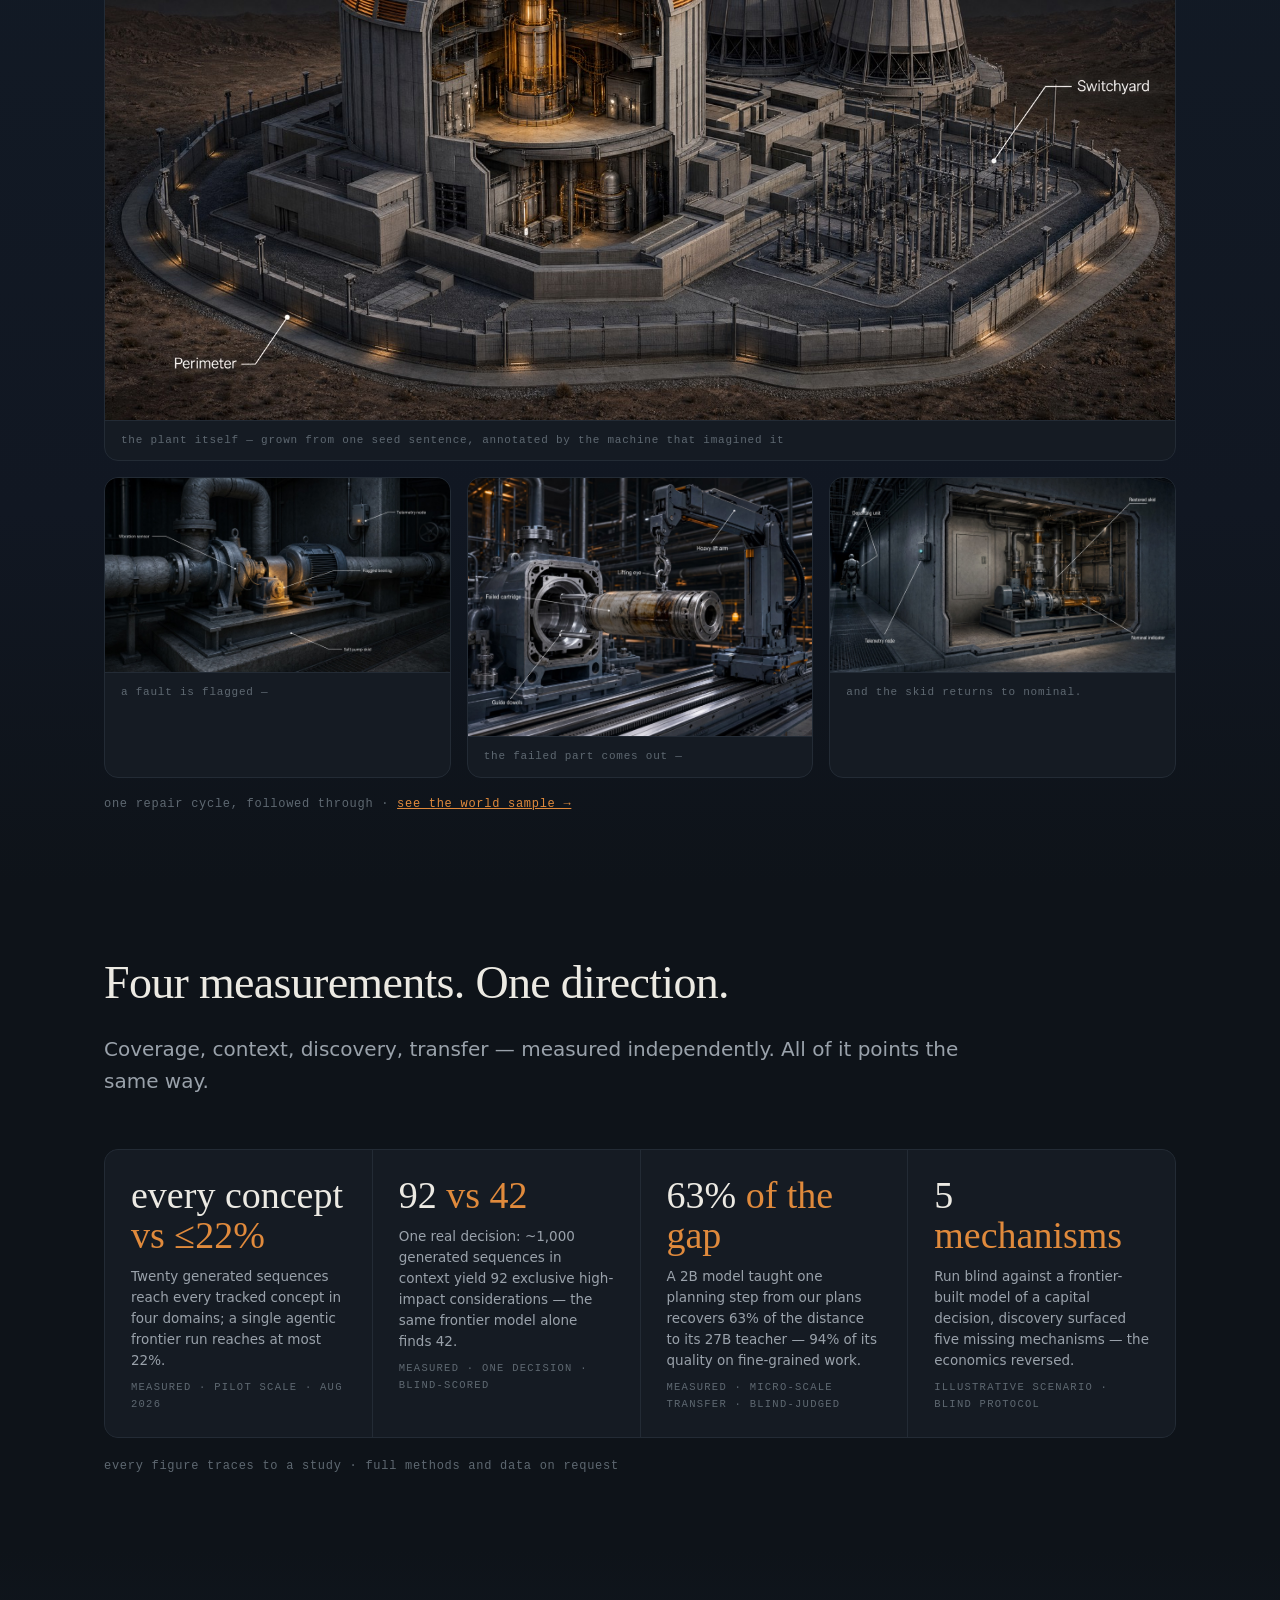
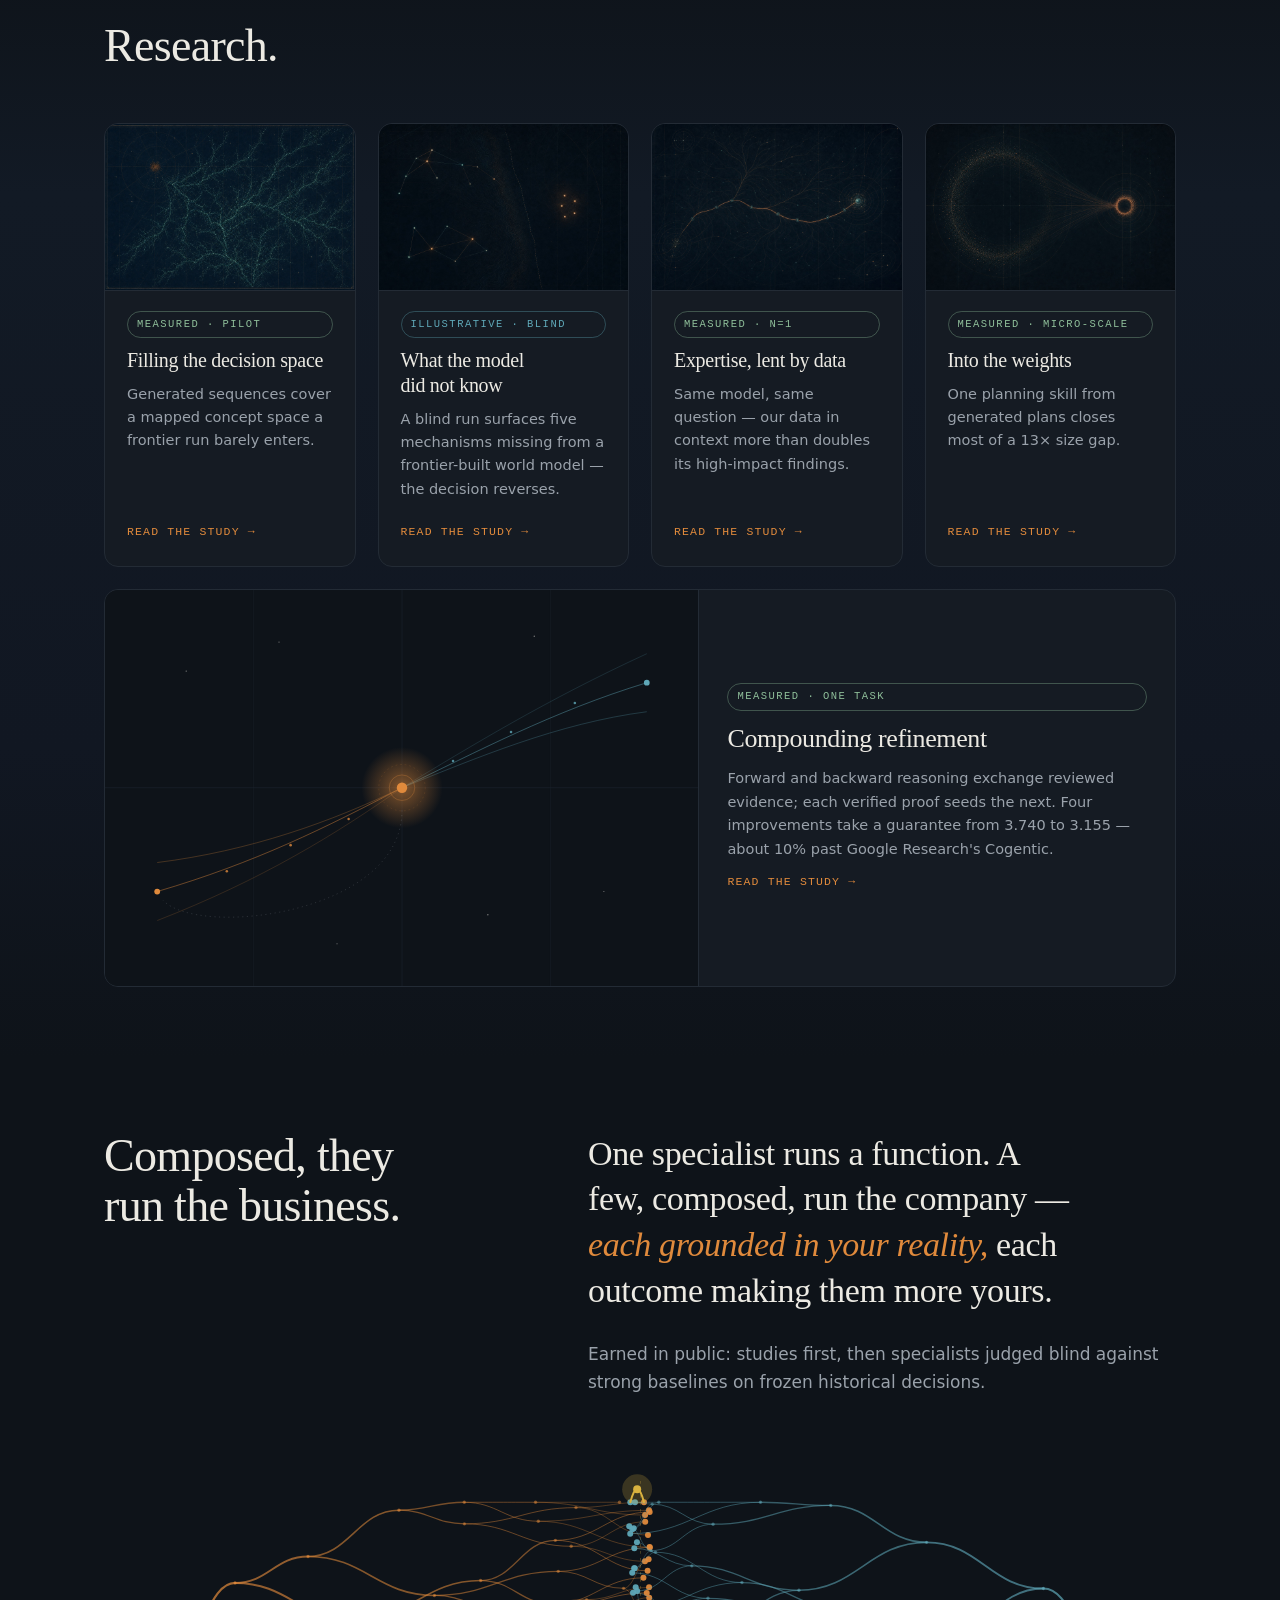
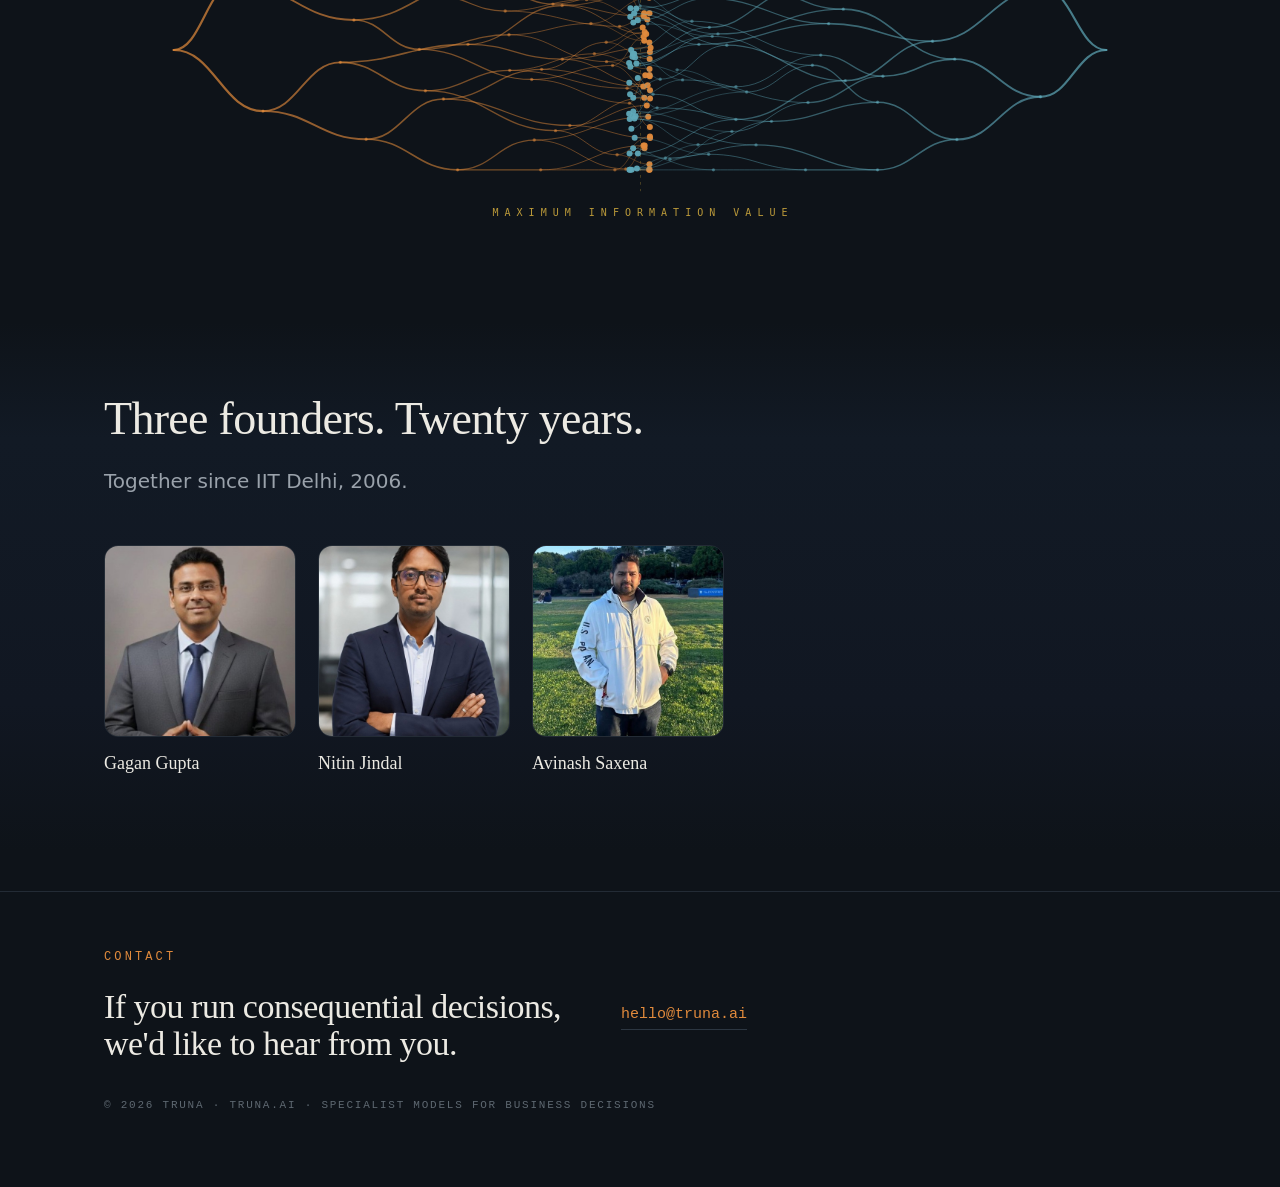
==== commit 67fb82c3: "Recursive Mind Fields: proprietary machine, trademark mark Co-authored-by: Cursor <cursoragent@curso" ====
--- a/index.html
+++ b/index.html
@@ -5,9 +5,9 @@
 <meta name="viewport" content="width=device-width, initial-scale=1">
 <link rel="icon" type="image/svg+xml" href="favicon.svg">
 <title>Truna — Expert models that compound your business</title>
-<meta name="description" content="Expert models, trained to compound your business — built with Recursive Mind Fields, grounded in your company, surfacing what everyone else misses, sharper with every outcome.">
+<meta name="description" content="Expert models, trained to compound your business — built on our proprietary Recursive Mind Fields™ machine, grounded in your company, surfacing what everyone else misses, sharper with every outcome.">
 <meta property="og:title" content="Truna">
-<meta property="og:description" content="Expert models, trained to compound your business. Built with Recursive Mind Fields · truna.ai">
+<meta property="og:description" content="Expert models, trained to compound your business. Built on our proprietary Recursive Mind Fields™ machine · truna.ai">
 <meta property="og:image" content="https://truna.ai/assets/og.jpg">
 <meta property="og:url" content="https://truna.ai/">
 <meta name="twitter:card" content="summary_large_image">
@@ -117,8 +117,8 @@
   <div class="wrap">
     <h2 style="max-width:16em">Manufacture the experience.<br>Measure the coverage.<br>Ground it in the company.</h2>
     <p class="lede" style="margin-top:26px">Not synthetic text — <b>synthetic
-    experience</b>: worlds, decisions, consequences. Our <b>Recursive Mind Fields</b>
-    technology generates it recursively — every scenario opens the next, followed to
+    experience</b>: worlds, decisions, consequences. Our proprietary <b>Recursive Mind Fields&trade;</b>
+    machine generates it recursively — every scenario opens the next, followed to
     its consequences — and stops only when measured coverage of the space saturates.</p>
 
     <figure class="meetfig" style="margin-top:-96px;position:relative;z-index:1">
@@ -131,7 +131,7 @@
       <div class="step">
         <span class="n">I</span>
         <h3>Map the space</h3>
-        <p>Recursive Mind Fields maps the decision space as it explores it — including
+        <p>Our Recursive Mind Fields machine maps the decision space as it explores it — including
         what hasn't happened yet.</p>
       </div>
       <div class="step">
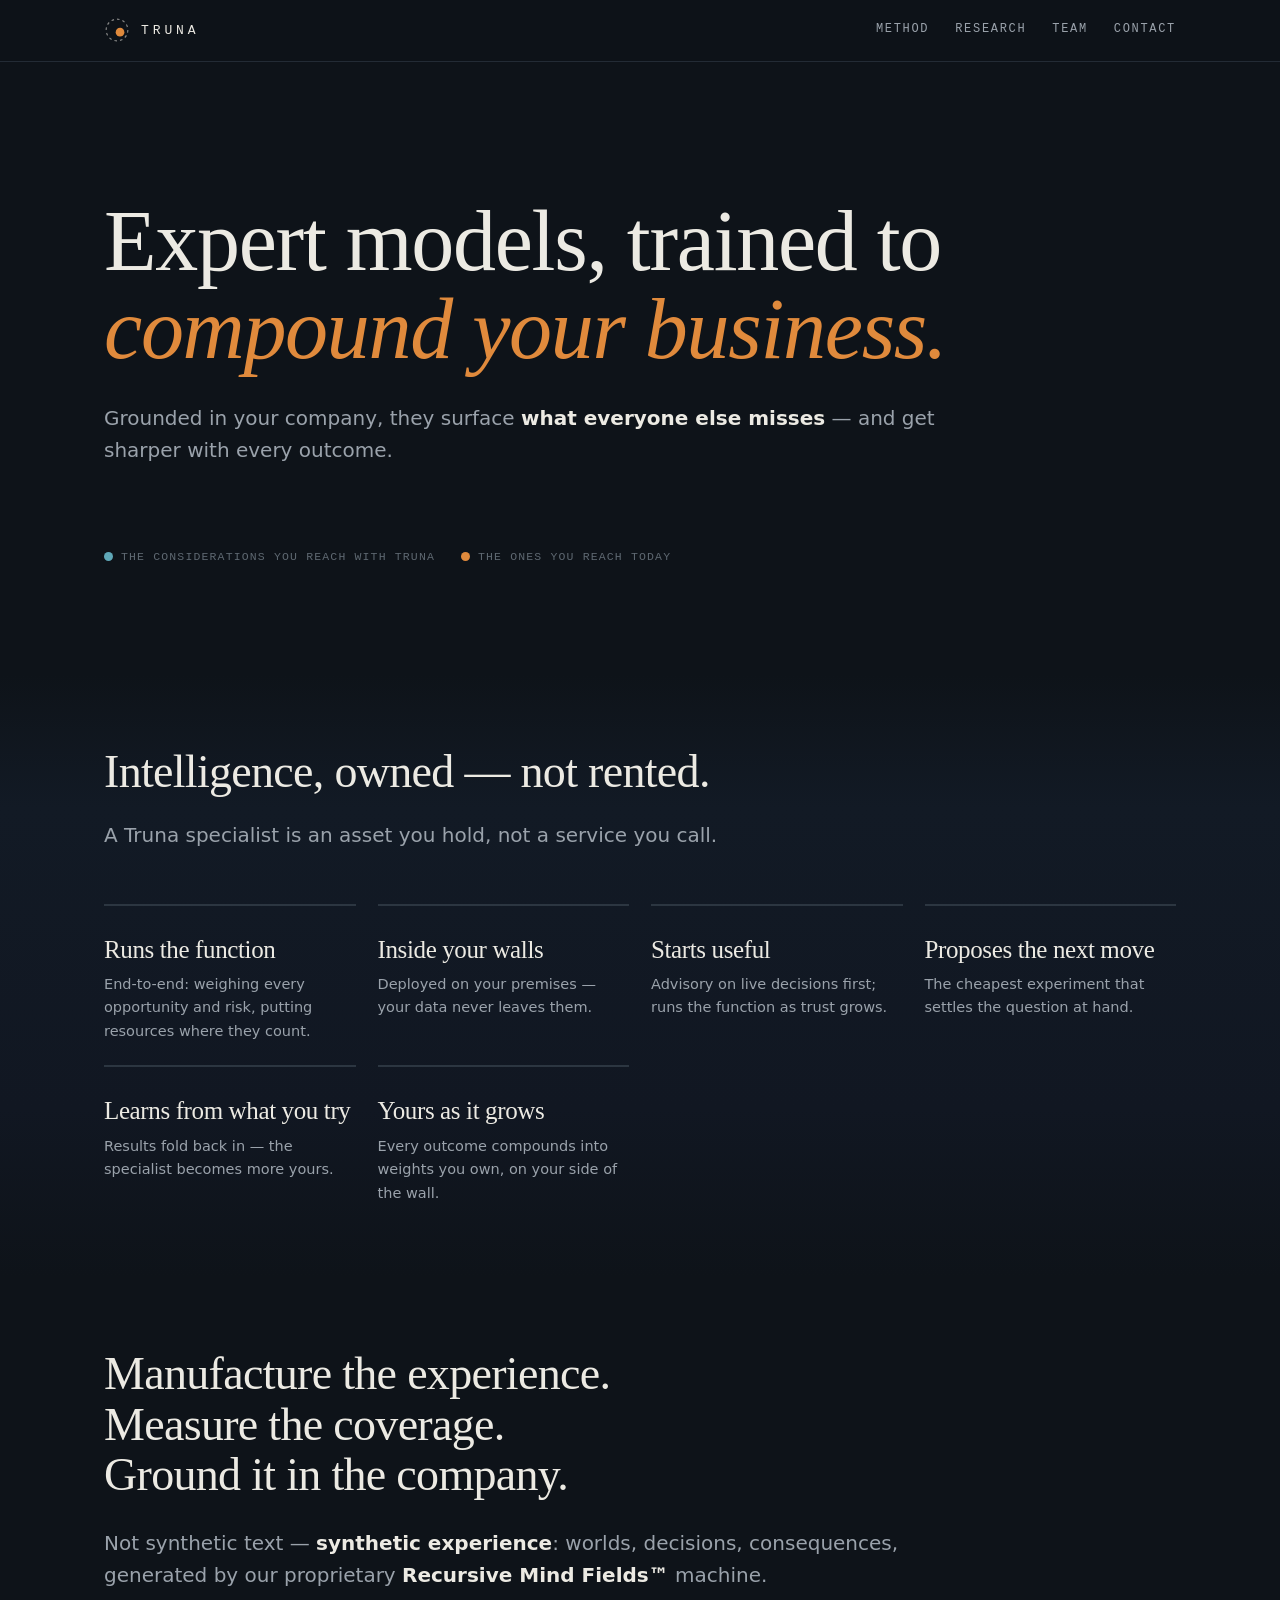
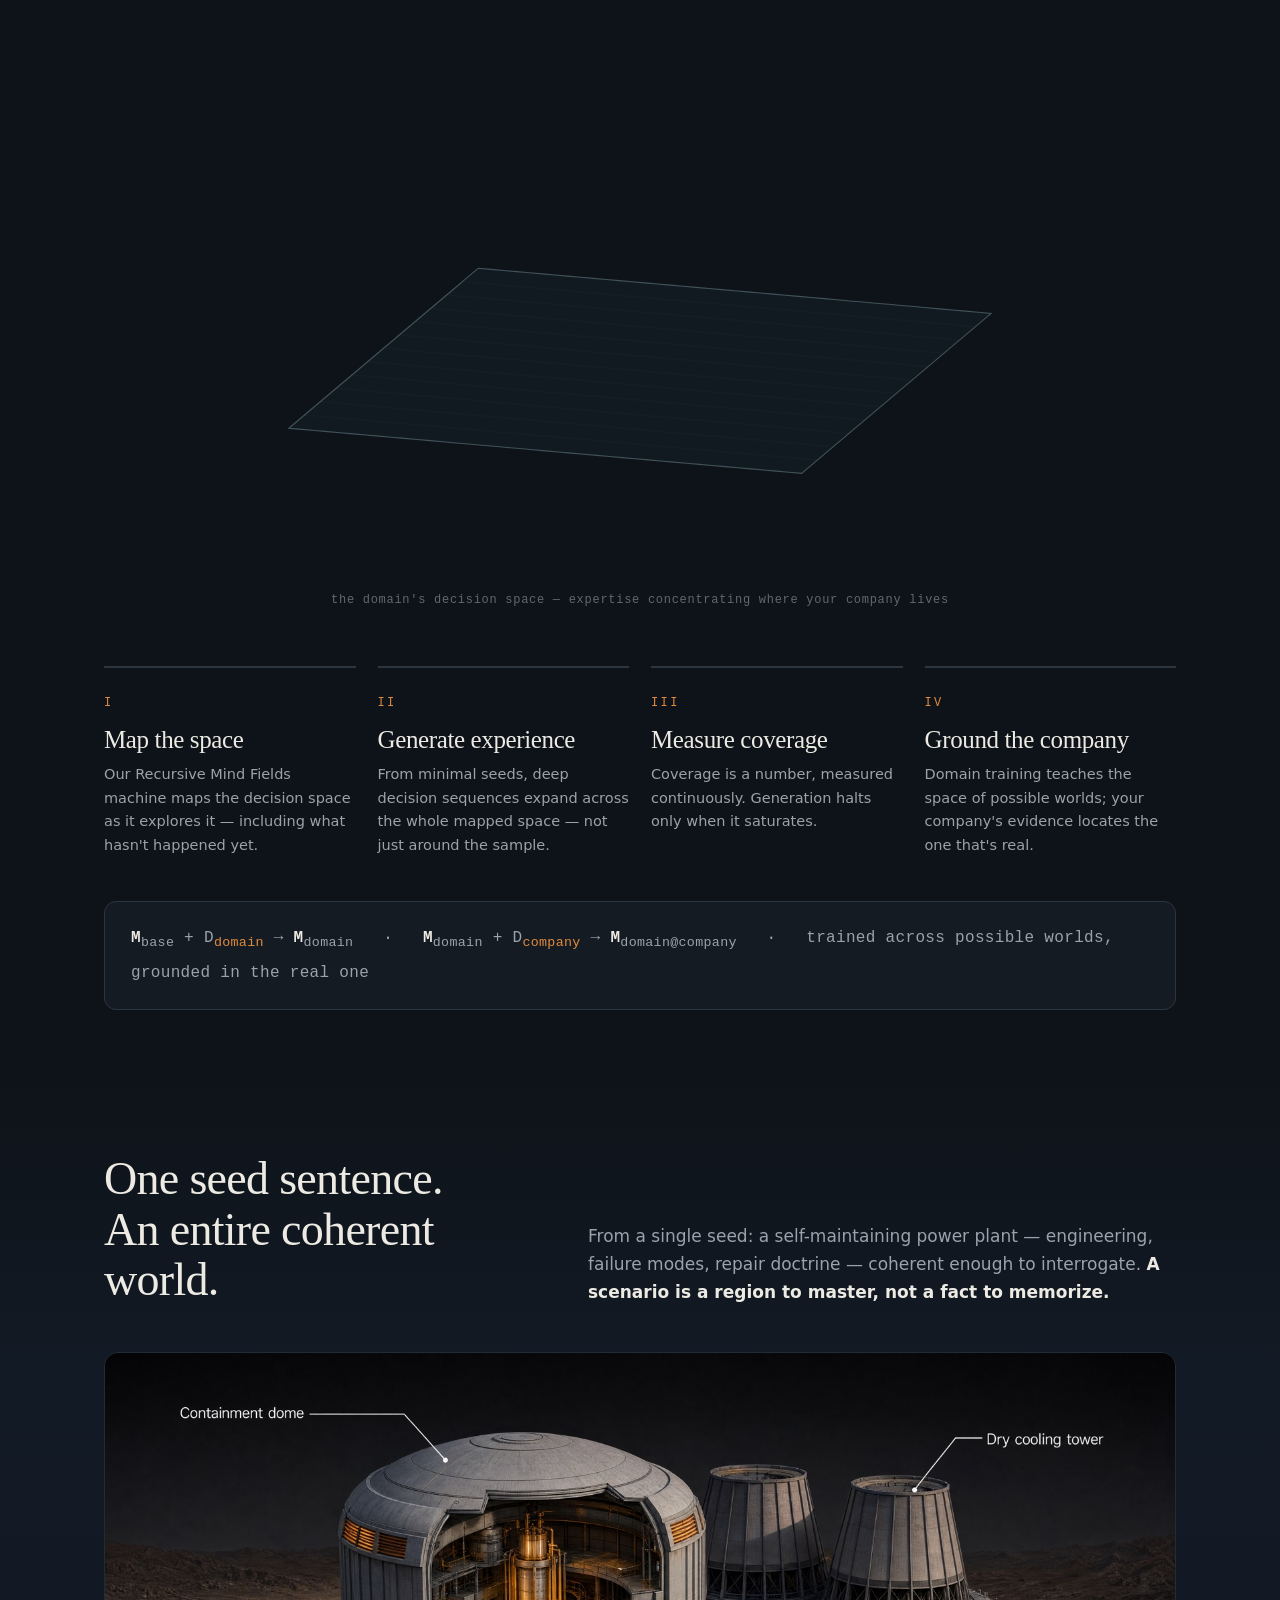
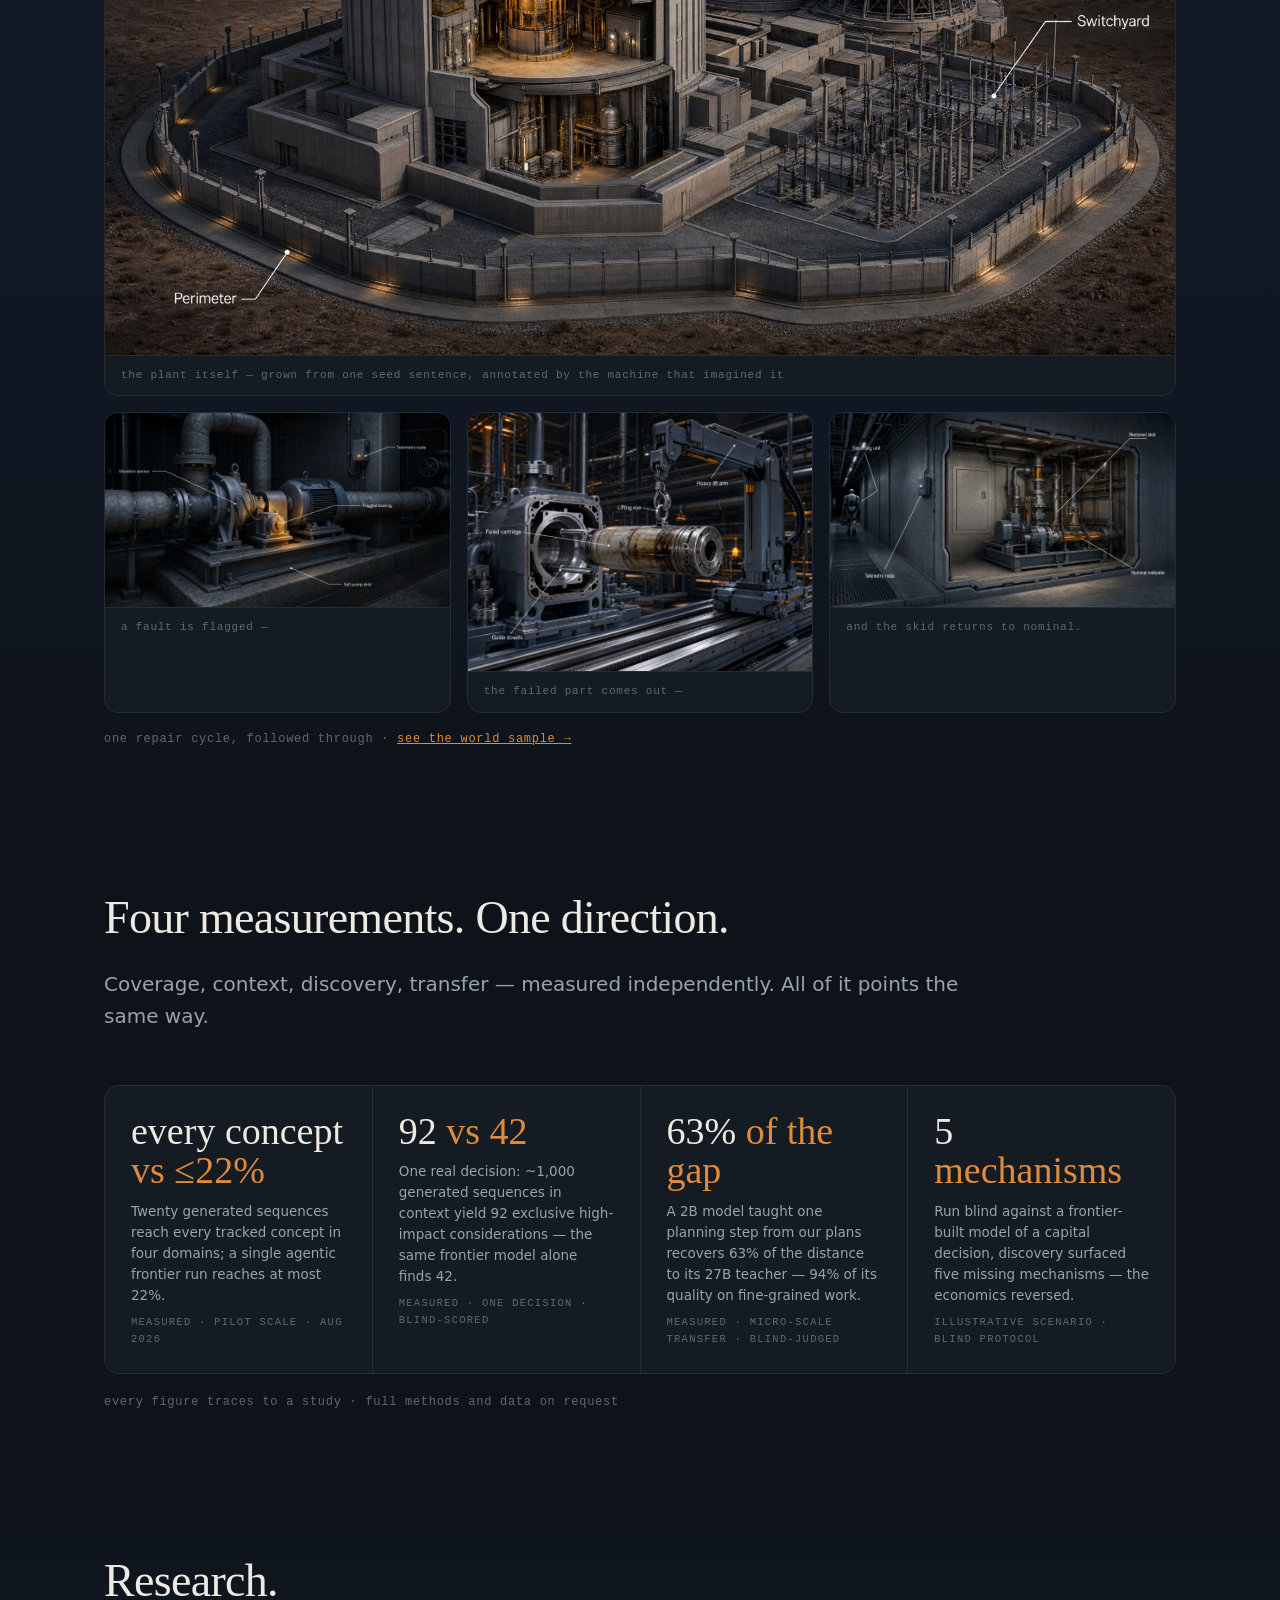
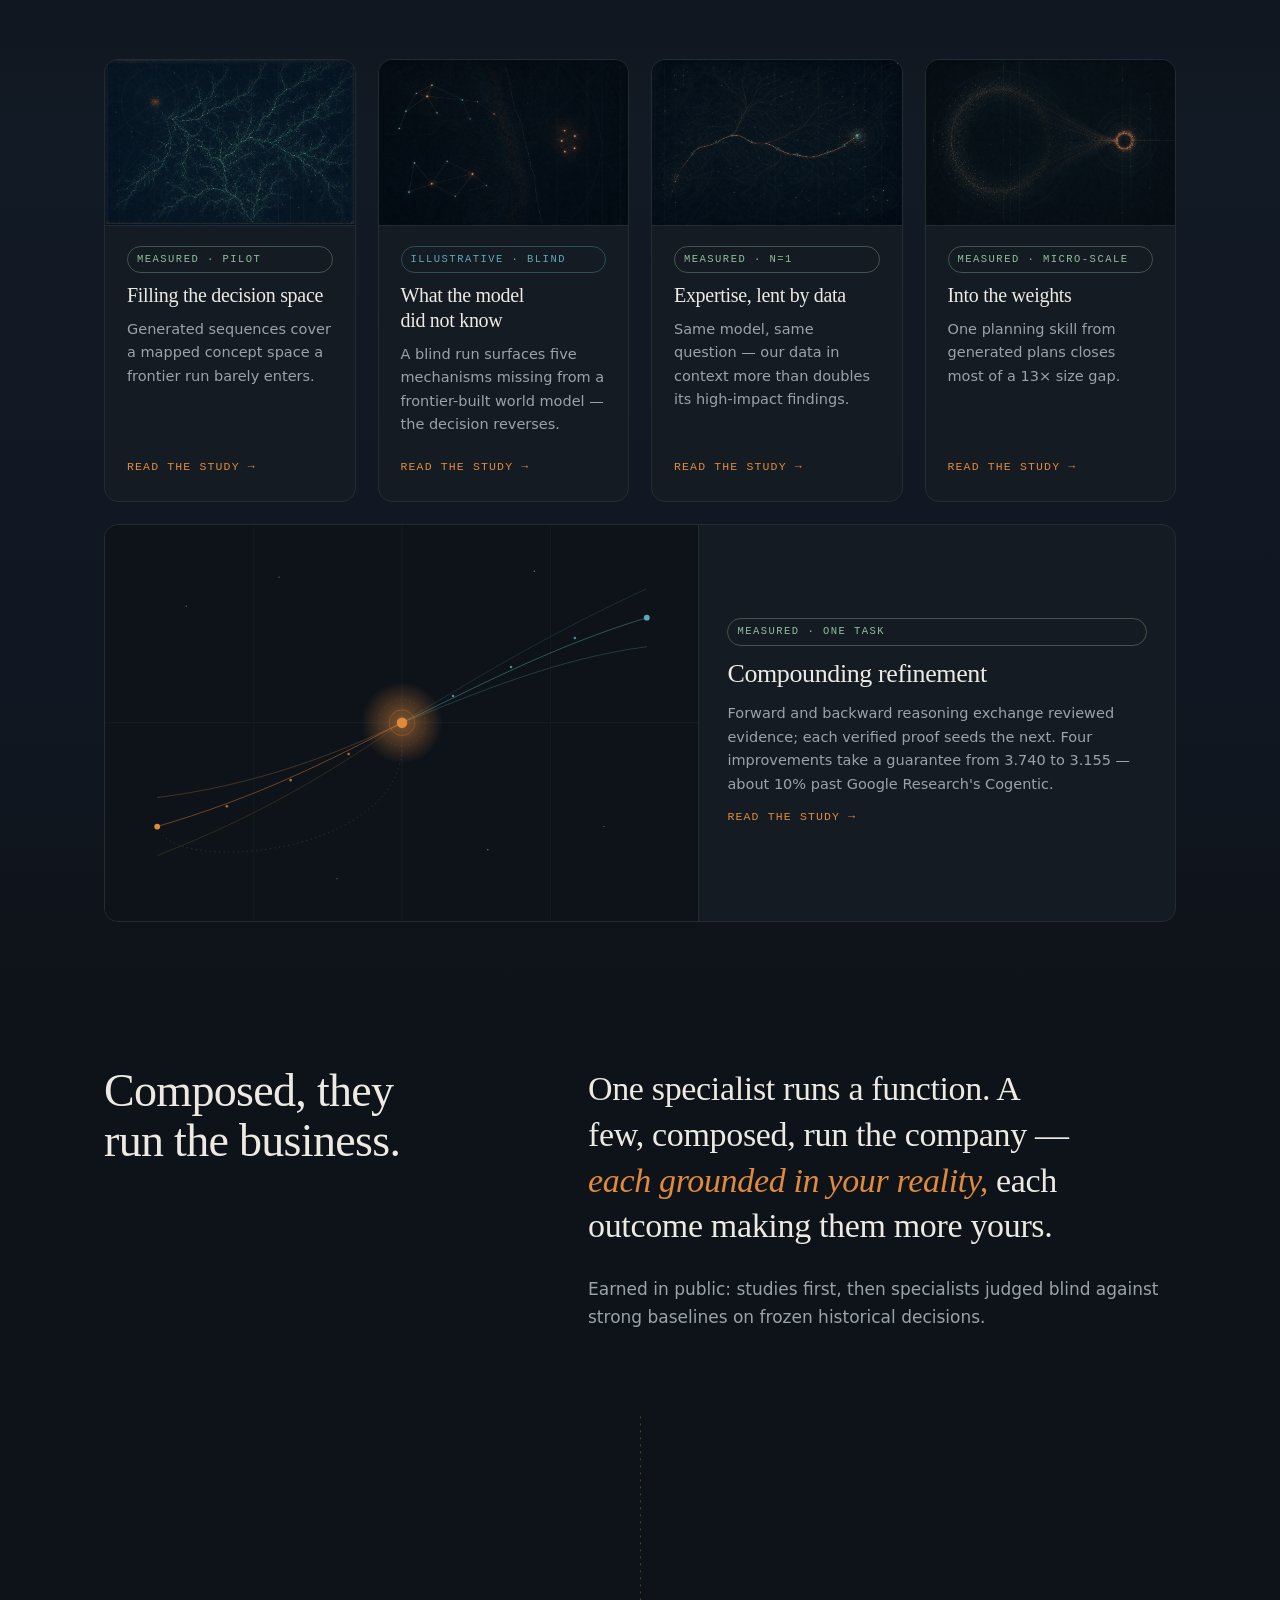
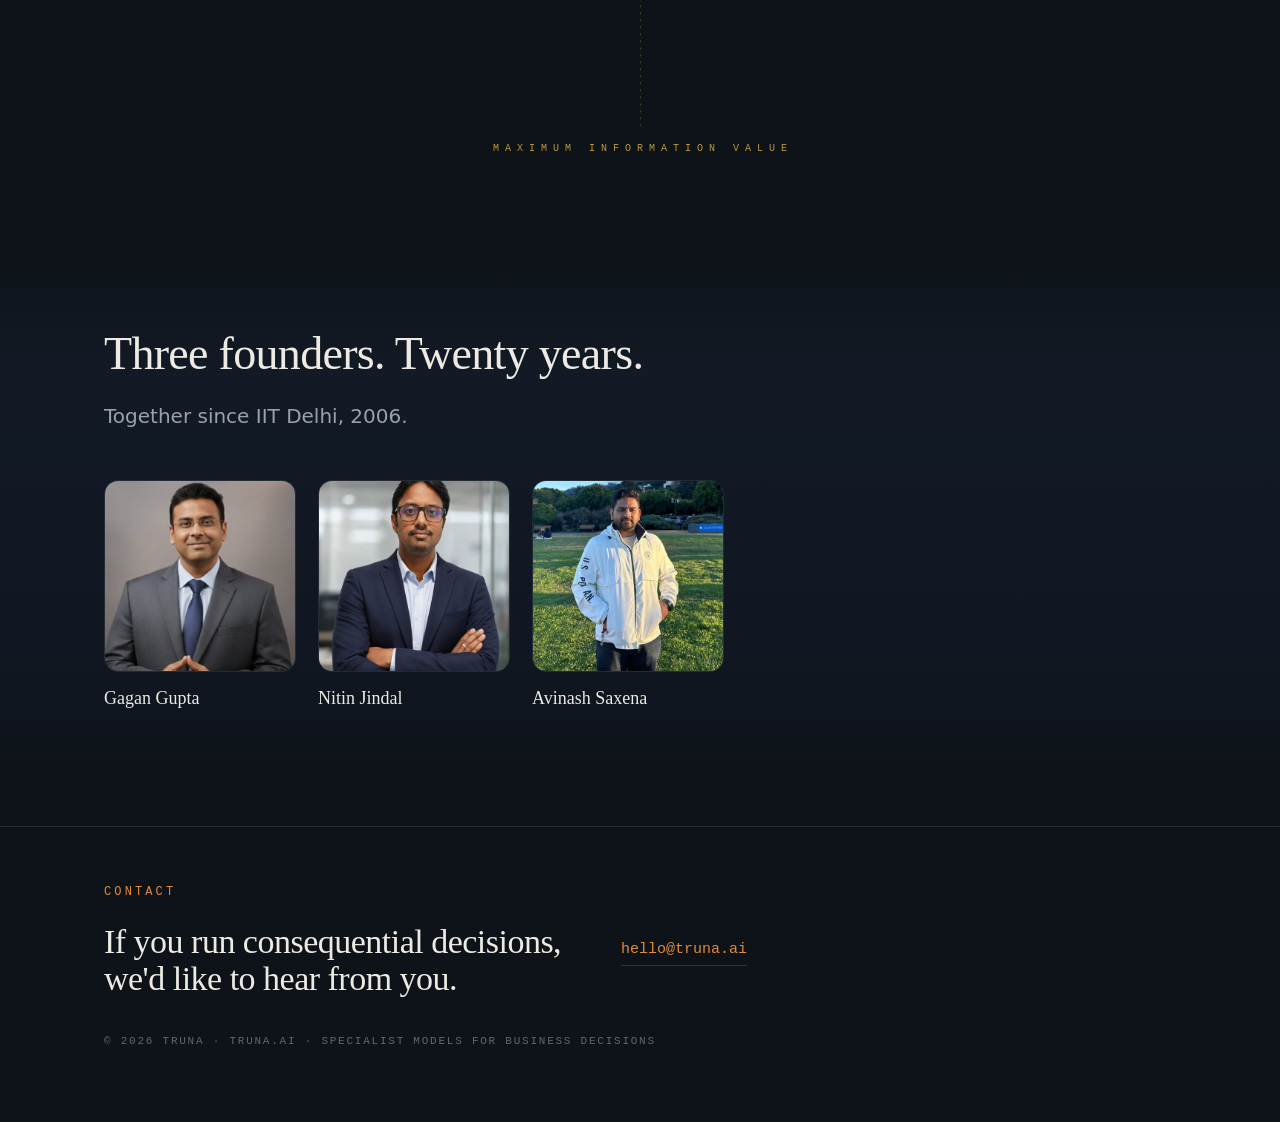
==== commit becaaf94: "Method: Recursive Mind Fields as name plus outcome Co-authored-by: Cursor <cursoragent@cursor.com>" ====
--- a/index.html
+++ b/index.html
@@ -117,9 +117,8 @@
   <div class="wrap">
     <h2 style="max-width:16em">Manufacture the experience.<br>Measure the coverage.<br>Ground it in the company.</h2>
     <p class="lede" style="margin-top:26px">Not synthetic text — <b>synthetic
-    experience</b>: worlds, decisions, consequences. Our proprietary <b>Recursive Mind Fields&trade;</b>
-    machine generates it recursively — every scenario opens the next, followed to
-    its consequences — and stops only when measured coverage of the space saturates.</p>
+    experience</b>: worlds, decisions, consequences, generated by our proprietary
+    <b>Recursive Mind Fields&trade;</b> machine.</p>
 
     <figure class="meetfig" style="margin-top:-96px;position:relative;z-index:1">
       <canvas id="mani" style="pointer-events:none" aria-label="A waving wireframe surface whose grid deforms with its curvature, one region rising into a glowing peak"></canvas>
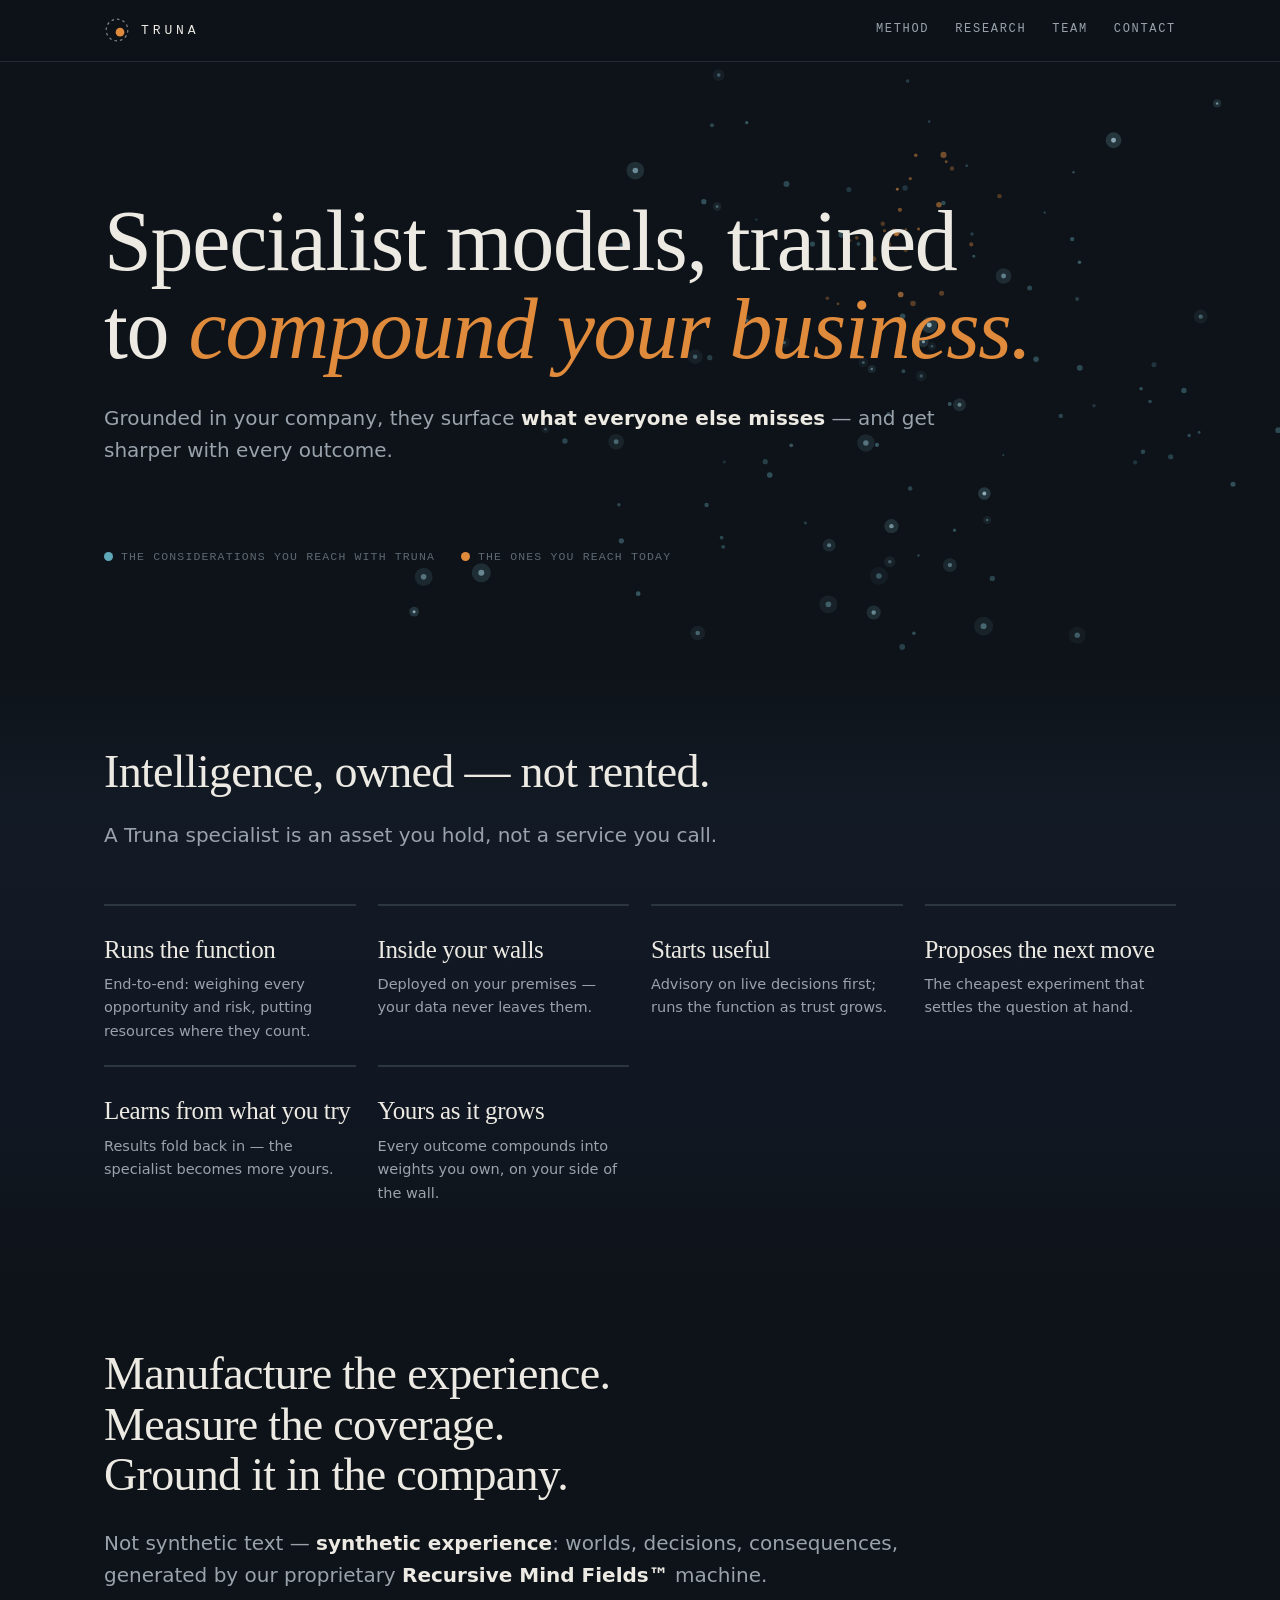
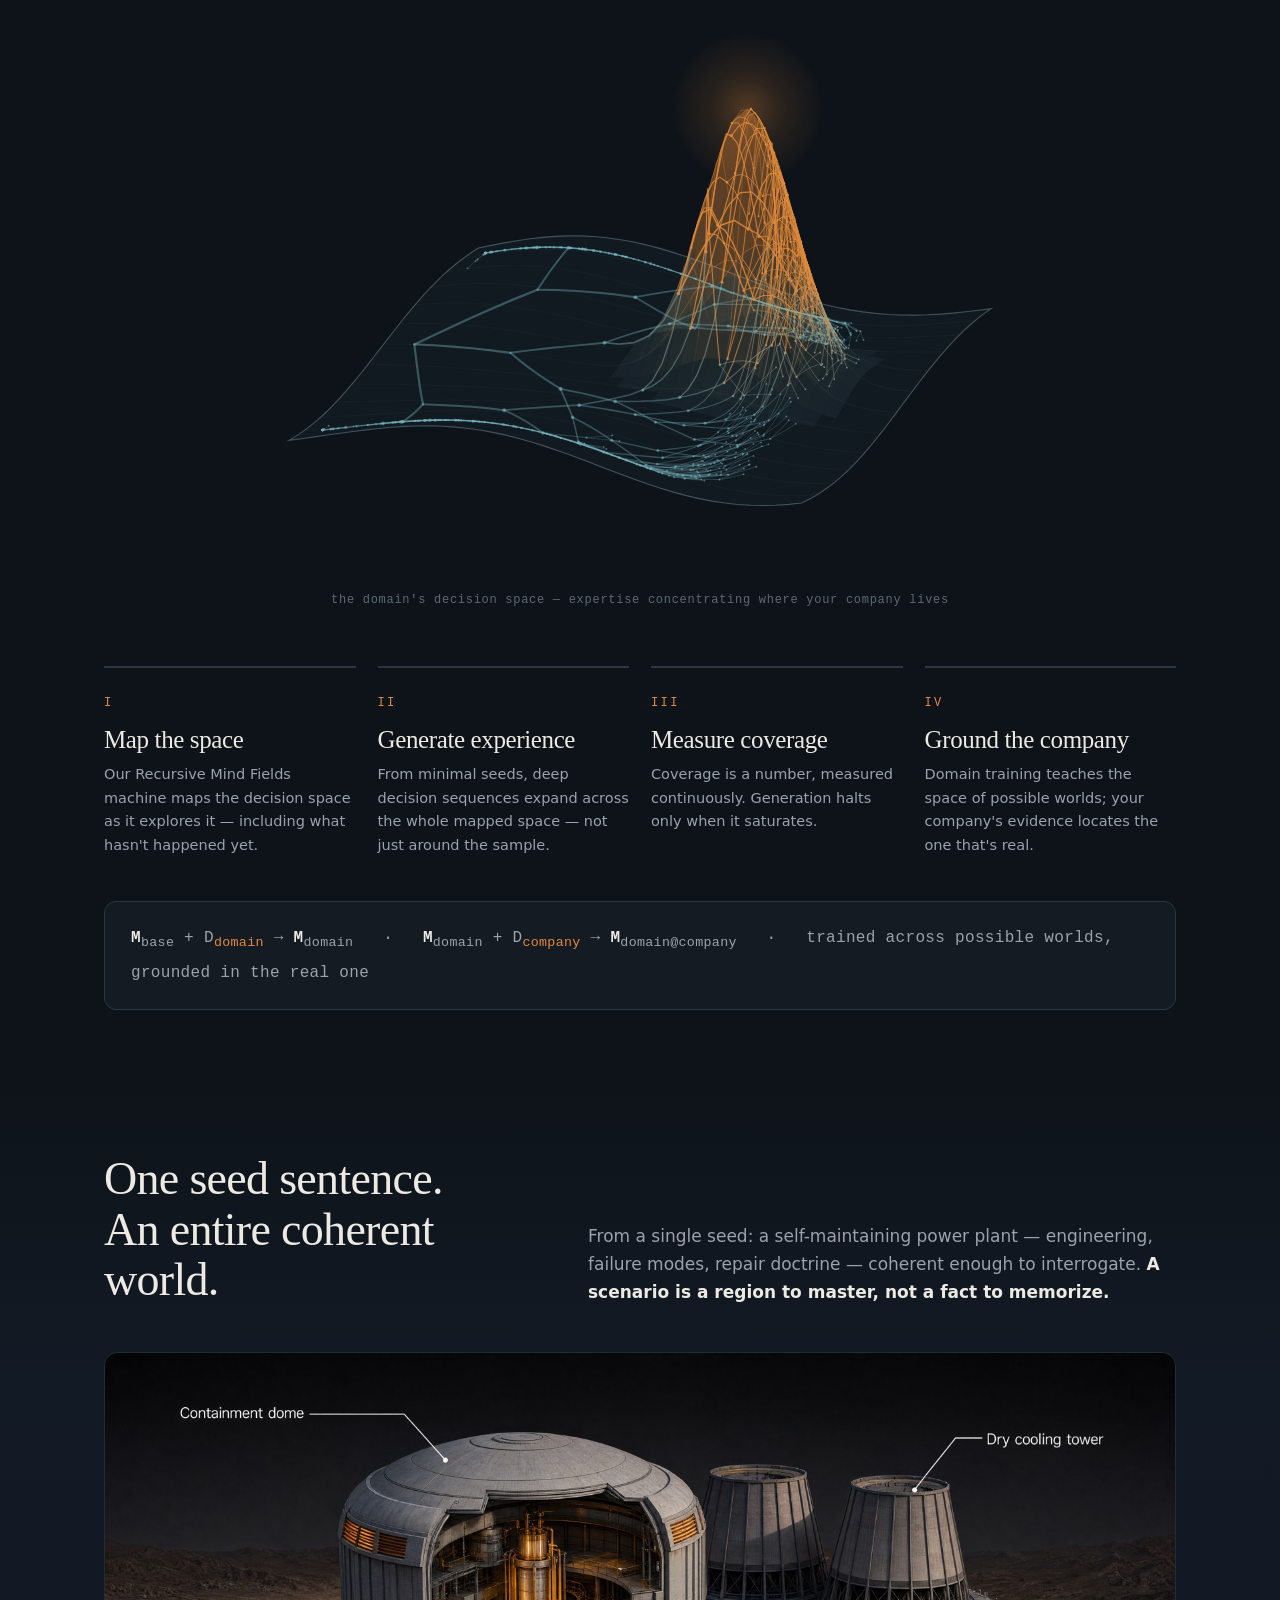
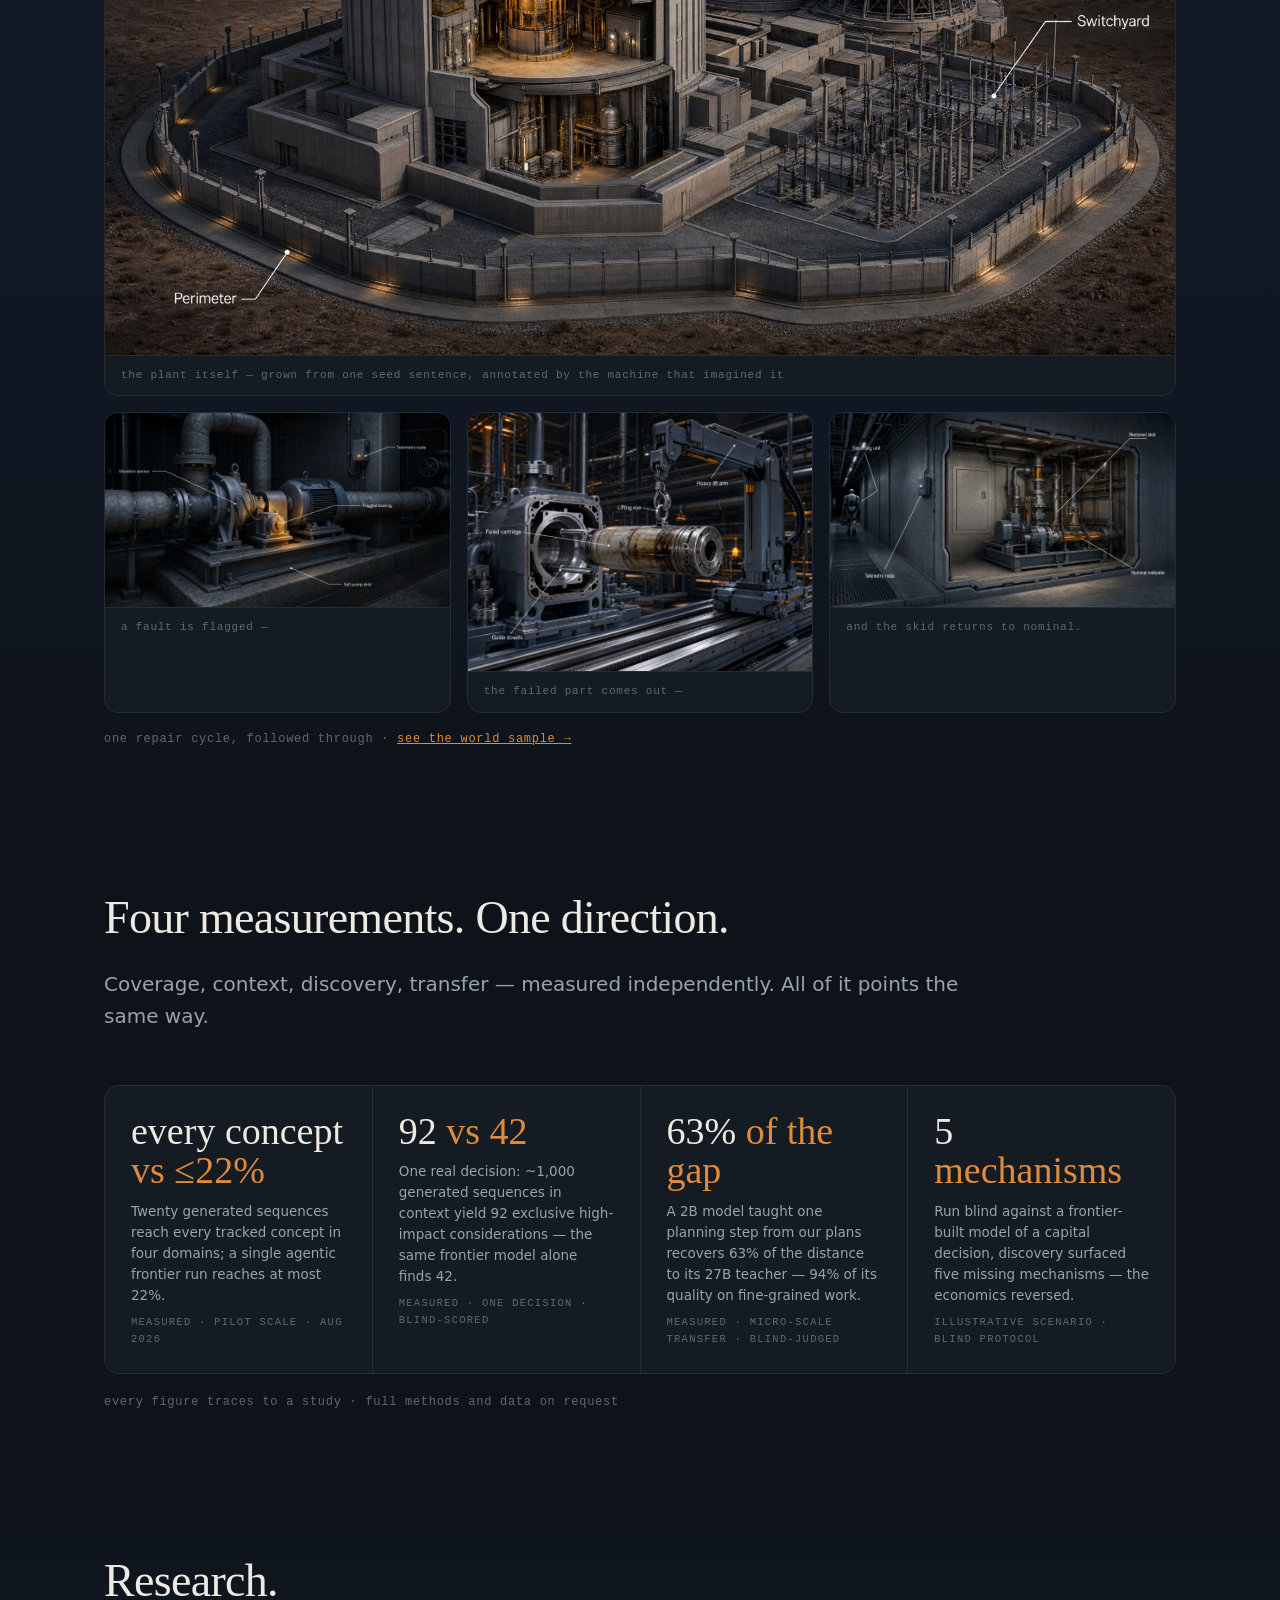
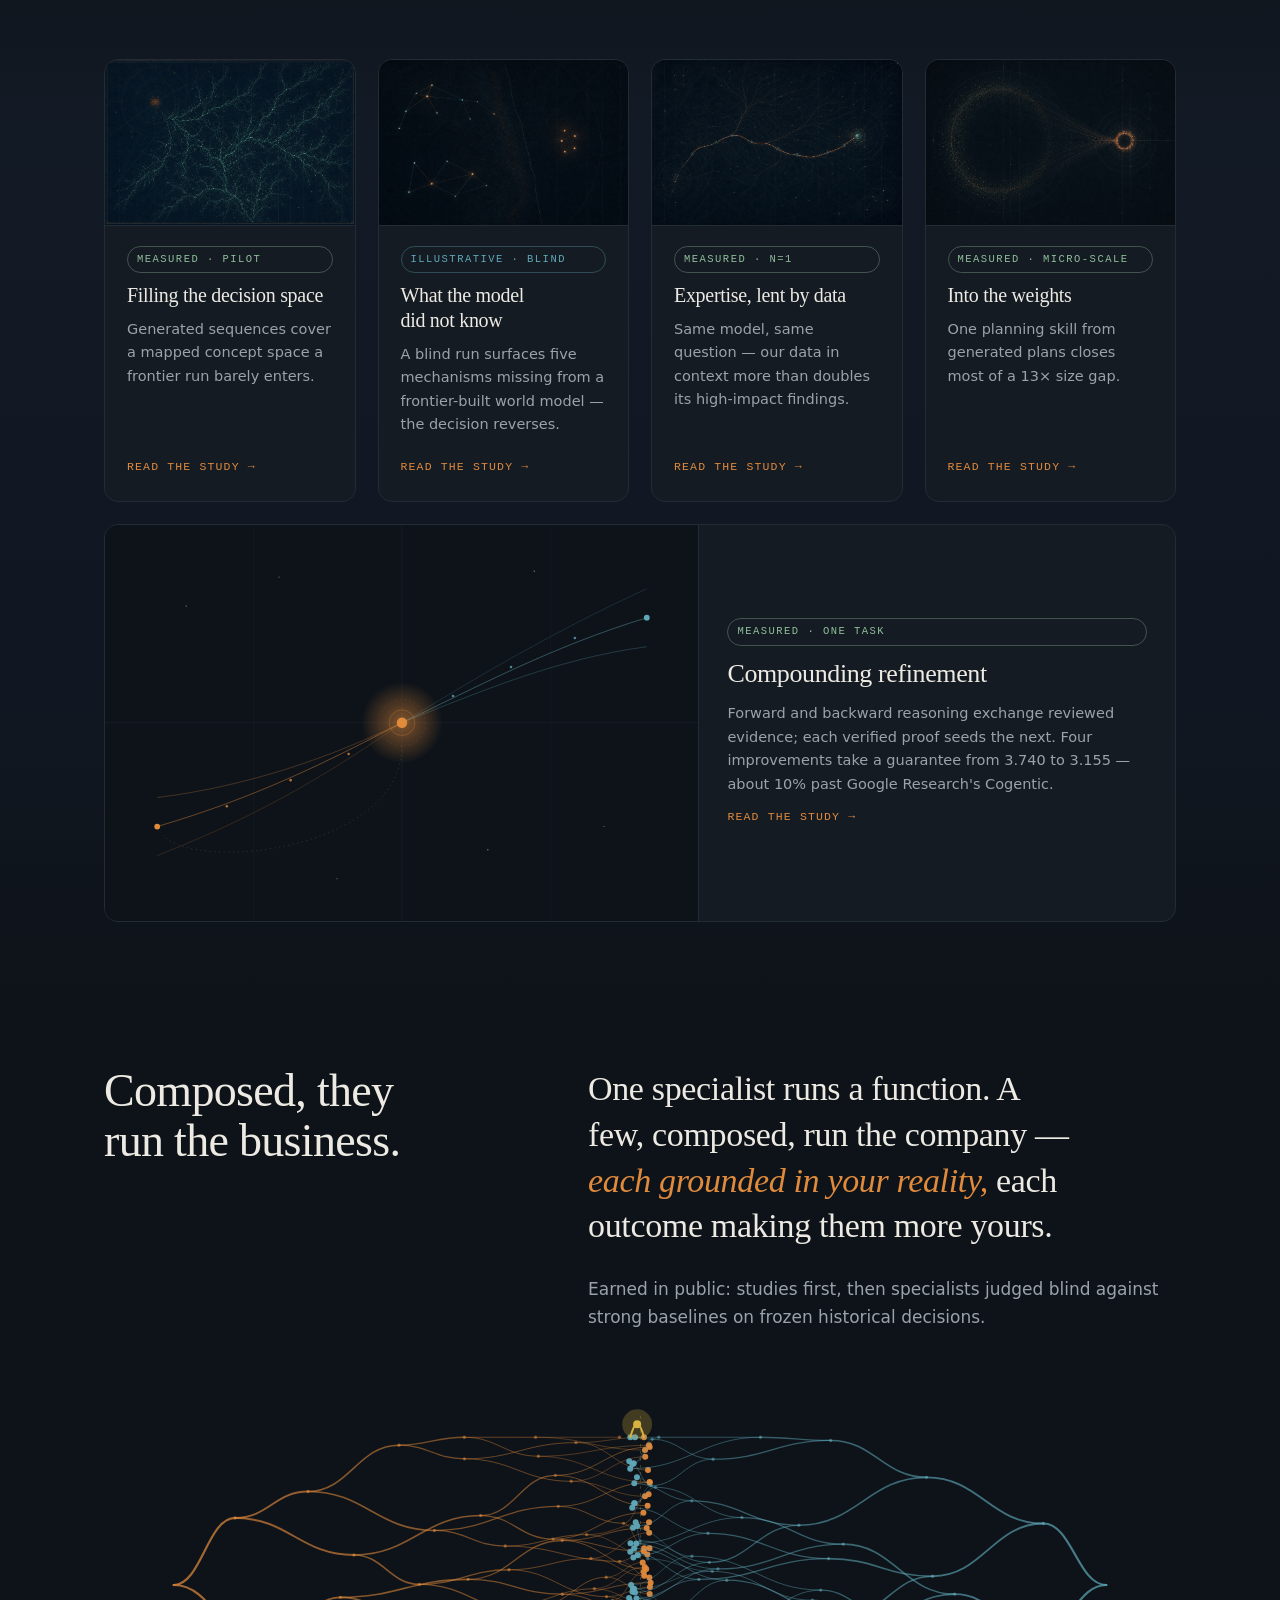
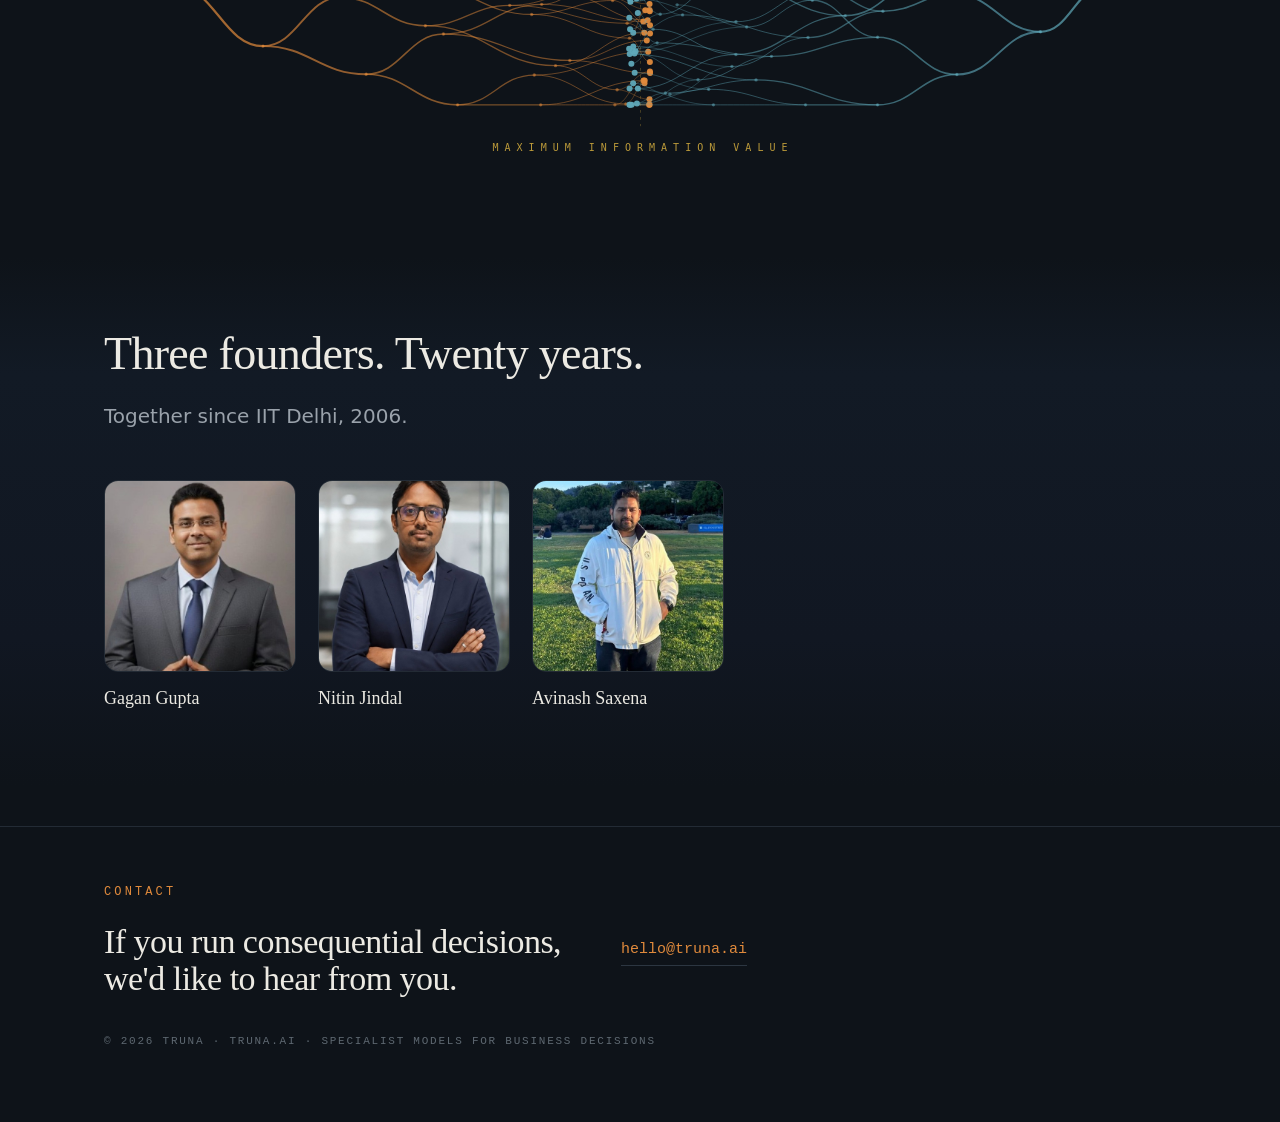
==== commit bfc1c349: "Specialist models, not expert models: title, meta, hero Co-authored-by: Cursor <cursoragent@cursor.c" ====
--- a/index.html
+++ b/index.html
@@ -4,10 +4,10 @@
 <meta charset="utf-8">
 <meta name="viewport" content="width=device-width, initial-scale=1">
 <link rel="icon" type="image/svg+xml" href="favicon.svg">
-<title>Truna — Expert models that compound your business</title>
-<meta name="description" content="Expert models, trained to compound your business — built on our proprietary Recursive Mind Fields™ machine, grounded in your company, surfacing what everyone else misses, sharper with every outcome.">
+<title>Truna — Specialist models that compound your business</title>
+<meta name="description" content="Specialist models, trained to compound your business — built on our proprietary Recursive Mind Fields™ machine, grounded in your company, surfacing what everyone else misses, sharper with every outcome.">
 <meta property="og:title" content="Truna">
-<meta property="og:description" content="Expert models, trained to compound your business. Built on our proprietary Recursive Mind Fields™ machine · truna.ai">
+<meta property="og:description" content="Specialist models, trained to compound your business. Built on our proprietary Recursive Mind Fields™ machine · truna.ai">
 <meta property="og:image" content="https://truna.ai/assets/og.jpg">
 <meta property="og:url" content="https://truna.ai/">
 <meta name="twitter:card" content="summary_large_image">
@@ -66,7 +66,7 @@
 <header class="hero">
   <canvas id="cover" aria-hidden="true"></canvas>
   <div class="hero-in">
-    <h1>Expert models, trained to <em>compound your business.</em></h1>
+    <h1>Specialist models, trained to <em>compound your business.</em></h1>
     <p class="lede">Grounded in your company, they surface <b>what everyone else
     misses</b> — and get sharper with every outcome.</p>
     <div class="hero-cap">
